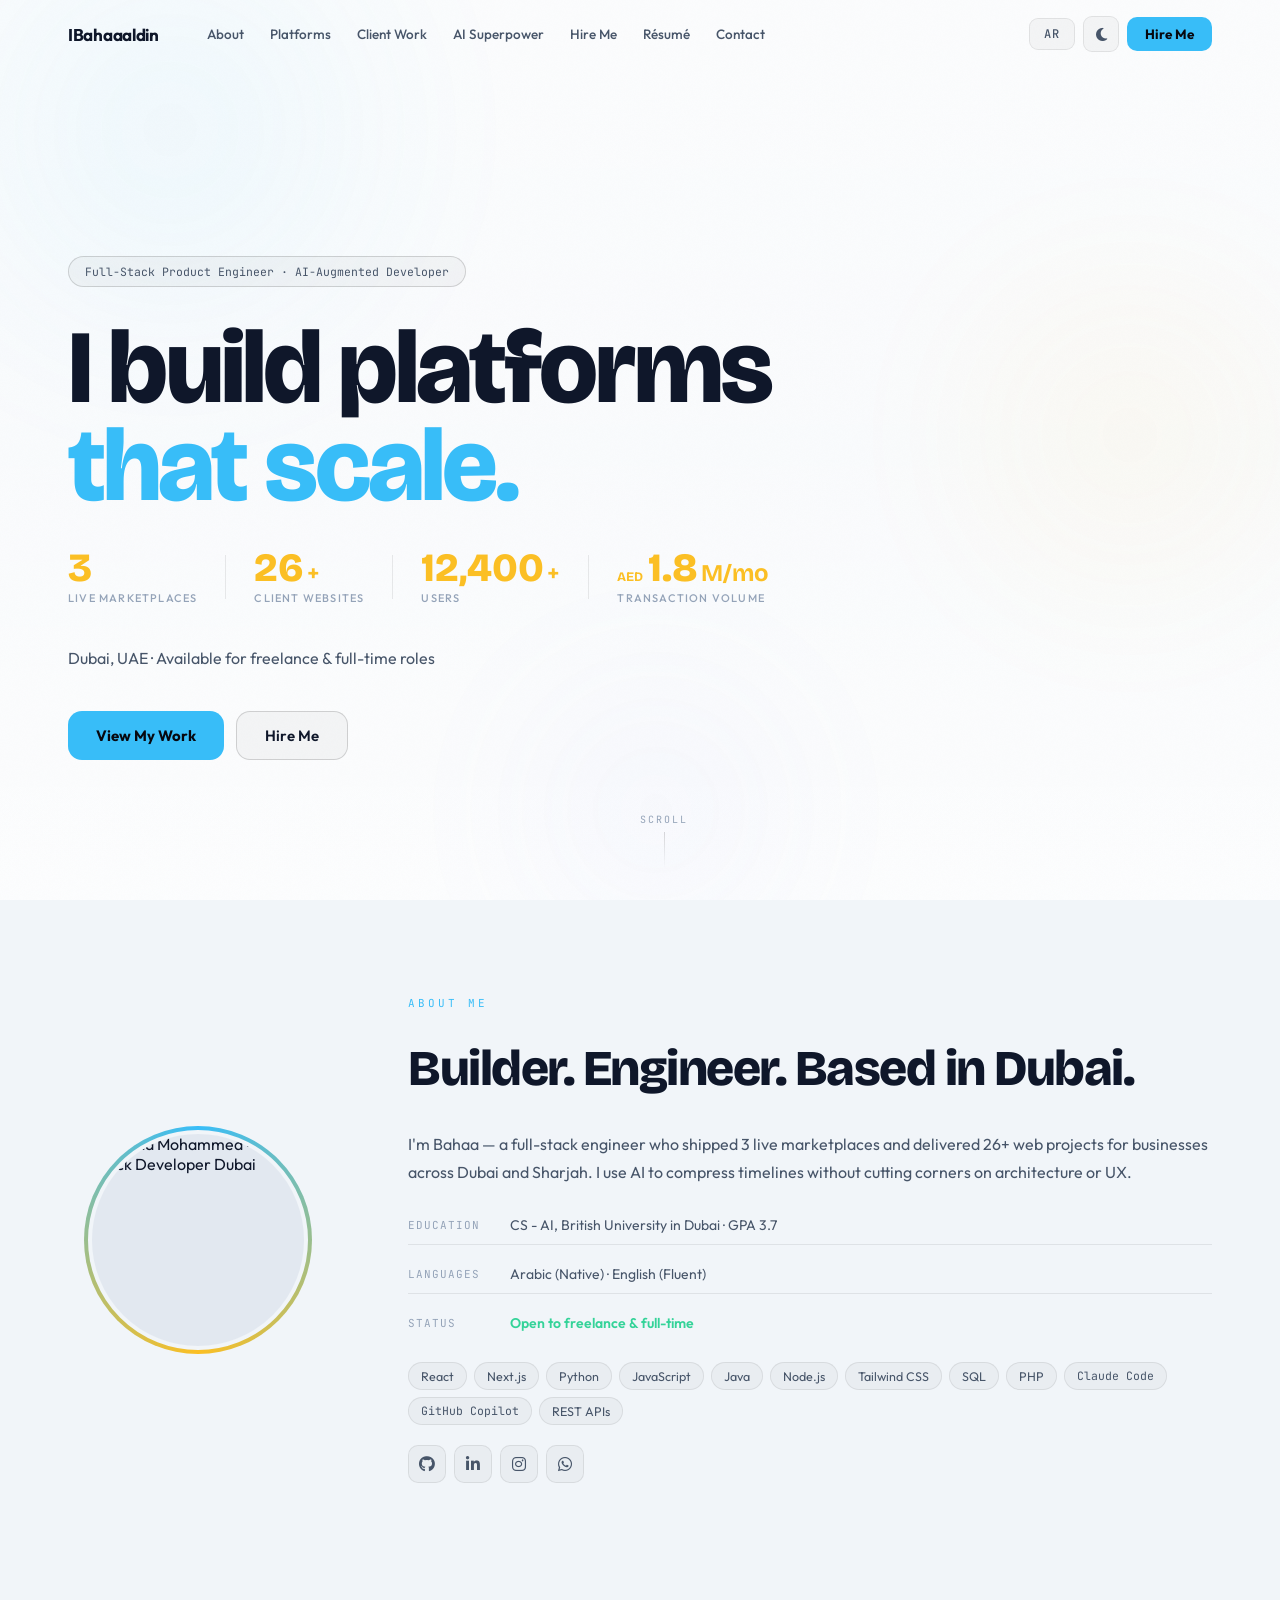
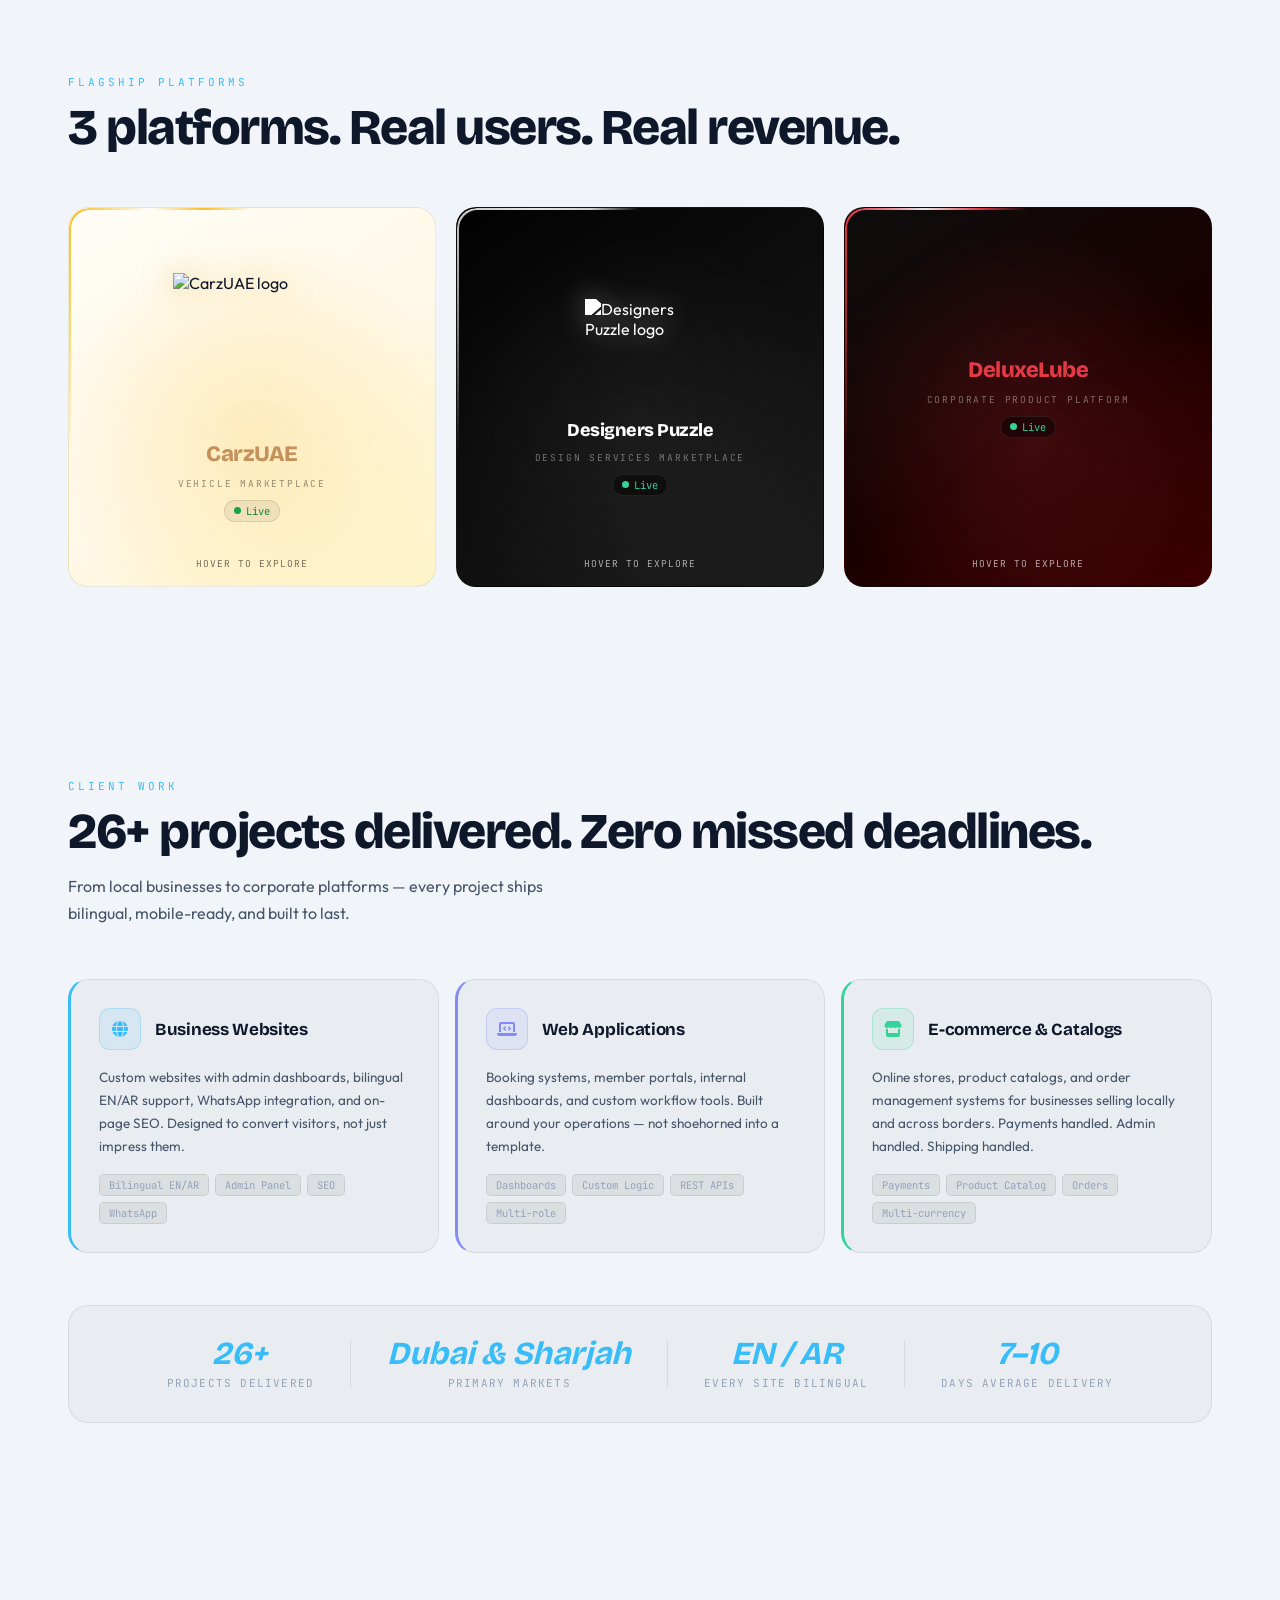
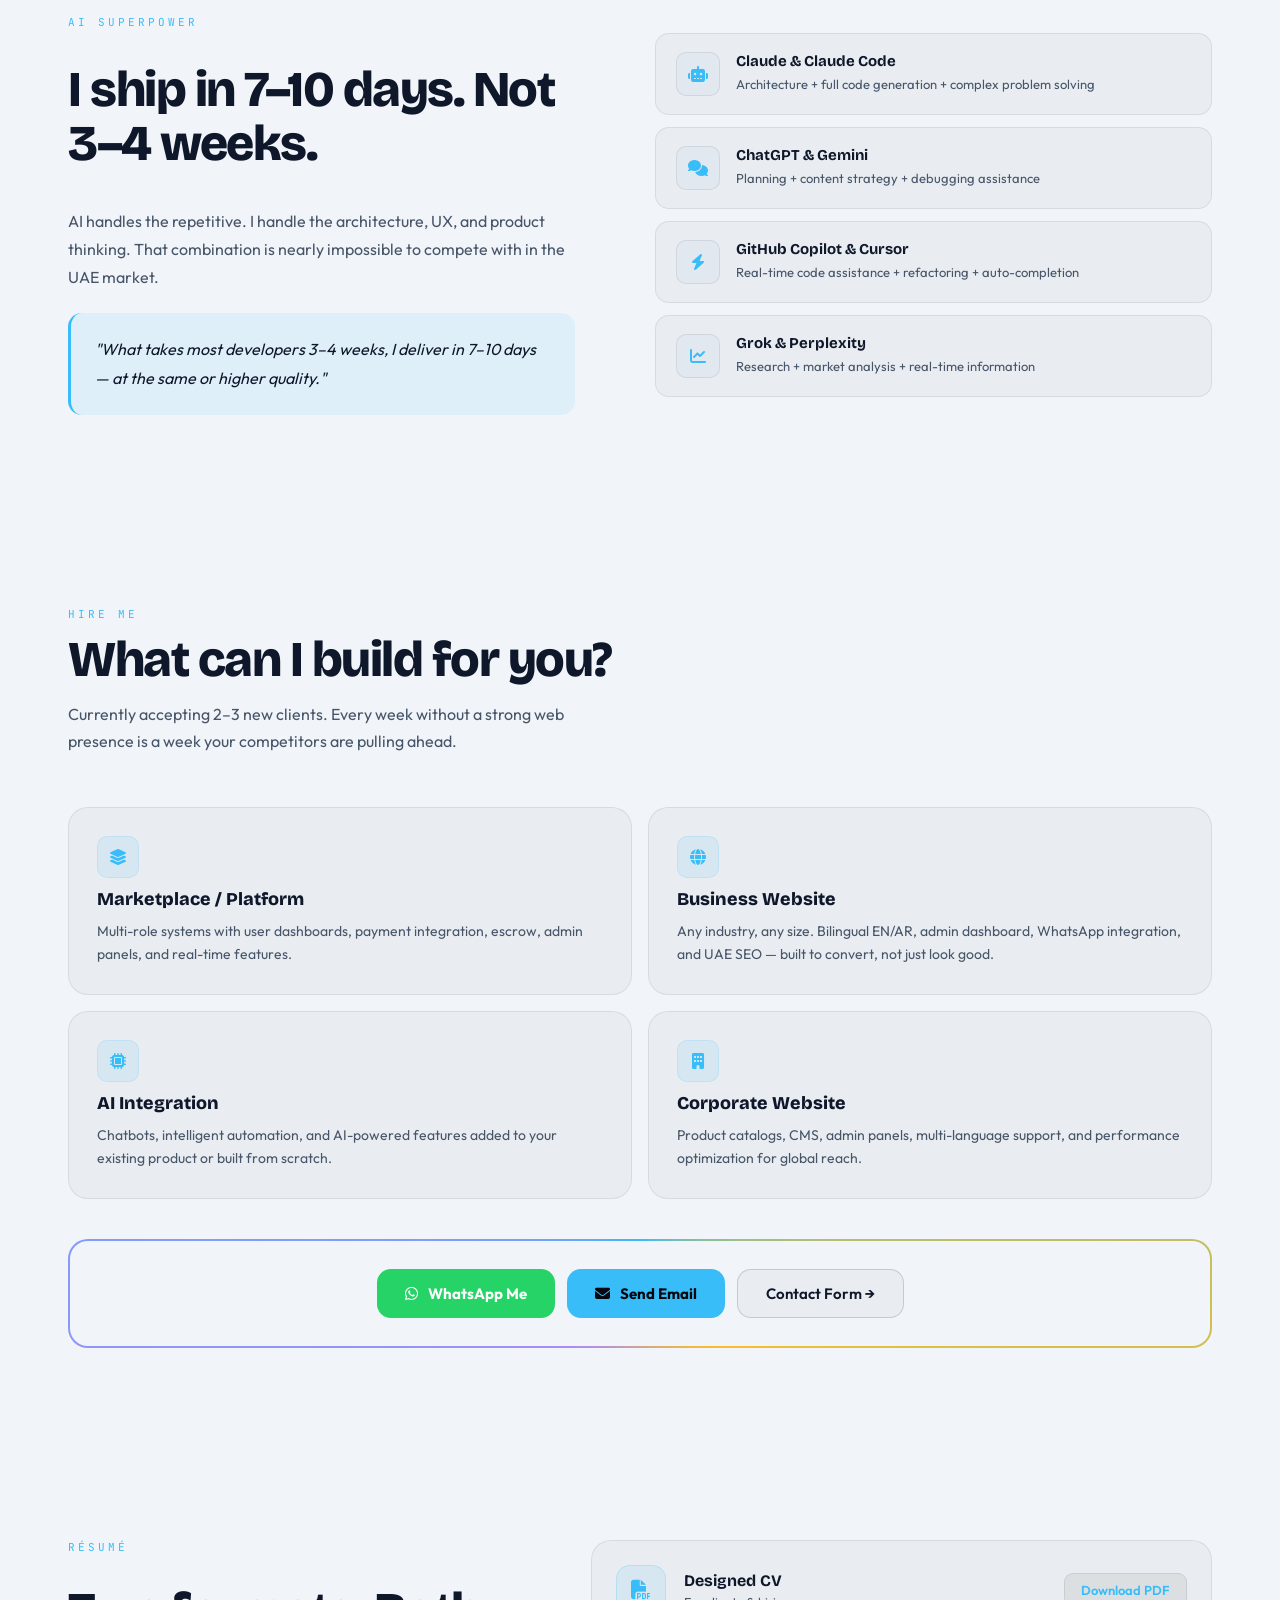
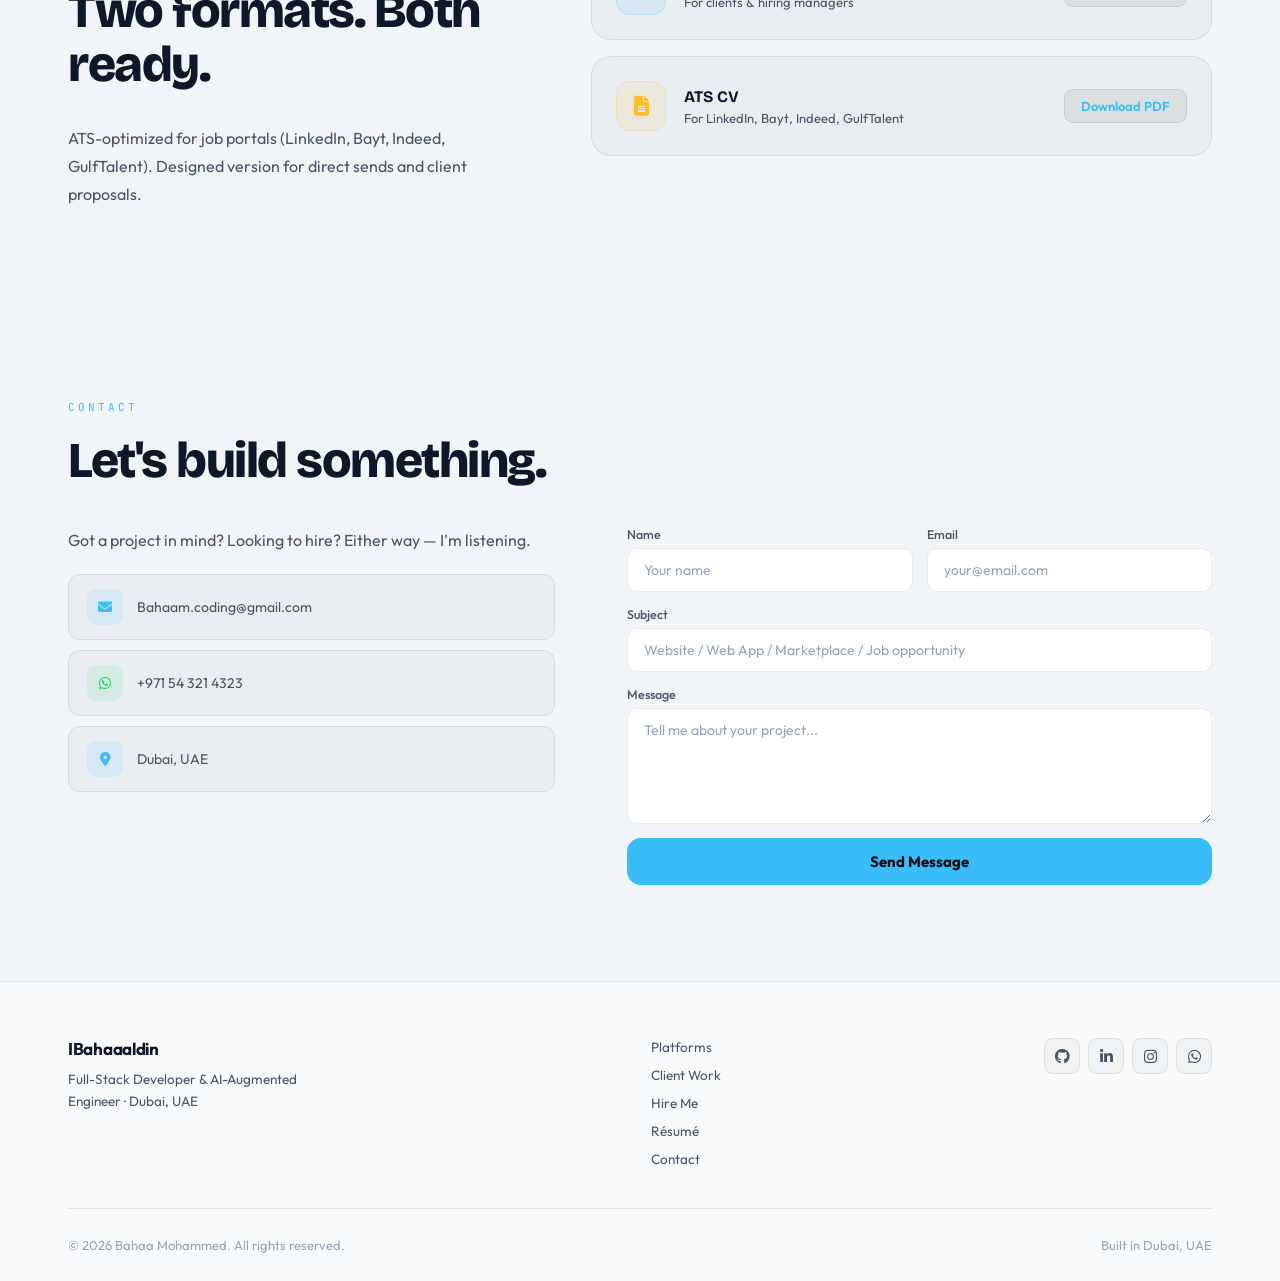
==== index.html @ 641325b4 "feat: theme-aware hero images (mountain photos), DP name white/black by theme" ====
<!doctype html>
<html lang="en" dir="ltr">
  <head>
    <meta charset="UTF-8" />
    <meta name="viewport" content="width=device-width, initial-scale=1.0" />
    <title>
      Bahaa Mohammed | Full-Stack Developer Dubai | Platforms, Web Apps &amp; AI
    </title>
    <meta
      name="description"
      content="UAE-based full-stack developer. Built CarzUAE (12,400+ users), Designers Puzzle (1.8M AED/month in transactions), and 26+ client web projects across Dubai &amp; Sharjah."
    />
    <meta
      name="keywords"
      content="web developer Dubai, full-stack developer UAE, marketplace developer, bilingual web developer UAE, Arabic website developer, AI developer Dubai, web app developer UAE"
    />
    <meta name="author" content="Bahaa Mohammed" />
    <meta
      property="og:title"
      content="Bahaa Mohammed | Full-Stack Developer Dubai"
    />
    <meta
      property="og:description"
      content="UAE-based full-stack developer. 3 production marketplaces, 26+ client web projects, 12,400+ users, 1.8M AED/month."
    />
    <meta property="og:type" content="website" />
    <meta property="og:url" content="https://ibahaaaldin.github.io" />
    <link rel="alternate" hreflang="en" href="https://ibahaaaldin.github.io" />
    <link rel="alternate" hreflang="ar" href="https://ibahaaaldin.github.io" />
    <link
      rel="alternate"
      hreflang="x-default"
      href="https://ibahaaaldin.github.io"
    />
    <link rel="icon" href="assets/Logo.png" type="image/png" />
    <link rel="preconnect" href="https://fonts.googleapis.com" />
    <link rel="preconnect" href="https://fonts.gstatic.com" crossorigin />
    <link
      href="https://fonts.googleapis.com/css2?family=Bricolage+Grotesque:wght@400;500;600;700;800&family=Outfit:wght@300;400;500;600;700&family=JetBrains+Mono:wght@400;500&display=swap"
      rel="stylesheet"
    />
    <link
      rel="stylesheet"
      href="https://cdnjs.cloudflare.com/ajax/libs/font-awesome/6.4.0/css/all.min.css"
    />
    <script type="application/ld+json">
      {
        "@context": "https://schema.org",
        "@type": "Person",
        "name": "Bahaa Mohammed",
        "alternateName": "IBahaaaldin",
        "jobTitle": "Full-Stack Developer & AI-Augmented Engineer",
        "url": "https://ibahaaaldin.github.io",
        "email": "Bahaam.coding@gmail.com",
        "telephone": "+971543214323",
        "address": {
          "@type": "PostalAddress",
          "addressLocality": "Dubai",
          "addressCountry": "AE"
        },
        "knowsAbout": [
          "Web Development",
          "Marketplace Platforms",
          "Restaurant Websites",
          "React",
          "Next.js",
          "Python"
        ],
        "knowsLanguage": ["English", "Arabic"],
        "sameAs": [
          "https://github.com/IBahaaaldin",
          "https://www.linkedin.com/in/ibahaaaldin",
          "https://www.instagram.com/ibahaaaldin"
        ]
      }
    </script>
    <link rel="stylesheet" href="css/Styles.css" />
  </head>
  <body class="dark">
    <nav id="nav">
      <div class="nav-inner">
        <a href="#" class="nav-logo">IBahaaaldin</a>
        <div class="nav-menu" id="nav-menu">
          <a href="#about" class="nav-link" data-en="About" data-ar="عني"
            >About</a
          >
          <a
            href="#platforms"
            class="nav-link"
            data-en="Platforms"
            data-ar="المنصات"
            >Platforms</a
          >
          <a
            href="#client-work"
            class="nav-link"
            data-en="Client Work"
            data-ar="أعمال العملاء"
            >Client Work</a
          >
          <a
            href="#ai"
            class="nav-link"
            data-en="AI Superpower"
            data-ar="قوة الذكاء"
            >AI Superpower</a
          >
          <a href="#hire" class="nav-link" data-en="Hire Me" data-ar="وظفني"
            >Hire Me</a
          >
          <a href="#resume" class="nav-link" data-en="Résumé" data-ar="السيرة"
            >Résumé</a
          >
          <a href="#contact" class="nav-link" data-en="Contact" data-ar="اتصل"
            >Contact</a
          >
        </div>
        <div class="nav-actions">
          <button class="lang-btn" id="lang-btn" aria-label="Toggle language">
            <span id="lang-label">EN</span>
          </button>
          <button class="theme-btn" id="theme-btn" aria-label="Toggle theme">
            <i class="fas fa-sun" id="theme-icon"></i>
          </button>
          <a href="#hire" class="nav-cta" data-en="Hire Me" data-ar="وظفني"
            >Hire Me</a
          >
        </div>
        <button class="hamburger" id="hamburger" aria-label="Toggle menu">
          <span></span><span></span><span></span>
        </button>
      </div>
    </nav>

    <section id="hero">
      <div class="hero-orbs">
        <div class="orb orb-1"></div>
        <div class="orb orb-2"></div>
        <div class="orb orb-3"></div>
      </div>
      <div class="meteor-shower" aria-hidden="true">
        <span class="meteor" style="--l: 4%; --d: 6s; --delay: 0s"></span>
        <span class="meteor" style="--l: 12%; --d: 9s; --delay: 1.3s"></span>
        <span class="meteor" style="--l: 20%; --d: 5s; --delay: 0.5s"></span>
        <span class="meteor" style="--l: 29%; --d: 8s; --delay: 2.2s"></span>
        <span class="meteor" style="--l: 37%; --d: 7s; --delay: 0.9s"></span>
        <span class="meteor" style="--l: 46%; --d: 6s; --delay: 3.5s"></span>
        <span class="meteor" style="--l: 54%; --d: 9s; --delay: 1.6s"></span>
        <span class="meteor" style="--l: 63%; --d: 5s; --delay: 4.1s"></span>
        <span class="meteor" style="--l: 71%; --d: 7s; --delay: 0.2s"></span>
        <span class="meteor" style="--l: 80%; --d: 8s; --delay: 2.7s"></span>
        <span class="meteor" style="--l: 88%; --d: 6s; --delay: 3.2s"></span>
        <span class="meteor" style="--l: 8%; --d: 8s; --delay: 4.8s"></span>
        <span class="meteor" style="--l: 43%; --d: 5s; --delay: 2s"></span>
        <span class="meteor" style="--l: 67%; --d: 9s; --delay: 0.7s"></span>
        <span class="meteor" style="--l: 93%; --d: 7s; --delay: 3.8s"></span>
      </div>
      <div class="hero-inner">
        <p
          class="hero-badge"
          data-en="Full-Stack Product Engineer · AI-Augmented Developer"
          data-ar="مهندس منتجات متكامل · مطور بدعم الذكاء الاصطناعي"
        >
          Full-Stack Product Engineer · AI-Augmented Developer
        </p>
        <h1 class="hero-headline">
          <span
            class="hero-line shiny"
            data-en="I build platforms"
            data-ar="أبني منصات"
            >I build platforms</span
          >
          <span
            class="hero-line hero-accent shiny-blue"
            data-en="that scale."
            data-ar="تتوسع."
            >that scale.</span
          >
        </h1>
        <div class="hero-metrics">
          <div class="metric">
            <div class="metric-num-row">
              <span class="metric-n shiny-gold" data-target="3">3</span>
            </div>
            <span
              class="metric-l"
              data-en="Live Marketplaces"
              data-ar="منصات حية"
              >Live Marketplaces</span
            >
          </div>
          <div class="metric-sep"></div>
          <div class="metric">
            <div class="metric-num-row">
              <span class="metric-n shiny-gold" data-target="26">26</span
              ><span class="metric-suf">+</span>
            </div>
            <span
              class="metric-l"
              data-en="Client Websites"
              data-ar="مواقع عملاء"
              >Client Websites</span
            >
          </div>
          <div class="metric-sep"></div>
          <div class="metric">
            <div class="metric-num-row">
              <span class="metric-n shiny-gold" data-target="12400">12,400</span
              ><span class="metric-suf">+</span>
            </div>
            <span class="metric-l" data-en="Users" data-ar="مستخدم">Users</span>
          </div>
          <div class="metric-sep"></div>
          <div class="metric metric-gold">
            <div class="metric-num-row">
              <span class="metric-pre">AED</span
              ><span class="metric-n shiny-gold" data-target="1.8">1.8</span
              ><span class="metric-suf">M/mo</span>
            </div>
            <span
              class="metric-l"
              data-en="Transaction Volume"
              data-ar="حجم المعاملات"
              >Transaction Volume</span
            >
          </div>
        </div>
        <p
          class="hero-sub"
          data-en="Dubai, UAE · Available for freelance &amp; full-time roles"
          data-ar="دبي، الإمارات · متاح للعمل الحر والدوام الكامل"
        >
          Dubai, UAE · Available for freelance &amp; full-time roles
        </p>
        <div class="hero-actions">
          <a
            href="#platforms"
            class="btn-primary"
            data-en="View My Work"
            data-ar="شاهد أعمالي"
            >View My Work</a
          >
          <a href="#hire" class="btn-ghost" data-en="Hire Me" data-ar="وظفني"
            >Hire Me</a
          >
        </div>
      </div>
      <div class="hero-scroll">
        <span data-en="Scroll" data-ar="مرر">Scroll</span>
        <div class="scroll-line"></div>
      </div>
    </section>

    <section id="about" class="section">
      <div class="container">
        <div class="about-grid">
          <div class="about-photo-wrap reveal">
            <div class="about-photo-glow"></div>
            <div class="about-photo">
              <img
                src="assets/Image-removebg-preview.png"
                alt="Bahaa Mohammed — Full-Stack Developer Dubai"
              />
            </div>
          </div>
          <div class="about-content reveal">
            <p class="label" data-en="About Me" data-ar="عني">About Me</p>
            <h2
              class="section-title"
              data-en="Builder. Engineer. Based in Dubai."
              data-ar="مطور. مهندس. مقيم في دبي."
            >
              Builder. Engineer.<br />Based in Dubai.
            </h2>
            <p
              class="body-text"
              data-en="I'm Bahaa — a full-stack engineer who shipped 3 live marketplaces and delivered 26+ web projects for businesses across Dubai and Sharjah. I use AI to compress timelines without cutting corners on architecture or UX."
              data-ar="أنا بهاء — مهندس ويب متكامل أطلق 3 منصات حية وأنجز أكثر من 26 مشروعًا لشركات في دبي والشارقة. أستخدم الذكاء الاصطناعي لتقليص الجداول الزمنية دون التنازل عن جودة البنية أو تجربة المستخدم."
            >
              I'm Bahaa — a full-stack engineer who shipped 3 live marketplaces
              and delivered 26+ web projects for businesses across Dubai and
              Sharjah. I use AI to compress timelines without cutting corners on
              architecture or UX.
            </p>
            <div class="about-info">
              <div class="info-row">
                <span class="info-key" data-en="Education" data-ar="التعليم"
                  >Education</span
                ><span
                  class="info-val"
                  data-en="CS - AI, British University in Dubai · GPA 3.7"
                  data-ar="علوم الحاسوب - الذكاء الاصطناعي، الجامعة البريطانية · 3.7"
                  >CS - AI, British University in Dubai · GPA 3.7</span
                >
              </div>
              <div class="info-row">
                <span class="info-key" data-en="Languages" data-ar="اللغات"
                  >Languages</span
                ><span
                  class="info-val"
                  data-en="Arabic (Native) · English (Fluent)"
                  data-ar="العربية (لغة أم) · الإنجليزية (طلاقة)"
                  >Arabic (Native) · English (Fluent)</span
                >
              </div>
              <div class="info-row">
                <span class="info-key" data-en="Status" data-ar="الحالة"
                  >Status</span
                ><span
                  class="info-val status-open"
                  data-en="Open to freelance &amp; full-time"
                  data-ar="متاح للعمل الحر والدوام الكامل"
                  >Open to freelance &amp; full-time</span
                >
              </div>
            </div>
            <div class="tech-pills">
              <span class="pill">React</span><span class="pill">Next.js</span
              ><span class="pill">Python</span
              ><span class="pill">JavaScript</span><span class="pill">Java</span
              ><span class="pill">Node.js</span
              ><span class="pill">Tailwind CSS</span
              ><span class="pill">SQL</span><span class="pill">PHP</span
              ><span class="pill mono">Claude Code</span
              ><span class="pill mono">GitHub Copilot</span
              ><span class="pill">REST APIs</span>
            </div>
            <div class="social-row">
              <a
                href="https://github.com/IBahaaaldin"
                target="_blank"
                rel="noopener"
                class="social-btn"
                aria-label="GitHub"
                ><i class="fab fa-github"></i
              ></a>
              <a
                href="https://www.linkedin.com/in/ibahaaaldin"
                target="_blank"
                rel="noopener"
                class="social-btn"
                aria-label="LinkedIn"
                ><i class="fab fa-linkedin-in"></i
              ></a>
              <a
                href="https://www.instagram.com/ibahaaaldin"
                target="_blank"
                rel="noopener"
                class="social-btn"
                aria-label="Instagram"
                ><i class="fab fa-instagram"></i
              ></a>
              <a
                href="https://wa.me/971543214323"
                target="_blank"
                rel="noopener"
                class="social-btn wa"
                aria-label="WhatsApp"
                ><i class="fab fa-whatsapp"></i
              ></a>
            </div>
          </div>
        </div>
      </div>
    </section>

    <section id="platforms" class="section section-alt">
      <div class="container">
        <div class="section-header">
          <p
            class="label"
            data-en="Flagship Platforms"
            data-ar="المنصات الرئيسية"
          >
            Flagship Platforms
          </p>
          <h2
            class="section-title"
            data-en="3 platforms. Real users. Real revenue."
            data-ar="3 منصات. مستخدمون حقيقيون. إيرادات حقيقية."
          >
            3 platforms. Real users. Real revenue.
          </h2>
        </div>
        <div class="platforms-grid">
          <!-- CarzUAE -->
          <div class="p-card reveal">
            <div class="p-flip-inner">
              <div
                class="p-flip-front p-front-light"
                style="
                  background: linear-gradient(
                    145deg,
                    #fffdf7 0%,
                    #fff8e7 55%,
                    #fef3c7 100%
                  );
                  --beam-c: #FBBF24;
                "
              >
                <div
                  class="p-front-glow"
                  style="
                    background: radial-gradient(
                      circle at 50% 60%,
                      rgba(251, 191, 36, 0.22) 0%,
                      transparent 70%
                    );
                  "
                ></div>
                <img
                  src="assets/logos/logo-withoutBG.avif"
                  alt="CarzUAE logo"
                  class="p-front-logo p-front-logo-carz"
                />
                <span class="p-name" style="color:#C4915C;">CarzUAE</span>
                <span
                  class="p-tagline"
                  data-en="Vehicle Marketplace"
                  data-ar="سوق السيارات"
                  >Vehicle Marketplace</span
                >
                <span class="live-badge"
                  ><span class="live-dot"></span>Live</span
                >
                <span
                  class="p-flip-hint"
                  data-en="Hover to explore"
                  data-ar="مرر لاستكشاف"
                  >Hover to explore</span
                >
              </div>
              <div
                class="p-flip-back"
                style="
                  --p-accent: #D4AF37;
                  --p-accent-dim: rgba(212, 175, 55, 0.14);
                "
              >
                <div class="p-back-header">
                  <span class="p-back-name" style="color: #D4AF37"
                    >CarzUAE</span
                  >
                  <span class="live-badge"
                    ><span class="live-dot"></span>Live</span
                  >
                </div>
                <p
                  class="p-desc"
                  data-en="UAE's verified vehicle marketplace — dealer subscriptions, car history reports, WhatsApp integration, and a full admin dashboard."
                  data-ar="سوق السيارات المعتمد في الإمارات — اشتراكات الوكلاء وتقارير التاريخ وتكامل واتساب ولوحة تحكم إدارية."
                >
                  UAE's verified vehicle marketplace — dealer subscriptions, car
                  history reports, WhatsApp integration, and a full admin
                  dashboard.
                </p>
                <div class="p-metrics">
                  <div class="p-metric">
                    <span class="p-num gold">12,400+</span
                    ><span class="p-lbl" data-en="Users" data-ar="مستخدم"
                      >Users</span
                    >
                  </div>
                  <div class="p-metric">
                    <span class="p-num">500+</span
                    ><span
                      class="p-lbl"
                      data-en="Verified Sellers"
                      data-ar="بائع موثق"
                      >Verified Sellers</span
                    >
                  </div>
                </div>
                <div class="stack-row">
                  <span class="tag">Next.js</span><span class="tag">React</span
                  ><span class="tag">Payments</span
                  ><span class="tag">Multi-role</span>
                </div>
                <a
                  href="https://carzuae.app/en"
                  target="_blank"
                  rel="noopener"
                  class="p-link"
                  data-en="Visit Live Site →"
                  data-ar="← زيارة الموقع"
                  >Visit Live Site →</a
                >
              </div>
            </div>
          </div>

          <!-- Designers Puzzle -->
          <div class="p-card reveal">
            <div class="p-flip-inner">
              <div
                class="p-flip-front"
                style="
                  background: linear-gradient(
                    145deg,
                    #020202 0%,
                    #0f0f0f 55%,
                    #1c1c1c 100%
                  );
                  --beam-c: rgba(255, 255, 255, 0.8);
                "
              >
                <div
                  class="p-front-glow"
                  style="
                    background: radial-gradient(
                      circle at 50% 60%,
                      rgba(255, 255, 255, 0.05) 0%,
                      transparent 70%
                    );
                  "
                ></div>
                <img
                  src="assets/logos/Untitled_Project-4-removebg-preview.webp"
                  alt="Designers Puzzle logo"
                  class="p-front-logo p-front-logo-dp"
                />
                <span class="p-name" style="color: #ffffff; font-size: 18px"
                  >Designers Puzzle</span
                >
                <span
                  class="p-tagline"
                  data-en="Design Services Marketplace"
                  data-ar="سوق خدمات التصميم"
                  >Design Services Marketplace</span
                >
                <span class="live-badge"
                  ><span class="live-dot"></span>Live</span
                >
                <span
                  class="p-flip-hint"
                  data-en="Hover to explore"
                  data-ar="مرر لاستكشاف"
                  >Hover to explore</span
                >
              </div>
              <div
                class="p-flip-back"
                style="
                  --p-accent: #e2e2e2;
                  --p-accent-dim: rgba(255, 255, 255, 0.07);
                "
              >
                <div class="p-back-header">
                  <span class="p-back-name p-back-name-dp"
                    >Designers Puzzle</span
                  >
                  <span class="live-badge"
                    ><span class="live-dot"></span>Live</span
                  >
                </div>
                <p
                  class="p-desc"
                  data-en="Multi-role design services marketplace with escrow payments, client and designer dashboards, and a verified review system. Processes 1.8M AED monthly."
                  data-ar="سوق خدمات التصميم متعدد الأدوار مع مدفوعات الضمان ولوحات التحكم ونظام التقييمات. يعالج 1.8 مليون درهم شهريًا."
                >
                  Multi-role design services marketplace with escrow payments,
                  client and designer dashboards, and a verified review system.
                  Processes 1.8M AED monthly.
                </p>
                <div class="p-metrics">
                  <div class="p-metric">
                    <span class="p-num gold">1.8M AED</span
                    ><span class="p-lbl" data-en="per month" data-ar="في الشهر"
                      >per month</span
                    >
                  </div>
                  <div class="p-metric">
                    <span class="p-num">2,347+</span
                    ><span
                      class="p-lbl"
                      data-en="Reviews · 4.8★"
                      data-ar="تقييم · 4.8★"
                      >Reviews · 4.8★</span
                    >
                  </div>
                </div>
                <div class="stack-row">
                  <span class="tag">Multi-role</span
                  ><span class="tag">Escrow</span
                  ><span class="tag">Dashboards</span
                  ><span class="tag">Reviews</span>
                </div>
                <a
                  href="https://designerspuzzle.com"
                  target="_blank"
                  rel="noopener"
                  class="p-link"
                  data-en="Visit Live Site →"
                  data-ar="← زيارة الموقع"
                  >Visit Live Site →</a
                >
              </div>
            </div>
          </div>

          <!-- DeluxeLube -->
          <div class="p-card reveal">
            <div class="p-flip-inner">
              <div
                class="p-flip-front"
                style="
                  background: linear-gradient(
                    145deg,
                    #0d0d0d 0%,
                    #1a0000 55%,
                    #3d0000 100%
                  );
                  --beam-c: #e63946;
                "
              >
                <div
                  class="p-front-glow"
                  style="
                    background: radial-gradient(
                      circle at 50% 60%,
                      rgba(230, 57, 70, 0.18) 0%,
                      transparent 70%
                    );
                  "
                ></div>
                <span class="p-name" style="color: #e63946">DeluxeLube</span>
                <span
                  class="p-tagline"
                  data-en="Corporate Product Platform"
                  data-ar="منصة منتجات شركاتية"
                  >Corporate Product Platform</span
                >
                <span class="live-badge"
                  ><span class="live-dot"></span>Live</span
                >
                <span
                  class="p-flip-hint"
                  data-en="Hover to explore"
                  data-ar="مرر لاستكشاف"
                  >Hover to explore</span
                >
              </div>
              <div
                class="p-flip-back"
                style="
                  --p-accent: #e63946;
                  --p-accent-dim: rgba(230, 57, 70, 0.1);
                "
              >
                <div class="p-back-header">
                  <span class="p-back-name" style="color: #e63946"
                    >DeluxeLube</span
                  >
                  <span class="live-badge"
                    ><span class="live-dot"></span>Live</span
                  >
                </div>
                <p
                  class="p-desc"
                  data-en="Corporate product platform for a 30+ year lubricants company. Full admin CMS, product catalog, and customer tracking — live across 50+ countries."
                  data-ar="منصة منتجات لشركة زيوت تجاوزت 30 عامًا. نظام إدارة محتوى كامل وكتالوج منتجات وتتبع العملاء في 50+ دولة."
                >
                  Corporate product platform for a 30+ year lubricants company.
                  Full admin CMS, product catalog, and customer tracking — live
                  across 50+ countries.
                </p>
                <div class="p-metrics">
                  <div class="p-metric">
                    <span class="p-num gold">50+</span
                    ><span class="p-lbl" data-en="Countries" data-ar="دولة"
                      >Countries</span
                    >
                  </div>
                  <div class="p-metric">
                    <span class="p-num">20%</span
                    ><span
                      class="p-lbl"
                      data-en="Perf. Gain"
                      data-ar="تحسن أداء"
                      >Perf. Gain</span
                    >
                  </div>
                </div>
                <div class="stack-row">
                  <span class="tag">HTML/CSS/JS</span
                  ><span class="tag">PHP</span><span class="tag">Admin CMS</span
                  ><span class="tag">Multi-country</span>
                </div>
                <a
                  href="https://deluxelube.com"
                  target="_blank"
                  rel="noopener"
                  class="p-link"
                  data-en="Visit Live Site →"
                  data-ar="← زيارة الموقع"
                  >Visit Live Site →</a
                >
              </div>
            </div>
          </div>
        </div>
      </div>
    </section>

    <section id="client-work" class="section">
      <div class="container">
        <div class="section-header">
          <p class="label" data-en="Client Work" data-ar="أعمال العملاء">
            Client Work
          </p>
          <h2
            class="section-title"
            data-en="26+ projects delivered. Zero missed deadlines."
            data-ar="أكثر من 26 مشروعًا مُسلَّمًا. بدون تأخير واحد."
          >
            26+ projects delivered.<br />Zero missed deadlines.
          </h2>
          <p
            class="section-sub"
            data-en="From local businesses to corporate platforms — every project ships bilingual, mobile-ready, and built to last."
            data-ar="من الشركات المحلية إلى المنصات الشركاتية — كل مشروع يُسلَّم ثنائي اللغة، متوافق مع الجوال، ومبني للاستدامة."
          >
            From local businesses to corporate platforms — every project ships
            bilingual, mobile-ready, and built to last.
          </p>
        </div>
        <div class="clients-featured">
          <div
            class="c-card reveal"
            style="--c-accent: #38bdf8; --c-accent-dim: rgba(56, 189, 248, 0.1)"
          >
            <div class="c-head">
              <div class="c-icon-wrap"><i class="fas fa-globe"></i></div>
              <h3 data-en="Business Websites" data-ar="مواقع الأعمال">
                Business Websites
              </h3>
            </div>
            <p
              data-en="Custom websites with admin dashboards, bilingual EN/AR support, WhatsApp integration, and on-page SEO. Designed to convert visitors, not just impress them."
              data-ar="مواقع مخصصة مع لوحات إدارة وثنائية اللغة وتكامل واتساب وتحسين SEO. مصممة لتحويل الزوار لا مجرد إبهارهم."
            >
              Custom websites with admin dashboards, bilingual EN/AR support,
              WhatsApp integration, and on-page SEO. Designed to convert
              visitors, not just impress them.
            </p>
            <div class="c-tags">
              <span data-en="Bilingual EN/AR" data-ar="عربي / إنجليزي"
                >Bilingual EN/AR</span
              ><span data-en="Admin Panel" data-ar="لوحة تحكم">Admin Panel</span
              ><span>SEO</span><span>WhatsApp</span>
            </div>
          </div>

          <div
            class="c-card reveal"
            style="
              --c-accent: #818cf8;
              --c-accent-dim: rgba(129, 140, 248, 0.1);
            "
          >
            <div class="c-head">
              <div class="c-icon-wrap"><i class="fas fa-laptop-code"></i></div>
              <h3 data-en="Web Applications" data-ar="تطبيقات الويب">
                Web Applications
              </h3>
            </div>
            <p
              data-en="Booking systems, member portals, internal dashboards, and custom workflow tools. Built around your operations — not shoehorned into a template."
              data-ar="أنظمة الحجز والبوابات والأدوات الداخلية. مبنية حول عملياتك، لا مجرد قوالب جاهزة."
            >
              Booking systems, member portals, internal dashboards, and custom
              workflow tools. Built around your operations — not shoehorned into
              a template.
            </p>
            <div class="c-tags">
              <span data-en="Dashboards" data-ar="لوحات بيانات">Dashboards</span
              ><span data-en="Custom Logic" data-ar="منطق مخصص"
                >Custom Logic</span
              ><span>REST APIs</span
              ><span data-en="Multi-role" data-ar="متعدد الأدوار"
                >Multi-role</span
              >
            </div>
          </div>

          <div
            class="c-card reveal"
            style="--c-accent: #34d399; --c-accent-dim: rgba(52, 211, 153, 0.1)"
          >
            <div class="c-head">
              <div class="c-icon-wrap"><i class="fas fa-store"></i></div>
              <h3
                data-en="E-commerce &amp; Catalogs"
                data-ar="التجارة الإلكترونية والكتالوجات"
              >
                E-commerce &amp; Catalogs
              </h3>
            </div>
            <p
              data-en="Online stores, product catalogs, and order management systems for businesses selling locally and across borders. Payments handled. Admin handled. Shipping handled."
              data-ar="متاجر إلكترونية وكتالوجات منتجات وأنظمة إدارة طلبات. المدفوعات والإدارة والشحن — كلها مُعالَجة."
            >
              Online stores, product catalogs, and order management systems for
              businesses selling locally and across borders. Payments handled.
              Admin handled. Shipping handled.
            </p>
            <div class="c-tags">
              <span data-en="Payments" data-ar="مدفوعات">Payments</span
              ><span data-en="Product Catalog" data-ar="كتالوج منتجات"
                >Product Catalog</span
              ><span data-en="Orders" data-ar="طلبات">Orders</span
              ><span data-en="Multi-currency" data-ar="متعدد العملات"
                >Multi-currency</span
              >
            </div>
          </div>
        </div>
        <div class="cw-stats reveal">
          <div class="cw-stat">
            <span class="cw-num">26+</span
            ><span
              class="cw-lbl"
              data-en="Projects Delivered"
              data-ar="مشروع مُسلَّم"
              >Projects Delivered</span
            >
          </div>
          <div class="cw-divider"></div>
          <div class="cw-stat">
            <span
              class="cw-num"
              data-en="Dubai & Sharjah"
              data-ar="دبي والشارقة"
              >Dubai &amp; Sharjah</span
            ><span
              class="cw-lbl"
              data-en="Primary Markets"
              data-ar="الأسواق الرئيسية"
              >Primary Markets</span
            >
          </div>
          <div class="cw-divider"></div>
          <div class="cw-stat">
            <span class="cw-num">EN / AR</span
            ><span
              class="cw-lbl"
              data-en="Every Site Bilingual"
              data-ar="كل موقع ثنائي اللغة"
              >Every Site Bilingual</span
            >
          </div>
          <div class="cw-divider"></div>
          <div class="cw-stat">
            <span class="cw-num">7–10</span
            ><span
              class="cw-lbl"
              data-en="Days Average Delivery"
              data-ar="أيام متوسط التسليم"
              >Days Average Delivery</span
            >
          </div>
        </div>
      </div>
    </section>

    <section id="ai" class="section section-alt">
      <div class="container">
        <div class="ai-layout">
          <div class="ai-left reveal">
            <p
              class="label"
              data-en="AI Superpower"
              data-ar="قوة الذكاء الاصطناعي"
            >
              AI Superpower
            </p>
            <h2
              class="section-title left"
              data-en="I ship in 7–10 days. Not 3–4 weeks."
              data-ar="أسلّم في 7-10 أيام. ليس 3-4 أسابيع."
            >
              I ship in 7–10 days.<br />Not 3–4 weeks.
            </h2>
            <p
              class="body-text"
              data-en="AI handles the repetitive. I handle the architecture, UX, and product thinking. That combination is nearly impossible to compete with in the UAE market."
              data-ar="الذكاء الاصطناعي يتولى التكرار. أنا أتولى البنية والتصميم والتفكير في المنتج. هذا المزيج يصعب منافسته."
            >
              AI handles the repetitive. I handle the architecture, UX, and
              product thinking. That combination is nearly impossible to compete
              with in the UAE market.
            </p>
            <blockquote class="ai-quote">
              "What takes most developers 3–4 weeks, I deliver in 7–10 days — at
              the same or higher quality."
            </blockquote>
          </div>
          <div class="ai-right">
            <div class="ai-tool reveal">
              <div class="ai-icon"><i class="fas fa-robot"></i></div>
              <div>
                <h4>Claude &amp; Claude Code</h4>
                <p
                  data-en="Architecture + full code generation + complex problem solving"
                  data-ar="البنية + توليد الكود الكامل + حل المشكلات المعقدة"
                >
                  Architecture + full code generation + complex problem solving
                </p>
              </div>
            </div>
            <div class="ai-tool reveal">
              <div class="ai-icon"><i class="fas fa-comments"></i></div>
              <div>
                <h4>ChatGPT &amp; Gemini</h4>
                <p
                  data-en="Planning + content strategy + debugging assistance"
                  data-ar="التخطيط + استراتيجية المحتوى + مساعدة التصحيح"
                >
                  Planning + content strategy + debugging assistance
                </p>
              </div>
            </div>
            <div class="ai-tool reveal">
              <div class="ai-icon"><i class="fas fa-bolt"></i></div>
              <div>
                <h4>GitHub Copilot &amp; Cursor</h4>
                <p
                  data-en="Real-time code assistance + refactoring + auto-completion"
                  data-ar="مساعدة الكود الفورية + إعادة الهيكلة + الإكمال التلقائي"
                >
                  Real-time code assistance + refactoring + auto-completion
                </p>
              </div>
            </div>
            <div class="ai-tool reveal">
              <div class="ai-icon"><i class="fas fa-chart-line"></i></div>
              <div>
                <h4>Grok &amp; Perplexity</h4>
                <p
                  data-en="Research + market analysis + real-time information"
                  data-ar="البحث + تحليل السوق + المعلومات الآنية"
                >
                  Research + market analysis + real-time information
                </p>
              </div>
            </div>
          </div>
        </div>
      </div>
    </section>

    <section id="hire" class="section">
      <div class="container">
        <div class="section-header">
          <p class="label" data-en="Hire Me" data-ar="وظفني">Hire Me</p>
          <h2
            class="section-title"
            data-en="What can I build for you?"
            data-ar="ماذا يمكنني أن أبني لك؟"
          >
            What can I build for you?
          </h2>
          <p
            class="section-sub"
            data-en="Currently accepting 2–3 new clients. Every week without a strong web presence is a week your competitors are pulling ahead."
            data-ar="أقبل حاليًا 2-3 عملاء جدد. كل أسبوع بدون حضور رقمي قوي هو أسبوع يتقدم فيه منافسوك."
          >
            Currently accepting 2–3 new clients. Every week without a strong web
            presence is a week your competitors are pulling ahead.
          </p>
        </div>
        <div class="hire-grid">
          <div class="h-card reveal">
            <div class="h-icon"><i class="fas fa-layer-group"></i></div>
            <h3 data-en="Marketplace / Platform" data-ar="سوق / منصة">
              Marketplace / Platform
            </h3>
            <p
              data-en="Multi-role systems with user dashboards, payment integration, escrow, admin panels, and real-time features."
              data-ar="أنظمة متعددة الأدوار مع لوحات المستخدم ودمج المدفوعات والضمان وأنظمة الإدارة."
            >
              Multi-role systems with user dashboards, payment integration,
              escrow, admin panels, and real-time features.
            </p>
          </div>
          <div class="h-card reveal">
            <div class="h-icon"><i class="fas fa-globe"></i></div>
            <h3 data-en="Business Website" data-ar="موقع أعمال">
              Business Website
            </h3>
            <p
              data-en="Any industry, any size. Bilingual EN/AR, admin dashboard, WhatsApp integration, and UAE SEO — built to convert, not just look good."
              data-ar="أي صناعة، أي حجم. ثنائي اللغة ولوحة تحكم وتكامل واتساب وتحسين SEO — مبني للتحويل لا فقط للمظهر."
            >
              Any industry, any size. Bilingual EN/AR, admin dashboard, WhatsApp
              integration, and UAE SEO — built to convert, not just look good.
            </p>
          </div>
          <div class="h-card reveal">
            <div class="h-icon"><i class="fas fa-microchip"></i></div>
            <h3 data-en="AI Integration" data-ar="تكامل الذكاء الاصطناعي">
              AI Integration
            </h3>
            <p
              data-en="Chatbots, intelligent automation, and AI-powered features added to your existing product or built from scratch."
              data-ar="روبوتات الدردشة والأتمتة الذكية والميزات المدعومة بالذكاء الاصطناعي لمنتجك الحالي أو من الصفر."
            >
              Chatbots, intelligent automation, and AI-powered features added to
              your existing product or built from scratch.
            </p>
          </div>
          <div class="h-card reveal">
            <div class="h-icon"><i class="fas fa-building"></i></div>
            <h3 data-en="Corporate Website" data-ar="موقع شركة">
              Corporate Website
            </h3>
            <p
              data-en="Product catalogs, CMS, admin panels, multi-language support, and performance optimization for global reach."
              data-ar="كتالوجات المنتجات ونظام إدارة المحتوى ولوحات الإدارة ودعم متعدد اللغات وتحسين الأداء."
            >
              Product catalogs, CMS, admin panels, multi-language support, and
              performance optimization for global reach.
            </p>
          </div>
        </div>
        <div class="hire-ctas">
          <a
            href="https://wa.me/971543214323"
            target="_blank"
            rel="noopener"
            class="cta-wa"
            ><i class="fab fa-whatsapp"></i
            ><span data-en="WhatsApp Me" data-ar="واتساب">WhatsApp Me</span></a
          >
          <a href="mailto:Bahaam.coding@gmail.com" class="cta-email"
            ><i class="fas fa-envelope"></i
            ><span data-en="Send Email" data-ar="إرسال بريد"
              >Send Email</span
            ></a
          >
          <a href="#contact" class="cta-form"
            ><span data-en="Contact Form →" data-ar="← نموذج التواصل"
              >Contact Form →</span
            ></a
          >
        </div>
      </div>
    </section>

    <section id="resume" class="section section-alt">
      <div class="container">
        <div class="resume-layout">
          <div class="resume-left reveal">
            <p class="label" data-en="Résumé" data-ar="السيرة الذاتية">
              Résumé
            </p>
            <h2
              class="section-title left"
              data-en="Two formats. Both ready."
              data-ar="صيغتان. كلاهما جاهز."
            >
              Two formats.<br />Both ready.
            </h2>
            <p
              class="body-text"
              data-en="ATS-optimized for job portals (LinkedIn, Bayt, Indeed, GulfTalent). Designed version for direct sends and client proposals."
              data-ar="محسّن لأنظمة التوظيف الآلي للبوابات الوظيفية. نسخة مصممة للإرسال المباشر ومقترحات العملاء."
            >
              ATS-optimized for job portals (LinkedIn, Bayt, Indeed,
              GulfTalent). Designed version for direct sends and client
              proposals.
            </p>
          </div>
          <div class="resume-right">
            <a href="cv/Bahaa-Mohammed-CV.pdf" download class="cv-card reveal">
              <div class="cv-icon"><i class="fas fa-file-pdf"></i></div>
              <div class="cv-info">
                <h4 data-en="Designed CV" data-ar="السيرة المصممة">
                  Designed CV
                </h4>
                <p
                  data-en="For clients &amp; hiring managers"
                  data-ar="للعملاء والمسؤولين عن التوظيف"
                >
                  For clients &amp; hiring managers
                </p>
              </div>
              <span class="cv-btn" data-en="Download PDF" data-ar="تحميل PDF"
                >Download PDF</span
              >
            </a>
            <a
              href="cv/Bahaa-Mohammed-CV-ATS.pdf"
              download
              class="cv-card reveal"
            >
              <div class="cv-icon ats"><i class="fas fa-file-alt"></i></div>
              <div class="cv-info">
                <h4 data-en="ATS CV" data-ar="السيرة الآلية">ATS CV</h4>
                <p
                  data-en="For LinkedIn, Bayt, Indeed, GulfTalent"
                  data-ar="لـ LinkedIn وبيت وإنديد وجلف تالنت"
                >
                  For LinkedIn, Bayt, Indeed, GulfTalent
                </p>
              </div>
              <span class="cv-btn" data-en="Download PDF" data-ar="تحميل PDF"
                >Download PDF</span
              >
            </a>
          </div>
        </div>
      </div>
    </section>

    <section id="contact" class="section">
      <div class="container">
        <div class="contact-layout">
          <div class="contact-heading reveal">
            <p class="label" data-en="Contact" data-ar="اتصل بي">Contact</p>
            <h2
              class="section-title left"
              data-en="Let's build something."
              data-ar="لنبنِ شيئًا معًا."
            >
              Let's build<br />something.
            </h2>
          </div>
          <div class="contact-body reveal">
            <p
              class="body-text"
              data-en="Got a project in mind? Looking to hire? Either way — I'm listening."
              data-ar="لديك مشروع في ذهنك؟ تبحث عن موظف؟ في كلتا الحالتين — أنا هنا."
            >
              Got a project in mind? Looking to hire? Either way — I'm
              listening.
            </p>
            <div class="contact-info">
              <a href="mailto:Bahaam.coding@gmail.com" class="contact-item"
                ><div class="c-icon"><i class="fas fa-envelope"></i></div>
                <span>Bahaam.coding@gmail.com</span></a
              >
              <a
                href="https://wa.me/971543214323"
                target="_blank"
                rel="noopener"
                class="contact-item"
                ><div class="c-icon wa"><i class="fab fa-whatsapp"></i></div>
                <span>+971 54 321 4323</span></a
              >
              <div class="contact-item">
                <div class="c-icon"><i class="fas fa-map-marker-alt"></i></div>
                <span data-en="Dubai, UAE" data-ar="دبي، الإمارات"
                  >Dubai, UAE</span
                >
              </div>
            </div>
          </div>
          <form
            class="contact-form reveal"
            id="contact-form"
          >
            <div class="form-row">
              <div class="form-group">
                <label data-en="Name" data-ar="الاسم">Name</label
                ><input
                  type="text"
                  name="name"
                  required
                  placeholder="Your name"
                />
              </div>
              <div class="form-group">
                <label data-en="Email" data-ar="البريد">Email</label
                ><input
                  type="email"
                  name="email"
                  required
                  placeholder="your@email.com"
                />
              </div>
            </div>
            <div class="form-group">
              <label data-en="Subject" data-ar="الموضوع">Subject</label
              ><input
                type="text"
                name="subject"
                required
                placeholder="Website / Web App / Marketplace / Job opportunity"
              />
            </div>
            <div class="form-group">
              <label data-en="Message" data-ar="الرسالة">Message</label
              ><textarea
                name="message"
                rows="5"
                required
                placeholder="Tell me about your project..."
              ></textarea>
            </div>
            <button
              type="submit"
              class="form-submit"
              data-en="Send Message"
              data-ar="إرسال الرسالة"
            >
              Send Message
            </button>
          </form>
        </div>
      </div>
    </section>

    <footer id="footer">
      <div class="container">
        <div class="footer-top">
          <div class="footer-brand">
            <span class="footer-logo">IBahaaaldin</span>
            <p
              data-en="Full-Stack Developer &amp; AI-Augmented Engineer · Dubai, UAE"
              data-ar="مطور ويب متكامل · دبي، الإمارات"
            >
              Full-Stack Developer &amp; AI-Augmented Engineer · Dubai, UAE
            </p>
          </div>
          <div class="footer-links">
            <a href="#platforms" data-en="Platforms" data-ar="المنصات"
              >Platforms</a
            >
            <a href="#client-work" data-en="Client Work" data-ar="أعمال العملاء"
              >Client Work</a
            >
            <a href="#hire" data-en="Hire Me" data-ar="وظفني">Hire Me</a>
            <a href="#resume" data-en="Résumé" data-ar="السيرة">Résumé</a>
            <a href="#contact" data-en="Contact" data-ar="اتصل">Contact</a>
          </div>
          <div class="footer-social">
            <a
              href="https://github.com/IBahaaaldin"
              target="_blank"
              rel="noopener"
              aria-label="GitHub"
              ><i class="fab fa-github"></i
            ></a>
            <a
              href="https://www.linkedin.com/in/ibahaaaldin"
              target="_blank"
              rel="noopener"
              aria-label="LinkedIn"
              ><i class="fab fa-linkedin-in"></i
            ></a>
            <a
              href="https://www.instagram.com/ibahaaaldin"
              target="_blank"
              rel="noopener"
              aria-label="Instagram"
              ><i class="fab fa-instagram"></i
            ></a>
            <a
              href="https://wa.me/971543214323"
              target="_blank"
              rel="noopener"
              aria-label="WhatsApp"
              ><i class="fab fa-whatsapp"></i
            ></a>
          </div>
        </div>
        <div class="footer-bottom">
          <p>
            &copy; <span id="year"></span> Bahaa Mohammed.
            <span data-en="All rights reserved." data-ar="جميع الحقوق محفوظة."
              >All rights reserved.</span
            >
          </p>
          <p data-en="Built in Dubai, UAE" data-ar="بُني في دبي، الإمارات">
            Built in Dubai, UAE
          </p>
        </div>
      </div>
    </footer>

    <script src="js/scripts.js"></script>
  </body>
</html>
---- css/Styles.css ----
/* ============================================================
   BAHAA ALDIN — "DUBAI NOIR" DESIGN SYSTEM
   Fonts: Syne (display) · Manrope (body) · JetBrains Mono (mono)
   ============================================================ */

/* ── Variables ──────────────────────────────────────────── */
:root {
  --bg:       #07080F;
  --bg-2:     #0C0E1A;
  --bg-3:     #101328;
  --surface:  rgba(255,255,255,0.04);
  --surface-h:rgba(255,255,255,0.08);
  --border:   rgba(255,255,255,0.07);
  --border-s: rgba(255,255,255,0.14);

  --blue:      #38BDF8;
  --blue-dim:  rgba(56,189,248,0.10);
  --blue-glow: rgba(56,189,248,0.22);
  --gold:      #FBBF24;
  --gold-dim:  rgba(251,191,36,0.12);
  --green:     #34D399;
  --red:       #F87171;
  --wa:        #25D366;

  --t1: #F1F5F9;
  --t2: #94A3B8;
  --t3: #475569;

  --fd:   'Bricolage Grotesque', sans-serif;
  --fb:   'Outfit', sans-serif;
  --fm:   'JetBrains Mono', monospace;

  --r:    14px;
  --rl:   20px;
  --sp:   96px;
  --max:  1200px;
  --nh:   68px;
  --ease: cubic-bezier(0.16, 1, 0.3, 1);
}

/* Light mode */
body.light {
  --bg:       #F8FAFC;
  --bg-2:     #F1F5F9;
  --bg-3:     #E2E8F0;
  --surface:  rgba(0,0,0,0.03);
  --surface-h:rgba(0,0,0,0.06);
  --border:   rgba(0,0,0,0.08);
  --border-s: rgba(0,0,0,0.15);
  --t1: #0F172A;
  --t2: #475569;
  --t3: #94A3B8;
}

/* ── Reset ──────────────────────────────────────────────── */
*, *::before, *::after { box-sizing: border-box; margin: 0; padding: 0; }
html { scroll-behavior: smooth; -webkit-font-smoothing: antialiased; }
body {
  font-family: var(--fb);
  background: var(--bg);
  color: var(--t1);
  min-height: 100vh;
  overflow-x: hidden;
  transition: background .35s, color .35s;
}
a { color: inherit; text-decoration: none; }
img { max-width: 100%; display: block; }
button { cursor: pointer; font-family: var(--fb); border: none; background: none; }

/* Subtle noise grain */
body::after {
  content: '';
  position: fixed; inset: 0; z-index: 0; pointer-events: none;
  background-image: url("data:image/svg+xml,%3Csvg viewBox='0 0 200 200' xmlns='http://www.w3.org/2000/svg'%3E%3Cfilter id='n'%3E%3CfeTurbulence type='fractalNoise' baseFrequency='0.85' numOctaves='4' stitchTiles='stitch'/%3E%3C/filter%3E%3Crect width='100%25' height='100%25' filter='url(%23n)' opacity='1'/%3E%3C/svg%3E");
  background-size: 180px;
  opacity: 0.025;
}
body.light::after { opacity: 0.015; }

/* ── Utilities ──────────────────────────────────────────── */
.container { max-width: var(--max); margin: 0 auto; padding: 0 28px; }

.section { position: relative; z-index: 1; padding: var(--sp) 0; }
.section-alt { background: var(--bg-2); }

.reveal {
  opacity: 0;
  transform: translateY(26px);
  transition: opacity .65s var(--ease), transform .65s var(--ease);
}
.reveal.visible { opacity: 1; transform: none; }

/* Shared section header */
.section-header { margin-bottom: 52px; }
.label {
  font-family: var(--fm);
  font-size: 11px;
  letter-spacing: 3px;
  text-transform: uppercase;
  color: var(--blue);
  margin-bottom: 12px;
}
.section-title {
  font-family: var(--fd);
  font-size: clamp(30px, 4.5vw, 50px);
  font-weight: 800;
  color: var(--t1);
  line-height: 1.08;
  letter-spacing: -1.5px;
  margin-bottom: 14px;
}
.section-title.left { text-align: left; }
.section-sub {
  font-size: 16px;
  color: var(--t2);
  max-width: 540px;
  line-height: 1.7;
}
.body-text {
  font-size: 16px;
  color: var(--t2);
  line-height: 1.75;
}

/* ================================================================
   NAV
   ================================================================ */
#nav {
  position: fixed; top: 0; left: 0; right: 0; z-index: 100;
  height: var(--nh);
  display: flex; align-items: center;
  transition: background .3s, box-shadow .3s;
}
#nav.scrolled {
  background: rgba(7,8,15,0.84);
  backdrop-filter: blur(20px);
  -webkit-backdrop-filter: blur(20px);
  box-shadow: 0 1px 0 var(--border);
}
body.light #nav.scrolled { background: rgba(248,250,252,0.88); }

.nav-inner {
  max-width: var(--max); margin: 0 auto; padding: 0 28px;
  width: 100%; display: flex; align-items: center; gap: 36px;
}
.nav-logo {
  font-family: var(--fb);
  font-size: 17px; font-weight: 700;
  color: var(--t1); white-space: nowrap; flex-shrink: 0;
  letter-spacing: -0.3px;
}
.nav-logo span { color: var(--blue); }

.nav-menu {
  display: flex; gap: 2px; align-items: center; flex: 1;
}
.nav-menu a {
  font-size: 13.5px; font-weight: 500; color: var(--t2);
  padding: 6px 12px; border-radius: 8px;
  transition: color .2s, background .2s;
}
.nav-menu a:hover,
.nav-menu a.active { color: var(--t1); background: var(--surface-h); }

.nav-actions { display: flex; align-items: center; gap: 8px; margin-left: auto; }

/* Language button */
.lang-btn {
  padding: 7px 14px; border-radius: 9px;
  border: 1px solid var(--border);
  background: var(--surface);
  font-family: var(--fm); font-size: 12px; font-weight: 500;
  color: var(--t2); letter-spacing: 1px;
  transition: all .2s;
}
.lang-btn:hover { color: var(--t1); border-color: var(--border-s); background: var(--surface-h); }

/* Theme button */
.theme-btn {
  width: 36px; height: 36px; border-radius: 9px;
  border: 1px solid var(--border);
  background: var(--surface); color: var(--t2);
  display: flex; align-items: center; justify-content: center;
  font-size: 15px; transition: all .2s;
}
.theme-btn:hover { color: var(--t1); border-color: var(--border-s); background: var(--surface-h); }

/* Nav CTA */
.nav-cta {
  padding: 8px 18px; border-radius: 10px;
  background: var(--blue); color: #07080F;
  font-size: 13.5px; font-weight: 700;
  transition: opacity .2s, transform .2s;
}
.nav-cta:hover { opacity: 0.88; transform: translateY(-1px); }

/* Hamburger */
.hamburger {
  display: none; flex-direction: column; gap: 5px;
  width: 36px; height: 36px;
  align-items: center; justify-content: center;
  border-radius: 9px; border: 1px solid var(--border);
  background: var(--surface);
}
.hamburger span {
  display: block; width: 18px; height: 1.5px;
  background: var(--t2); border-radius: 2px;
  transition: all .25s;
}

/* ================================================================
   HERO
   ================================================================ */
#hero {
  min-height: 100vh;
  display: flex; align-items: center;
  padding-top: calc(var(--nh) + 48px);
  overflow: hidden; position: relative;
  background-size: cover;
  background-position: center 40%;
  background-repeat: no-repeat;
}
body.dark #hero {
  background-image:
    linear-gradient(to bottom, rgba(8,10,18,0.55) 0%, rgba(8,10,18,0.35) 50%, rgba(8,10,18,0.80) 100%),
    url('../assets/hero-dark.jpg');
}
body.light #hero {
  background-image:
    linear-gradient(to bottom, rgba(255,255,255,0.45) 0%, rgba(255,255,255,0.20) 50%, rgba(255,255,255,0.60) 100%),
    url('../assets/hero-light.jpg');
}
.hero-orbs { position: absolute; inset: 0; pointer-events: none; z-index: 0; }
.orb {
  position: absolute; border-radius: 50%;
  filter: blur(90px); opacity: 0.16;
  animation: orb-drift 22s ease-in-out infinite alternate;
}
.orb-1 { width: 580px; height: 580px; background: radial-gradient(circle, var(--blue), transparent 70%); top: -160px; left: -120px; animation-duration: 22s; }
.orb-2 { width: 420px; height: 420px; background: radial-gradient(circle, var(--gold), transparent 70%); top: 25%; right: -60px; animation-duration: 28s; animation-delay: -8s; }
.orb-3 { width: 340px; height: 340px; background: radial-gradient(circle, #818cf8, transparent 70%); bottom: -80px; left: 38%; animation-duration: 18s; animation-delay: -14s; }
body.light .orb { opacity: 0.08; }

@keyframes orb-drift {
  0%   { transform: translate(0, 0) scale(1); }
  33%  { transform: translate(44px, -36px) scale(1.07); }
  66%  { transform: translate(-24px, 44px) scale(0.96); }
  100% { transform: translate(28px, 20px) scale(1.05); }
}

.hero-inner {
  position: relative; z-index: 1;
  max-width: var(--max); margin: 0 auto; padding: 0 28px; width: 100%;
}

/* Badge */
.hero-badge {
  display: inline-flex; align-items: center; gap: 10px;
  padding: 7px 16px; border-radius: 100px;
  border: 1px solid var(--border-s); background: var(--surface);
  font-family: var(--fm); font-size: 11.5px; color: var(--t2);
  margin-bottom: 32px;
  animation: fade-up .6s var(--ease) both;
}
.live-dot {
  width: 7px; height: 7px; border-radius: 50%;
  background: var(--green);
  animation: dot-pulse 2s ease-in-out infinite;
  flex-shrink: 0;
}
@keyframes dot-pulse {
  0%, 100% { opacity: 1; box-shadow: 0 0 0 0 rgba(52,211,153,0.6); }
  50%       { opacity: 0.75; box-shadow: 0 0 0 5px rgba(52,211,153,0); }
}

/* Headline */
.hero-headline {
  font-family: var(--fd);
  font-size: clamp(52px, 9vw, 104px);
  font-weight: 800;
  line-height: 0.95;
  letter-spacing: -3px;
  color: var(--t1);
  margin-bottom: 32px;
  animation: fade-up .6s var(--ease) .1s both;
}
.hero-line { display: block; }
.hero-accent { color: var(--blue); }

/* Metrics */
.hero-metrics {
  display: flex; align-items: center; gap: 0;
  flex-wrap: wrap; margin-bottom: 40px;
  animation: fade-up .6s var(--ease) .2s both;
}
.metric { display: flex; flex-direction: column; gap: 3px; padding: 0 28px; }
.metric:first-child { padding-left: 0; }
.metric-sep { width: 1px; height: 44px; background: var(--border); flex-shrink: 0; }
.metric-num-row {
  display: flex; align-items: baseline; gap: 3px;
  font-family: var(--fd);
}
.metric-pre { font-size: 13px; font-weight: 700; color: var(--gold); margin-right: 2px; }
.metric-n {
  font-size: clamp(26px, 4vw, 40px);
  font-weight: 800; color: var(--gold); line-height: 1;
}
.metric-suf {
  font-size: clamp(18px, 2.5vw, 24px);
  font-weight: 700; color: var(--gold);
}
.metric-l {
  font-size: 11px; color: var(--t3); font-weight: 500;
  text-transform: uppercase; letter-spacing: 1.2px;
}

/* Hero sub & actions */
.hero-sub {
  font-size: 16px; color: var(--t2); line-height: 1.65;
  margin-bottom: 40px;
  animation: fade-up .6s var(--ease) .25s both;
}
.hero-actions {
  display: flex; gap: 12px; flex-wrap: wrap;
  animation: fade-up .6s var(--ease) .3s both;
}
.hero-scroll {
  position: absolute; bottom: 32px; left: 50%; transform: translateX(-50%);
  display: flex; flex-direction: column; align-items: center; gap: 6px;
  font-family: var(--fm); font-size: 10px; letter-spacing: 2px;
  color: var(--t3); text-transform: uppercase;
  animation: fade-up .6s var(--ease) .5s both;
}
.scroll-line {
  width: 1px; height: 36px;
  background: linear-gradient(to bottom, var(--border-s), transparent);
}

@keyframes fade-up {
  from { opacity: 0; transform: translateY(20px); }
  to   { opacity: 1; transform: none; }
}

/* ── Buttons ─────────────────────────────────────────────── */
.btn-primary {
  display: inline-flex; align-items: center; gap: 8px;
  padding: 14px 28px; border-radius: var(--r);
  background: var(--blue); color: #07080F;
  font-weight: 700; font-size: 15px;
  transition: opacity .2s, transform .2s, box-shadow .2s;
}
.btn-primary:hover { opacity: 0.88; transform: translateY(-2px); box-shadow: 0 10px 36px var(--blue-glow); }

.btn-ghost {
  display: inline-flex; align-items: center; gap: 8px;
  padding: 14px 28px; border-radius: var(--r);
  border: 1px solid var(--border-s); background: var(--surface);
  color: var(--t1); font-weight: 600; font-size: 15px;
  transition: border-color .2s, background .2s, transform .2s;
}
.btn-ghost:hover { border-color: var(--blue); background: var(--blue-dim); transform: translateY(-2px); }

/* ================================================================
   ABOUT
   ================================================================ */
#about { background: var(--bg-2); }
.about-grid {
  display: grid;
  grid-template-columns: 260px 1fr;
  gap: 80px;
  align-items: center;
}
.about-photo-wrap {
  position: relative;
  width: 220px; height: 220px;
  margin: 0 auto;
}
.about-photo-glow {
  position: absolute; inset: -4px; border-radius: 50%;
  background: conic-gradient(var(--blue), var(--gold), var(--blue));
  animation: spin-glow 4s linear infinite; z-index: 0;
}
@keyframes spin-glow { to { transform: rotate(360deg); } }
.about-photo {
  position: relative; z-index: 1;
  width: 220px; height: 220px; border-radius: 50%;
  overflow: hidden;
  border: 4px solid var(--bg-2);
  background: var(--bg-3);
}
.about-photo img { width: 100%; height: 100%; object-fit: cover; }

.about-content { display: flex; flex-direction: column; gap: 20px; }
.about-info { display: flex; flex-direction: column; gap: 10px; }
.info-row {
  display: flex; gap: 12px; align-items: flex-start;
  padding: 10px 0; border-bottom: 1px solid var(--border);
}
.info-row:last-child { border-bottom: none; }
.info-key {
  font-family: var(--fm); font-size: 11px; letter-spacing: 1px;
  text-transform: uppercase; color: var(--t3);
  flex-shrink: 0; min-width: 90px; padding-top: 2px;
}
.info-val { font-size: 14px; color: var(--t2); }
.status-open { color: var(--green) !important; font-weight: 600; }

.tech-pills { display: flex; flex-wrap: wrap; gap: 7px; }
.pill {
  padding: 5px 12px; border-radius: 100px;
  border: 1px solid var(--border); background: var(--surface);
  font-family: var(--fb); font-size: 12.5px; color: var(--t2);
  transition: border-color .2s, color .2s;
}
.pill.mono { font-family: var(--fm); font-size: 11.5px; }
.pill:hover { border-color: var(--blue); color: var(--blue); }

.social-row { display: flex; gap: 8px; }
.social-btn {
  width: 38px; height: 38px; border-radius: 10px;
  border: 1px solid var(--border); background: var(--surface);
  color: var(--t2); display: flex; align-items: center; justify-content: center;
  font-size: 16px; transition: all .2s;
}
.social-btn:hover { color: var(--t1); border-color: var(--border-s); background: var(--surface-h); }
.social-btn.wa:hover { color: var(--wa); border-color: var(--wa); }

/* ================================================================
   PLATFORMS — flip cards (one row, logo front / info back)
   ================================================================ */
#platforms {}
.platforms-grid {
  display: grid;
  grid-template-columns: repeat(3, 1fr);
  gap: 20px;
}

/* Card shell — sets perspective */
.p-card {
  height: 380px;
  perspective: 1200px;
  border-radius: var(--rl);
  cursor: pointer;
}

/* The rotating inner element */
.p-flip-inner {
  position: relative;
  width: 100%; height: 100%;
  transform-style: preserve-3d;
  transition: transform 0.7s cubic-bezier(0.16, 1, 0.3, 1);
  border-radius: var(--rl);
}
.p-card:hover .p-flip-inner { transform: rotateY(180deg); }

/* Shared face styles */
.p-flip-front,
.p-flip-back {
  position: absolute; inset: 0;
  border-radius: var(--rl);
  backface-visibility: hidden;
  -webkit-backface-visibility: hidden;
  overflow: hidden;
}

/* ── Front face — logo / brand only ── */
.p-flip-front {
  display: flex; flex-direction: column;
  align-items: center; justify-content: center;
  gap: 10px;
  border: 1px solid var(--border);
}
.p-front-glow {
  position: absolute; inset: 0; pointer-events: none;
}
.p-front-icon {
  font-size: 44px; position: relative; z-index: 1;
  filter: drop-shadow(0 0 20px currentColor);
}
.p-name {
  font-family: var(--fd); font-size: 22px; font-weight: 800;
  letter-spacing: -0.5px; position: relative; z-index: 1;
  text-align: center; padding: 0 16px;
}
.p-tagline {
  font-family: var(--fm); font-size: 9.5px; letter-spacing: 1.8px;
  text-transform: uppercase; color: rgba(255,255,255,0.40);
  position: relative; z-index: 1;
}
.live-badge {
  display: inline-flex; align-items: center; gap: 5px;
  padding: 3px 9px; border-radius: 100px;
  background: rgba(0,0,0,0.45); border: 1px solid rgba(255,255,255,0.08);
  font-family: var(--fm); font-size: 10.5px; color: var(--green);
  position: relative; z-index: 1;
}
.p-flip-hint {
  position: absolute; bottom: 16px; left: 50%; transform: translateX(-50%);
  font-family: var(--fm); font-size: 9.5px; letter-spacing: 1px;
  text-transform: uppercase; color: rgba(255,255,255,0.65);
  white-space: nowrap; z-index: 1;
  animation: hint-pulse 2.4s ease-in-out infinite;
}
@keyframes hint-pulse {
  0%, 100% { opacity: 0.4; }
  50%       { opacity: 1; }
}

/* ── Back face — full info ── */
.p-flip-back {
  transform: rotateY(180deg);
  background: var(--bg-2);
  border: 1px solid var(--border);
  border-top: 2px solid var(--p-accent, var(--blue));
  padding: 24px 22px;
  display: flex; flex-direction: column; gap: 12px;
}
.p-back-header {
  display: flex; align-items: center; gap: 10px;
  flex-wrap: wrap;
}
.p-back-name {
  font-family: var(--fd); font-size: 17px; font-weight: 800;
  letter-spacing: -0.4px;
}
body.dark  .p-back-name-dp { color: #ffffff; }
body.light .p-back-name-dp { color: #111111; }
.p-desc { font-size: 12.5px; color: var(--t2); line-height: 1.7; }

.p-metrics { display: flex; gap: 20px; flex-wrap: wrap; }
.p-metric { display: flex; flex-direction: column; gap: 2px; }
.p-num { font-family: var(--fd); font-size: 16px; font-weight: 800; color: var(--t1); }
.p-num.gold { color: var(--gold); }
.p-lbl { font-family: var(--fm); font-size: 9.5px; color: var(--t3); letter-spacing: 0.5px; }

.stack-row { display: flex; flex-wrap: wrap; gap: 6px; }
.tag {
  padding: 3px 9px; border-radius: 5px;
  border: 1px solid var(--border); background: var(--surface-h);
  font-family: var(--fm); font-size: 10px; color: var(--t3);
}
.p-link {
  display: inline-flex; align-items: center; gap: 6px;
  padding: 8px 14px; border-radius: 8px;
  border: 1px solid var(--p-accent, var(--border));
  background: var(--p-accent-dim, transparent);
  font-size: 12px; font-weight: 600;
  color: var(--p-accent, var(--blue));
  align-self: flex-start; margin-top: auto;
  transition: background .2s, border-color .2s;
}
.p-link:hover { background: var(--p-accent, var(--blue)); color: #fff; }

/* ================================================================
   CLIENT WORK — icon-led accent cards
   ================================================================ */
#client-work { background: var(--bg-2); }
.clients-featured {
  display: grid; grid-template-columns: repeat(3, 1fr); gap: 16px;
  margin-bottom: 40px;
}
.c-card {
  border-radius: var(--rl); border: 1px solid var(--border);
  background: var(--surface);
  border-left: 3px solid var(--c-accent, var(--blue));
  padding: 28px; display: flex; flex-direction: column; gap: 16px;
  transition: border-color .25s, background .25s, transform .25s;
}
.c-card:hover {
  background: var(--c-accent-dim, var(--blue-dim));
  border-color: var(--c-accent, var(--blue));
  transform: translateY(-3px);
}
.c-head {
  display: flex; align-items: center; gap: 14px;
}
.c-icon-wrap {
  width: 42px; height: 42px; flex-shrink: 0;
  border-radius: 11px;
  background: var(--c-accent-dim, var(--blue-dim));
  border: 1px solid color-mix(in srgb, var(--c-accent, var(--blue)) 25%, transparent);
  display: flex; align-items: center; justify-content: center;
  font-size: 16px; color: var(--c-accent, var(--blue));
}
.c-head h3 {
  font-family: var(--fd); font-size: 17px; font-weight: 700;
  color: var(--t1); letter-spacing: -0.3px;
}
.c-card > p { font-size: 13.5px; color: var(--t2); line-height: 1.7; }
.c-tags { display: flex; flex-wrap: wrap; gap: 6px; margin-top: auto; }
.c-tags span {
  padding: 3px 9px; border-radius: 5px;
  border: 1px solid var(--border); background: var(--surface-h);
  font-family: var(--fm); font-size: 10.5px; color: var(--t3);
}

/* Client work stats strip */
.cw-stats {
  display: flex; align-items: center; justify-content: center;
  flex-wrap: wrap; gap: 0;
  margin-top: 52px;
  padding: 32px 40px;
  border-radius: var(--rl);
  border: 1px solid var(--border);
  background: var(--surface);
}
.cw-stat {
  display: flex; flex-direction: column; align-items: center; gap: 6px;
  padding: 0 36px; text-align: center;
}
.cw-num {
  font-family: var(--fd);
  font-size: clamp(22px, 3vw, 32px);
  font-weight: 700; font-style: italic;
  color: var(--blue); line-height: 1;
}
.cw-lbl {
  font-family: var(--fm);
  font-size: 11px; color: var(--t3);
  text-transform: uppercase; letter-spacing: 1.2px;
}
.cw-divider {
  width: 1px; height: 48px;
  background: var(--border); flex-shrink: 0;
}

/* Marquee */
.marquee-wrap {
  position: relative; overflow: hidden;
  mask-image: linear-gradient(to right, transparent, black 12%, black 88%, transparent);
  -webkit-mask-image: linear-gradient(to right, transparent, black 12%, black 88%, transparent);
}
.marquee-inner { display: flex; width: max-content; }
.marquee-track {
  display: flex; gap: 10px;
  animation: marquee 32s linear infinite;
  padding-right: 10px;
}
.marquee-track:nth-child(2) { animation-delay: -16s; }
[dir="rtl"] .marquee-track { animation-name: marquee-rtl; }

@keyframes marquee { from { transform: translateX(0); } to { transform: translateX(-100%); } }
@keyframes marquee-rtl { from { transform: translateX(0); } to { transform: translateX(100%); } }

.marquee-track span {
  padding: 8px 18px; border-radius: 100px;
  border: 1px solid var(--border); background: var(--surface);
  font-size: 13px; font-weight: 500; color: var(--t2);
  white-space: nowrap; flex-shrink: 0;
  transition: border-color .2s, color .2s;
}
.marquee-track span:hover { border-color: var(--border-s); color: var(--t1); }

/* ================================================================
   AI SUPERPOWER
   ================================================================ */
#ai {}
.ai-layout {
  display: grid;
  grid-template-columns: 1fr 1.1fr;
  gap: 80px; align-items: center;
}
.ai-left { display: flex; flex-direction: column; gap: 22px; }
.ai-quote {
  font-size: 16px; color: var(--t1); line-height: 1.8;
  font-style: italic;
  padding: 22px 24px;
  border-radius: 14px;
  border-left: 3px solid var(--blue);
  background: var(--blue-dim);
}
[dir="rtl"] .ai-quote { border-left: none; border-right: 3px solid var(--blue); text-align: right; }

.ai-right { display: flex; flex-direction: column; gap: 12px; }
.ai-tool {
  display: flex; align-items: flex-start; gap: 16px;
  padding: 18px 20px; border-radius: 14px;
  border: 1px solid var(--border); background: var(--surface);
  transition: border-color .2s, background .2s;
}
.ai-tool:hover { border-color: var(--border-s); background: var(--surface-h); }
.ai-icon {
  font-size: 16px; flex-shrink: 0;
  width: 44px; height: 44px;
  display: flex; align-items: center; justify-content: center;
  border-radius: 10px; background: var(--bg-3);
  color: var(--blue);
  border: 1px solid var(--border);
}
.ai-tool h4 {
  font-family: var(--fd); font-size: 15px; font-weight: 700;
  color: var(--t1); margin-bottom: 4px;
}
.ai-tool p { font-size: 13px; color: var(--t2); line-height: 1.55; }

/* ================================================================
   HIRE ME
   ================================================================ */
#hire { background: var(--bg-2); }
.hire-grid {
  display: grid; grid-template-columns: repeat(2, 1fr); gap: 16px;
  margin-bottom: 32px;
}
.h-card {
  padding: 28px; border-radius: var(--rl);
  border: 1px solid var(--border); background: var(--surface);
  display: flex; flex-direction: column; gap: 10px;
  transition: border-color .25s, background .25s, transform .25s;
}
.h-card:hover { border-color: var(--border-s); background: var(--surface-h); transform: translateY(-2px); }
.h-icon {
  width: 42px; height: 42px;
  display: flex; align-items: center; justify-content: center;
  border-radius: 10px;
  background: var(--blue-dim);
  border: 1px solid rgba(56,189,248,0.15);
  color: var(--blue);
  font-size: 16px;
}
.h-card h3 { font-family: var(--fd); font-size: 18px; font-weight: 800; color: var(--t1); }
.h-card p  { font-size: 14px; color: var(--t2); line-height: 1.65; }


/* .hire-ctas — defined in 21ST.DEV EFFECTS section */
.cta-wa {
  display: inline-flex; align-items: center; gap: 10px;
  padding: 14px 28px; border-radius: var(--r);
  background: var(--wa); color: #fff;
  font-weight: 700; font-size: 15px;
  transition: opacity .2s, transform .2s;
}
.cta-wa:hover { opacity: 0.88; transform: translateY(-2px); }
.cta-email {
  display: inline-flex; align-items: center; gap: 10px;
  padding: 14px 28px; border-radius: var(--r);
  background: var(--blue); color: #07080F;
  font-weight: 700; font-size: 15px;
  transition: opacity .2s, transform .2s;
}
.cta-email:hover { opacity: 0.88; transform: translateY(-2px); }
.cta-form {
  display: inline-flex; align-items: center; gap: 8px;
  padding: 14px 28px; border-radius: var(--r);
  border: 1px solid var(--border-s); background: var(--surface);
  font-size: 15px; font-weight: 600; color: var(--t1);
  transition: border-color .2s, background .2s;
}
.cta-form:hover { border-color: var(--blue); background: var(--blue-dim); }

/* ================================================================
   RESUME
   ================================================================ */
#resume {}
.resume-layout {
  display: grid; grid-template-columns: 1fr 1.4fr; gap: 80px; align-items: start;
}
.resume-left { display: flex; flex-direction: column; gap: 18px; }
.resume-right { display: flex; flex-direction: column; gap: 16px; }

.cv-card {
  display: flex; align-items: center; gap: 18px;
  padding: 24px; border-radius: var(--rl);
  border: 1px solid var(--border); background: var(--surface);
  transition: border-color .25s, transform .25s;
  cursor: pointer;
}
.cv-card:hover { border-color: var(--blue); transform: translateY(-3px); }
.cv-icon {
  width: 50px; height: 50px; flex-shrink: 0;
  border-radius: 14px; background: var(--blue-dim);
  border: 1px solid rgba(56,189,248,0.2);
  display: flex; align-items: center; justify-content: center;
  font-size: 20px; color: var(--blue);
}
.cv-icon.ats { background: rgba(251,191,36,0.1); border-color: rgba(251,191,36,0.2); color: var(--gold); }
.cv-info { flex: 1; }
.cv-info h4 { font-family: var(--fd); font-size: 16px; font-weight: 700; color: var(--t1); margin-bottom: 4px; }
.cv-info p  { font-size: 13px; color: var(--t2); }
.cv-btn {
  padding: 8px 16px; border-radius: 9px;
  background: var(--surface-h); border: 1px solid var(--border);
  font-size: 13px; font-weight: 600; color: var(--blue);
  white-space: nowrap; flex-shrink: 0;
  transition: background .2s, border-color .2s;
}
.cv-card:hover .cv-btn { background: var(--blue-dim); border-color: var(--blue); }

/* ================================================================
   CONTACT
   ================================================================ */
#contact { background: var(--bg-2); }
.contact-layout {
  display: grid;
  grid-template-columns: 1fr 1.2fr;
  grid-template-rows: auto auto;
  column-gap: 72px;
  row-gap: 24px;
}
.contact-heading {
  grid-column: 1; grid-row: 1;
  display: flex; flex-direction: column; gap: 8px;
}
.contact-body {
  grid-column: 1; grid-row: 2;
  display: flex; flex-direction: column; gap: 20px;
}
.contact-form {
  grid-column: 2; grid-row: 2;
  align-self: start;
}
.contact-info { display: flex; flex-direction: column; gap: 10px; }
.contact-item {
  display: flex; align-items: center; gap: 14px;
  padding: 14px 18px; border-radius: 12px;
  border: 1px solid var(--border); background: var(--surface);
  transition: border-color .2s;
  color: var(--t2); font-size: 14px;
}
.contact-item:hover { border-color: var(--border-s); }
.c-icon {
  width: 36px; height: 36px; flex-shrink: 0;
  border-radius: 9px; background: var(--blue-dim);
  display: flex; align-items: center; justify-content: center;
  font-size: 14px; color: var(--blue);
}
.c-icon.wa { background: rgba(37,211,102,0.1); color: var(--wa); }

/* Form */
.contact-form { display: flex; flex-direction: column; gap: 14px; }
.form-row { display: grid; grid-template-columns: 1fr 1fr; gap: 14px; }
.form-group { display: flex; flex-direction: column; gap: 6px; }
.form-group label { font-size: 12.5px; color: var(--t2); font-weight: 500; }
.form-group input,
.form-group textarea {
  padding: 12px 16px; border-radius: 10px;
  border: 1px solid var(--border); background: var(--surface);
  color: var(--t1); font-family: var(--fb); font-size: 14px;
  outline: none; transition: border-color .2s, background .2s;
  resize: vertical;
}
.form-group input::placeholder,
.form-group textarea::placeholder { color: var(--t3); }
.form-group input:focus,
.form-group textarea:focus { border-color: var(--blue); background: var(--blue-dim); }
body.light .form-group input,
body.light .form-group textarea { background: #fff; }

.form-submit {
  padding: 14px 28px; border-radius: var(--r);
  background: var(--blue); color: #07080F;
  font-weight: 700; font-size: 15px; border: none;
  display: flex; align-items: center; justify-content: center; gap: 8px;
  transition: opacity .2s, transform .2s;
}
.form-submit:hover { opacity: 0.88; transform: translateY(-2px); }
.form-submit:disabled { opacity: 0.5; cursor: not-allowed; transform: none; }

/* Form status (injected by JS) */
.form-status {
  font-size: 13.5px; text-align: center;
  padding: 12px; border-radius: 8px; display: none;
}
.form-status.success { background: rgba(52,211,153,0.1); color: var(--green); display: block; }
.form-status.error   { background: rgba(248,113,113,0.1); color: var(--red); display: block; }

/* ================================================================
   FOOTER
   ================================================================ */
#footer {
  border-top: 1px solid var(--border);
  padding: 56px 0 28px;
}
.footer-top {
  display: flex; justify-content: space-between; align-items: flex-start;
  flex-wrap: wrap; gap: 32px;
  padding-bottom: 40px; border-bottom: 1px solid var(--border); margin-bottom: 28px;
}
.footer-brand { display: flex; flex-direction: column; gap: 10px; max-width: 260px; }
.footer-logo  { font-family: var(--fb); font-size: 17px; font-weight: 700; color: var(--t1); letter-spacing: -0.3px; }
.footer-brand p { font-size: 13.5px; color: var(--t2); line-height: 1.6; }

.footer-links { display: flex; flex-direction: column; gap: 10px; }
.footer-links a { font-size: 13.5px; color: var(--t2); transition: color .2s; }
.footer-links a:hover { color: var(--t1); }

.footer-social { display: flex; gap: 8px; }
.footer-social a {
  width: 36px; height: 36px; border-radius: 9px;
  border: 1px solid var(--border); background: var(--surface);
  color: var(--t2); display: flex; align-items: center; justify-content: center;
  font-size: 15px; transition: all .2s;
}
.footer-social a:hover { color: var(--t1); border-color: var(--border-s); background: var(--surface-h); }

.footer-bottom {
  display: flex; align-items: center; justify-content: space-between;
  flex-wrap: wrap; gap: 10px;
  font-size: 13px; color: var(--t3);
}

/* ================================================================
   21ST.DEV EFFECTS
   ================================================================ */

/* @property declarations — needed for animated CSS angle variables */
@property --beam-rot {
  syntax: '<angle>';
  inherits: false;
  initial-value: 0deg;
}
@property --neon-angle {
  syntax: '<angle>';
  inherits: false;
  initial-value: 0deg;
}

/* ── 1. BORDER BEAM on flip card fronts ── */
.p-flip-front::before {
  content: '';
  position: absolute; inset: 0;
  border-radius: var(--rl);
  padding: 1.5px;
  background: conic-gradient(from var(--beam-rot),
    transparent 70%,
    var(--beam-c, #38BDF8) 88%,
    rgba(255,255,255,0.9) 92%,
    var(--beam-c, #38BDF8) 96%,
    transparent
  );
  -webkit-mask:
    linear-gradient(#000 0 0) content-box,
    linear-gradient(#000 0 0);
  -webkit-mask-composite: xor;
          mask-composite: exclude;
  animation: beam-rotate 3.5s linear infinite;
  z-index: 3;
  pointer-events: none;
}
@keyframes beam-rotate { to { --beam-rot: 360deg; } }

/* ── Platform front logos ── */
.p-front-logo {
  width: 110px; height: 110px;
  object-fit: contain;
  position: relative; z-index: 1;
}
/* Designers Puzzle — force pure white on black bg + white glow */
.p-front-logo-dp {
  filter: brightness(0) invert(1) drop-shadow(0 0 14px rgba(255,255,255,0.45));
}
/* CarzUAE — slightly larger, gold glow */
.p-front-logo-carz {
  width: 158px; height: 158px;
  filter: drop-shadow(0 0 14px rgba(212,175,55,0.55));
}

/* ── Light card front (white/gold CarzUAE) — text overrides ── */
.p-front-light .p-tagline   { color: rgba(0,0,0,0.42); }
.p-front-light .p-flip-hint { color: rgba(0,0,0,0.55); }
.p-front-light .live-badge  {
  background: rgba(0,0,0,0.06);
  border-color: rgba(0,0,0,0.10);
  color: #15803d;
}
.p-front-light .live-dot { background: #16a34a; }
/* DeluxeLube — original colors in a pill container so white bg doesn't jar */
.p-front-logo-dl {
  width: 130px; height: auto;
  border-radius: 14px;
  box-shadow: 0 4px 20px rgba(0,0,0,0.55);
}

/* ── 2. METEORS hero background ── */
.meteor-shower {
  position: absolute; inset: 0;
  overflow: hidden; pointer-events: none; z-index: 0;
}
.meteor {
  position: absolute;
  top: -60px;
  left: var(--l, 50%);
  width: 1px; height: 0;
  background: linear-gradient(to bottom,
    rgba(56,189,248,0) 0%,
    rgba(56,189,248,0.85) 50%,
    rgba(56,189,248,0) 100%
  );
  border-radius: 100px;
  transform: rotate(215deg);
  transform-origin: top center;
  animation: meteor-fall var(--d, 6s) var(--delay, 0s) linear infinite;
  opacity: 0;
}
.meteor::after {
  content: '';
  position: absolute; top: 0; left: 50%;
  transform: translateX(-50%);
  width: 2.5px; height: 2.5px; border-radius: 50%;
  background: rgba(56,189,248,0.95);
  box-shadow: 0 0 5px 2px rgba(56,189,248,0.35);
}
@keyframes meteor-fall {
  0%   { opacity: 0;   height: 0;    transform: rotate(215deg) translateY(0); }
  4%   { opacity: 1;   height: 90px; }
  78%  { opacity: 0.5; height: 90px; }
  100% { opacity: 0;   height: 90px; transform: rotate(215deg) translateY(1100px); }
}
body.light .meteor { opacity: 0 !important; } /* hide on light mode */

/* ── 3. SHINY TEXT ── */
.shiny {
  background: linear-gradient(90deg,
    var(--t1) 0%, var(--t1) 35%,
    rgba(255,255,255,0.96) 50%,
    var(--t1) 65%, var(--t1) 100%
  );
  background-size: 260% auto;
  -webkit-background-clip: text;
          background-clip: text;
  -webkit-text-fill-color: transparent;
  animation: text-shine 6s linear infinite;
}
.shiny-blue {
  background: linear-gradient(90deg,
    var(--blue) 0%, var(--blue) 32%,
    rgba(180,235,255,0.98) 50%,
    var(--blue) 68%, var(--blue) 100%
  );
  background-size: 260% auto;
  -webkit-background-clip: text;
          background-clip: text;
  -webkit-text-fill-color: transparent;
  animation: text-shine 4.5s linear infinite;
}
.shiny-gold {
  background: linear-gradient(90deg,
    var(--gold) 0%, var(--gold) 32%,
    rgba(255,253,186,1) 50%,
    var(--gold) 68%, var(--gold) 100%
  );
  background-size: 260% auto;
  -webkit-background-clip: text;
          background-clip: text;
  -webkit-text-fill-color: transparent;
  animation: text-shine 3.5s linear infinite;
}
@keyframes text-shine {
  from { background-position: 200% center; }
  to   { background-position: -200% center; }
}
/* Prevent shine flash in light mode — keep colors, remove shimmer */
body.light .shiny      { animation: none; -webkit-text-fill-color: var(--t1); background: none; }
body.light .shiny-blue { animation: none; -webkit-text-fill-color: var(--blue); background: none; }
body.light .shiny-gold { animation: none; -webkit-text-fill-color: var(--gold); background: none; }

/* ── 4. WORD REVEAL for section titles ── */
.section-title .wrd {
  display: inline-block;
  opacity: 0;
  transform: translateY(14px);
  transition: opacity 0.5s ease, transform 0.5s ease;
}
.section-title.title-revealed .wrd {
  opacity: 1;
  transform: translateY(0);
}

/* ── 5. NEON GRADIENT BORDER on hire CTAs ── */
.hire-ctas {
  display: flex; gap: 12px; flex-wrap: wrap; justify-content: center;
  margin-top: 40px; padding: 28px 32px;
  border-radius: var(--rl);
  border: 2px solid transparent;
  background:
    linear-gradient(var(--bg-2), var(--bg-2)) padding-box,
    conic-gradient(from var(--neon-angle),
      var(--blue) 0%, var(--gold) 33%, #a78bfa 66%, var(--blue) 100%
    ) border-box;
  animation: neon-spin 5s linear infinite;
}
body.light .hire-ctas {
  background:
    linear-gradient(var(--bg-2), var(--bg-2)) padding-box,
    conic-gradient(from var(--neon-angle),
      var(--blue) 0%, var(--gold) 33%, #a78bfa 66%, var(--blue) 100%
    ) border-box;
}
@keyframes neon-spin { to { --neon-angle: 360deg; } }

/* ================================================================
   RESPONSIVE
   ================================================================ */
@media (max-width: 1024px) {
  :root { --sp: 72px; }
  .about-grid       { grid-template-columns: 1fr; gap: 40px; }
  .platforms-grid   { gap: 14px; }
  .p-card           { height: 340px; }
  .clients-featured { grid-template-columns: 1fr 1fr; }
  .cw-stats         { gap: 20px; padding: 24px; }
  .cw-divider       { display: none; }
  .cw-stat          { padding: 0 16px; }
  .ai-layout        { grid-template-columns: 1fr; gap: 48px; }
  .hire-grid        { grid-template-columns: 1fr 1fr; }
  .resume-layout    { grid-template-columns: 1fr; gap: 40px; }
  .contact-layout   { grid-template-columns: 1fr; }
  .contact-form     { grid-column: 1; grid-row: 3; }
}

@media (max-width: 768px) {
  :root { --sp: 56px; --nh: 60px; }

  .nav-menu        { display: none; }
  .theme-btn       { display: none; }
  .nav-cta         { display: none; }
  .hamburger       { display: flex; }

  /* Mobile menu open */
  .nav-menu.open {
    display: flex; flex-direction: column;
    position: fixed; top: var(--nh); left: 0; right: 0; bottom: 0;
    background: var(--bg);
    padding: 28px 24px; gap: 4px;
    overflow-y: auto; z-index: 99;
    border-top: 1px solid var(--border);
  }
  .nav-menu.open a { padding: 12px 16px; font-size: 17px; border-radius: 12px; }

  .hero-headline   { letter-spacing: -2px; }
  .hero-metrics    { gap: 0; }
  .metric          { padding: 0 16px; }
  .metric:first-child { padding-left: 0; }
  .hero-actions    { flex-direction: column; }
  .hero-actions > * { width: 100%; justify-content: center; }

  .platforms-grid  { grid-template-columns: 1fr; }
  .p-card          { height: 320px; }
  .clients-featured{ grid-template-columns: 1fr; }
  .cw-stats { flex-wrap: wrap; gap: 16px; }
  .cw-stat  { width: calc(50% - 8px); padding: 0; }
  .hire-grid       { grid-template-columns: 1fr; }

  .hire-ctas       { flex-direction: column; }
  .hire-ctas > *   { width: 100%; justify-content: center; }

  .form-row        { grid-template-columns: 1fr; }
  .footer-top      { flex-direction: column; }
}

@media (max-width: 480px) {
  :root { --sp: 48px; }
  .hero-scroll     { display: none; }
  .hero-metrics    { flex-wrap: wrap; gap: 20px; }
  .metric-sep      { display: none; }
  .metric          { padding: 0; }
  .footer-bottom   { flex-direction: column; text-align: center; }
}

/* ================================================================
   RTL (Arabic)
   ================================================================ */
[dir="rtl"] { font-family: 'Manrope', 'Segoe UI Arabic', sans-serif; }
[dir="rtl"] .nav-menu    { flex-direction: row-reverse; }
[dir="rtl"] .nav-actions { margin-left: 0; margin-right: auto; }
[dir="rtl"] .hero-metrics{ flex-direction: row-reverse; }
[dir="rtl"] .metric:first-child { padding-left: 28px; padding-right: 0; }
[dir="rtl"] .info-row    { flex-direction: row-reverse; text-align: right; }
[dir="rtl"] .tech-pills  { flex-direction: row-reverse; }
[dir="rtl"] .social-row  { flex-direction: row-reverse; }
[dir="rtl"] .stack-row   { flex-direction: row-reverse; }
[dir="rtl"] .ai-left     { text-align: right; }
[dir="rtl"] .cv-card     { flex-direction: row-reverse; }
[dir="rtl"] .contact-item{ flex-direction: row-reverse; }
[dir="rtl"] .hire-ctas   { flex-direction: row-reverse; }
[dir="rtl"] .footer-top  { flex-direction: row-reverse; }
[dir="rtl"] .footer-links{ align-items: flex-end; }
[dir="rtl"] .footer-bottom{ flex-direction: row-reverse; }
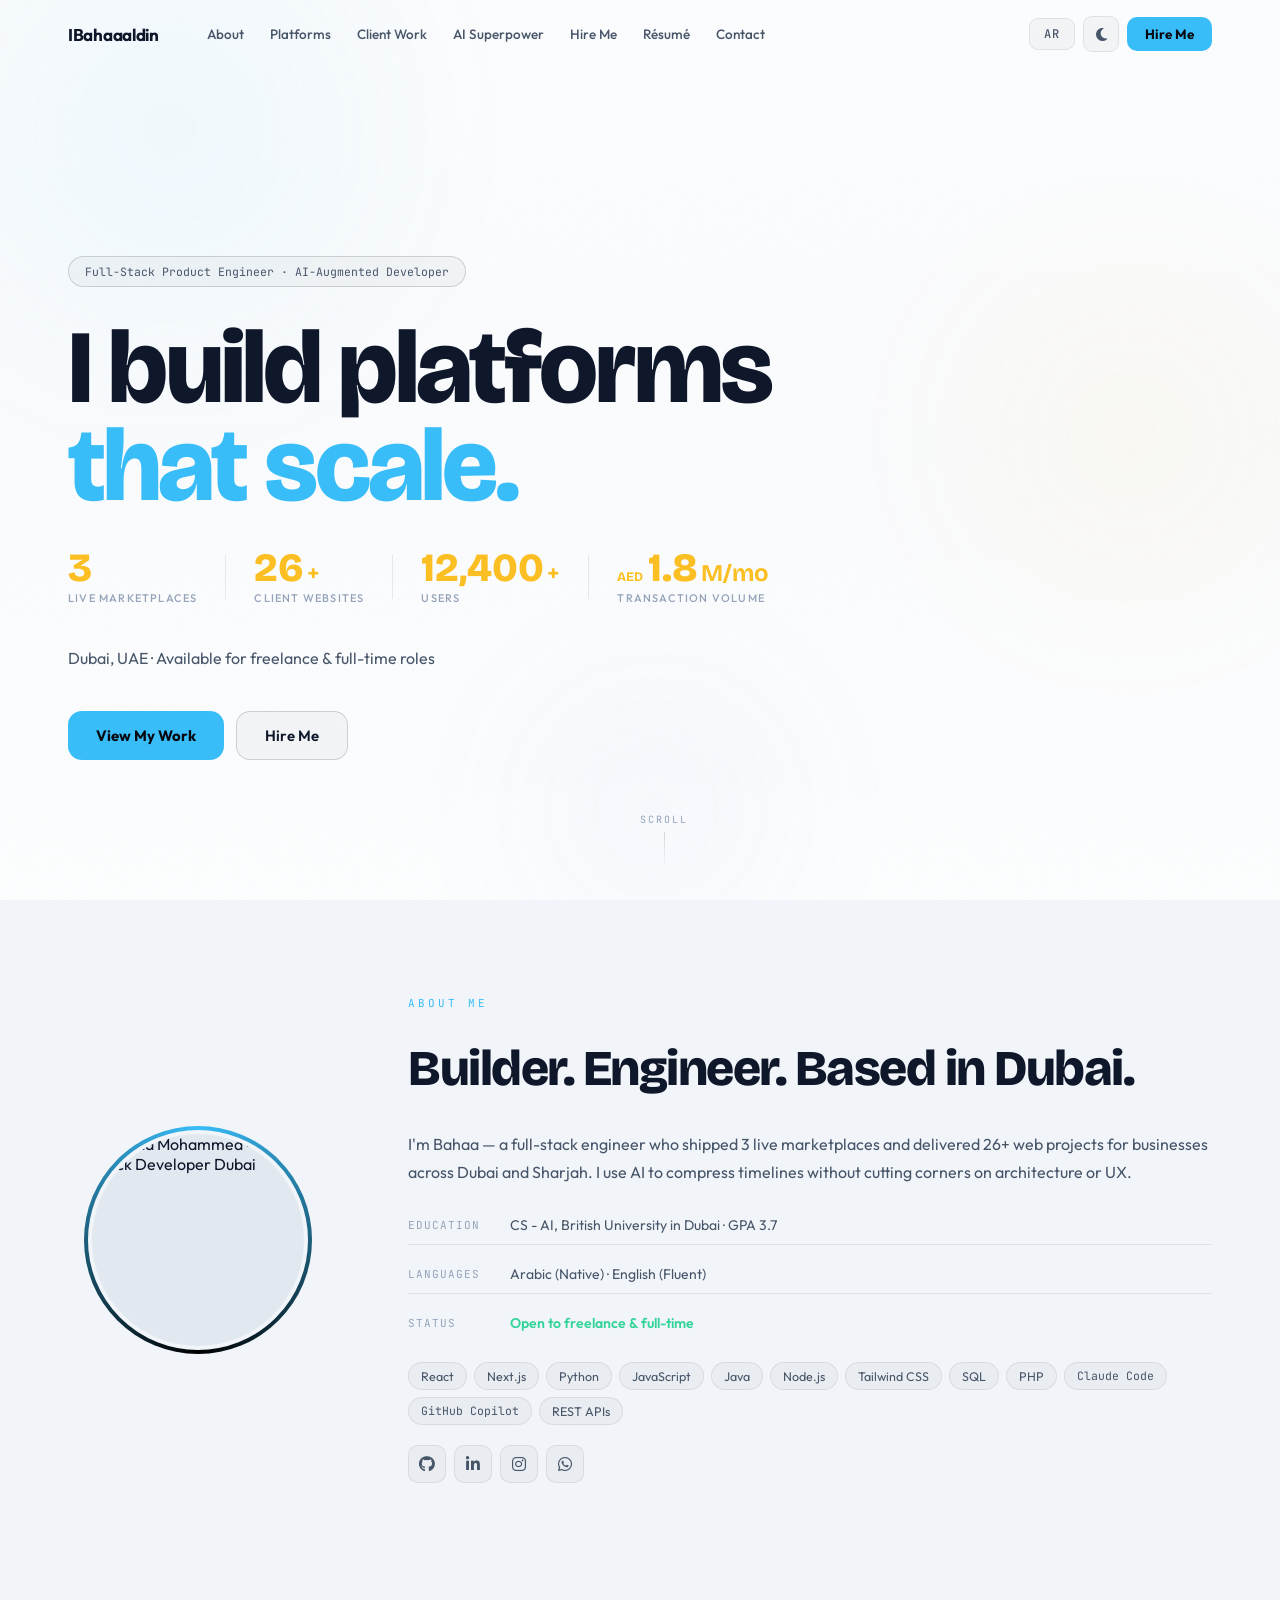
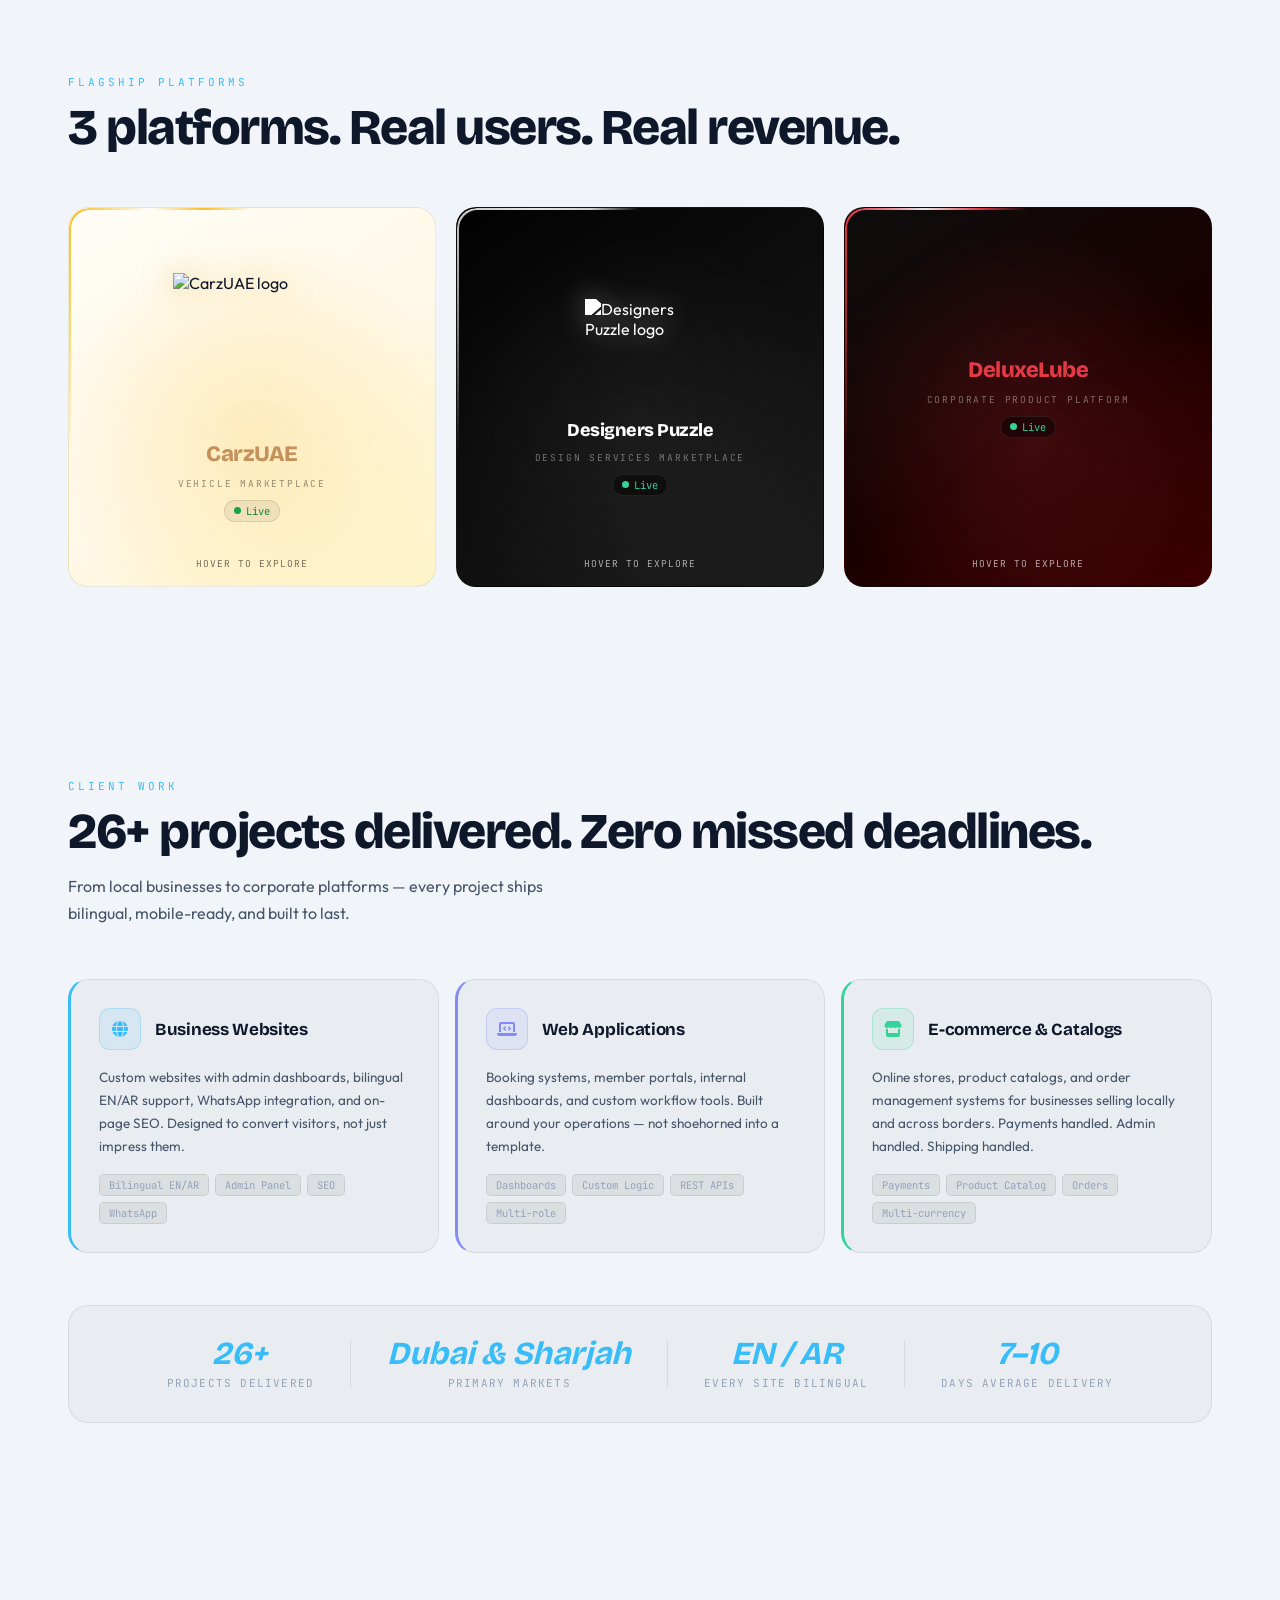
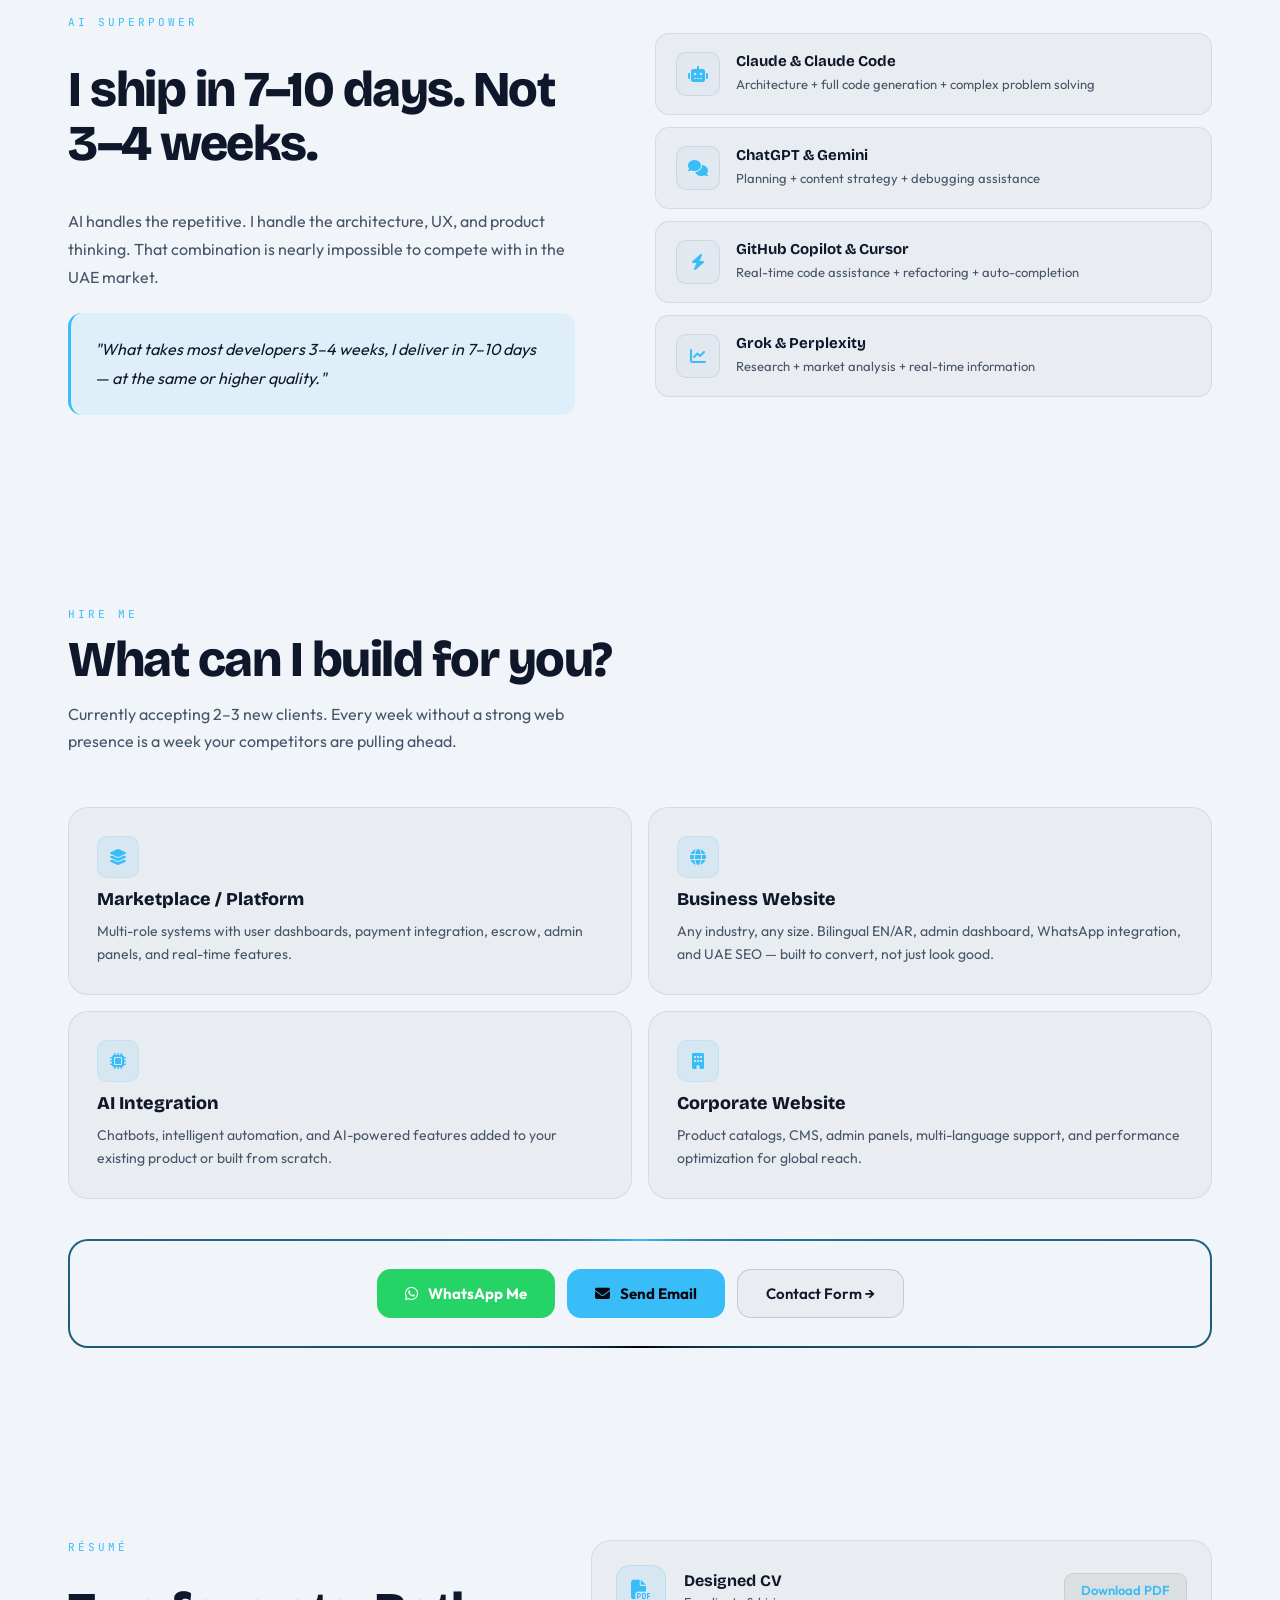
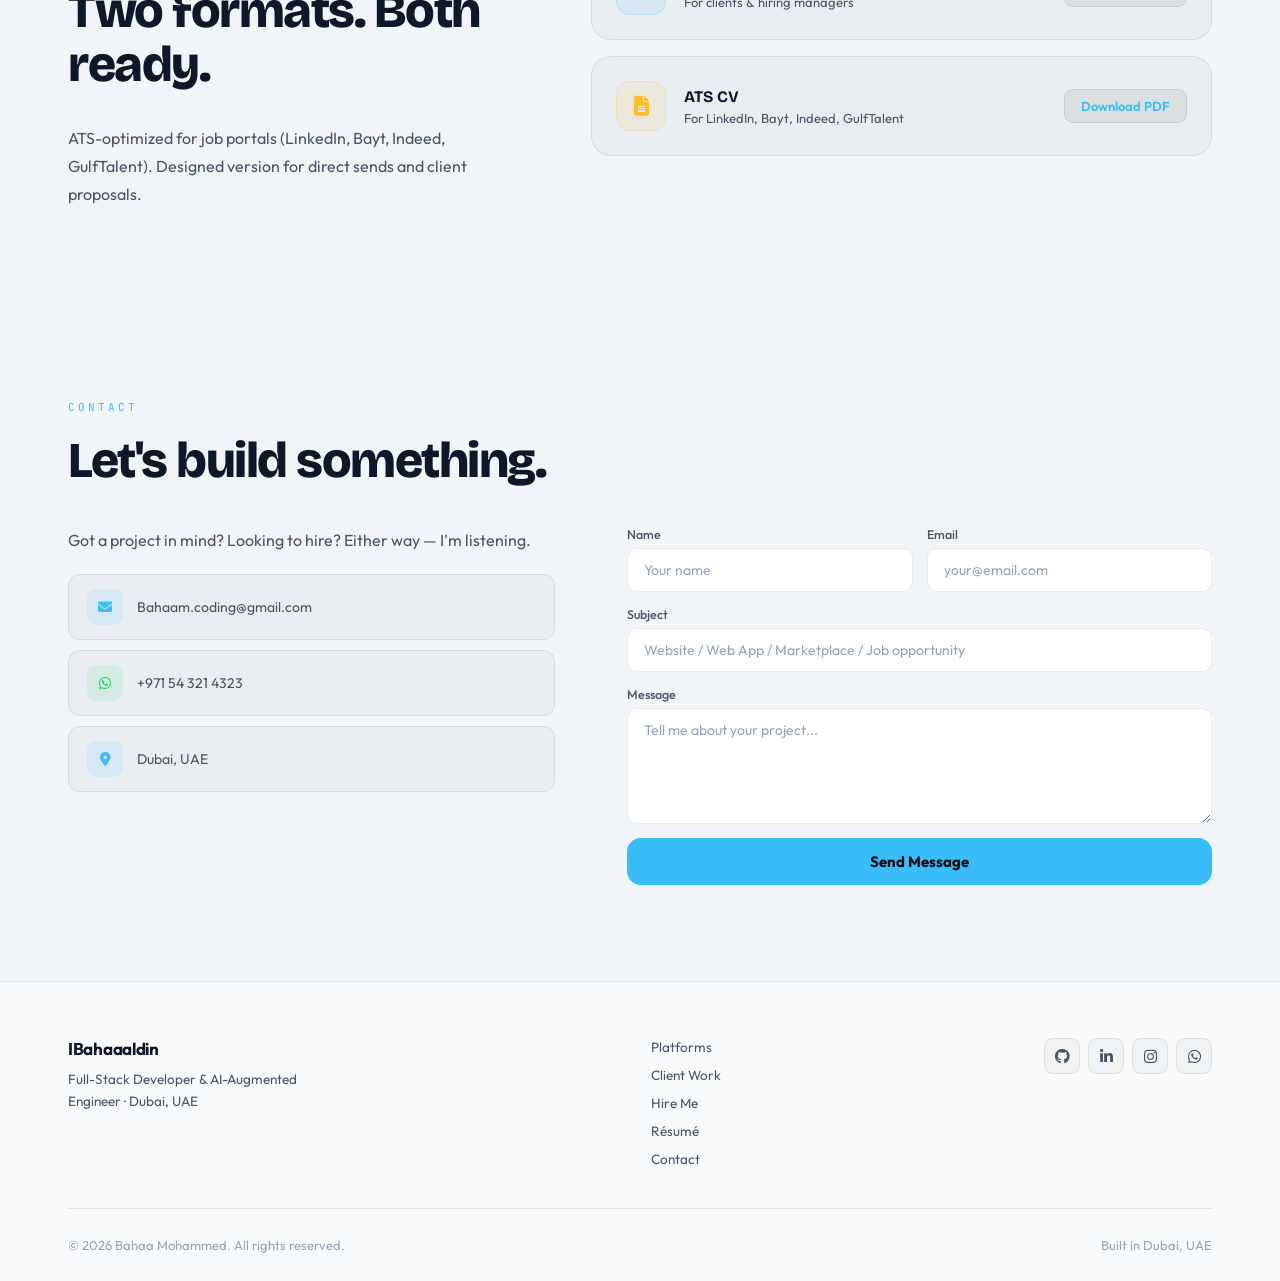
==== commit 21bdb7f3: "style: DP card back accent black on light theme, gray on dark" ====
--- a/index.html
+++ b/index.html
@@ -395,7 +395,7 @@
                     #fff8e7 55%,
                     #fef3c7 100%
                   );
-                  --beam-c: #FBBF24;
+                  --beam-c: #fbbf24;
                 "
               >
                 <div
@@ -413,7 +413,7 @@
                   alt="CarzUAE logo"
                   class="p-front-logo p-front-logo-carz"
                 />
-                <span class="p-name" style="color:#C4915C;">CarzUAE</span>
+                <span class="p-name" style="color: #c4915c">CarzUAE</span>
                 <span
                   class="p-tagline"
                   data-en="Vehicle Marketplace"
@@ -433,12 +433,12 @@
               <div
                 class="p-flip-back"
                 style="
-                  --p-accent: #D4AF37;
+                  --p-accent: #d4af37;
                   --p-accent-dim: rgba(212, 175, 55, 0.14);
                 "
               >
                 <div class="p-back-header">
-                  <span class="p-back-name" style="color: #D4AF37"
+                  <span class="p-back-name" style="color: #d4af37"
                     >CarzUAE</span
                   >
                   <span class="live-badge"
@@ -539,11 +539,7 @@
                 >
               </div>
               <div
-                class="p-flip-back"
-                style="
-                  --p-accent: #e2e2e2;
-                  --p-accent-dim: rgba(255, 255, 255, 0.07);
-                "
+                class="p-flip-back p-back-dp"
               >
                 <div class="p-back-header">
                   <span class="p-back-name p-back-name-dp"
@@ -1156,10 +1152,7 @@
               </div>
             </div>
           </div>
-          <form
-            class="contact-form reveal"
-            id="contact-form"
-          >
+          <form class="contact-form reveal" id="contact-form">
             <div class="form-row">
               <div class="form-group">
                 <label data-en="Name" data-ar="الاسم">Name</label
--- a/css/Styles.css
+++ b/css/Styles.css
@@ -5,93 +5,137 @@
 
 /* ── Variables ──────────────────────────────────────────── */
 :root {
-  --bg:       #07080F;
-  --bg-2:     #0C0E1A;
-  --bg-3:     #101328;
-  --surface:  rgba(255,255,255,0.04);
-  --surface-h:rgba(255,255,255,0.08);
-  --border:   rgba(255,255,255,0.07);
-  --border-s: rgba(255,255,255,0.14);
-
-  --blue:      #38BDF8;
-  --blue-dim:  rgba(56,189,248,0.10);
-  --blue-glow: rgba(56,189,248,0.22);
-  --gold:      #FBBF24;
-  --gold-dim:  rgba(251,191,36,0.12);
-  --green:     #34D399;
-  --red:       #F87171;
-  --wa:        #25D366;
-
-  --t1: #F1F5F9;
-  --t2: #94A3B8;
+  --bg: #07080f;
+  --bg-2: #0c0e1a;
+  --bg-3: #101328;
+  --surface: rgba(255, 255, 255, 0.04);
+  --surface-h: rgba(255, 255, 255, 0.08);
+  --border: rgba(255, 255, 255, 0.07);
+  --border-s: rgba(255, 255, 255, 0.14);
+
+  --blue: #38bdf8;
+  --blue-dim: rgba(56, 189, 248, 0.1);
+  --blue-glow: rgba(56, 189, 248, 0.22);
+  --gold: #fbbf24;
+  --gold-dim: rgba(251, 191, 36, 0.12);
+  --green: #34d399;
+  --red: #f87171;
+  --wa: #25d366;
+
+  --t1: #f1f5f9;
+  --t2: #94a3b8;
   --t3: #475569;
 
-  --fd:   'Bricolage Grotesque', sans-serif;
-  --fb:   'Outfit', sans-serif;
-  --fm:   'JetBrains Mono', monospace;
-
-  --r:    14px;
-  --rl:   20px;
-  --sp:   96px;
-  --max:  1200px;
-  --nh:   68px;
+  --fd: "Bricolage Grotesque", sans-serif;
+  --fb: "Outfit", sans-serif;
+  --fm: "JetBrains Mono", monospace;
+
+  --r: 14px;
+  --rl: 20px;
+  --sp: 96px;
+  --max: 1200px;
+  --nh: 68px;
   --ease: cubic-bezier(0.16, 1, 0.3, 1);
 }
 
 /* Light mode */
 body.light {
-  --bg:       #F8FAFC;
-  --bg-2:     #F1F5F9;
-  --bg-3:     #E2E8F0;
-  --surface:  rgba(0,0,0,0.03);
-  --surface-h:rgba(0,0,0,0.06);
-  --border:   rgba(0,0,0,0.08);
-  --border-s: rgba(0,0,0,0.15);
-  --t1: #0F172A;
+  --bg: #f8fafc;
+  --bg-2: #f1f5f9;
+  --bg-3: #e2e8f0;
+  --surface: rgba(0, 0, 0, 0.03);
+  --surface-h: rgba(0, 0, 0, 0.06);
+  --border: rgba(0, 0, 0, 0.08);
+  --border-s: rgba(0, 0, 0, 0.15);
+  --t1: #0f172a;
   --t2: #475569;
-  --t3: #94A3B8;
+  --t3: #94a3b8;
 }
 
 /* ── Reset ──────────────────────────────────────────────── */
-*, *::before, *::after { box-sizing: border-box; margin: 0; padding: 0; }
-html { scroll-behavior: smooth; -webkit-font-smoothing: antialiased; }
+*,
+*::before,
+*::after {
+  box-sizing: border-box;
+  margin: 0;
+  padding: 0;
+}
+html {
+  scroll-behavior: smooth;
+  -webkit-font-smoothing: antialiased;
+}
 body {
   font-family: var(--fb);
   background: var(--bg);
   color: var(--t1);
   min-height: 100vh;
   overflow-x: hidden;
-  transition: background .35s, color .35s;
-}
-a { color: inherit; text-decoration: none; }
-img { max-width: 100%; display: block; }
-button { cursor: pointer; font-family: var(--fb); border: none; background: none; }
+  transition:
+    background 0.35s,
+    color 0.35s;
+}
+a {
+  color: inherit;
+  text-decoration: none;
+}
+img {
+  max-width: 100%;
+  display: block;
+}
+button {
+  cursor: pointer;
+  font-family: var(--fb);
+  border: none;
+  background: none;
+}
 
 /* Subtle noise grain */
 body::after {
-  content: '';
-  position: fixed; inset: 0; z-index: 0; pointer-events: none;
+  content: "";
+  position: fixed;
+  inset: 0;
+  z-index: 0;
+  pointer-events: none;
   background-image: url("data:image/svg+xml,%3Csvg viewBox='0 0 200 200' xmlns='http://www.w3.org/2000/svg'%3E%3Cfilter id='n'%3E%3CfeTurbulence type='fractalNoise' baseFrequency='0.85' numOctaves='4' stitchTiles='stitch'/%3E%3C/filter%3E%3Crect width='100%25' height='100%25' filter='url(%23n)' opacity='1'/%3E%3C/svg%3E");
   background-size: 180px;
   opacity: 0.025;
 }
-body.light::after { opacity: 0.015; }
+body.light::after {
+  opacity: 0.015;
+}
 
 /* ── Utilities ──────────────────────────────────────────── */
-.container { max-width: var(--max); margin: 0 auto; padding: 0 28px; }
-
-.section { position: relative; z-index: 1; padding: var(--sp) 0; }
-.section-alt { background: var(--bg-2); }
+.container {
+  max-width: var(--max);
+  margin: 0 auto;
+  padding: 0 28px;
+}
+
+.section {
+  position: relative;
+  z-index: 1;
+  padding: var(--sp) 0;
+}
+.section-alt {
+  background: var(--bg-2);
+}
 
 .reveal {
   opacity: 0;
   transform: translateY(26px);
-  transition: opacity .65s var(--ease), transform .65s var(--ease);
-}
-.reveal.visible { opacity: 1; transform: none; }
+  transition:
+    opacity 0.65s var(--ease),
+    transform 0.65s var(--ease);
+}
+.reveal.visible {
+  opacity: 1;
+  transform: none;
+}
 
 /* Shared section header */
-.section-header { margin-bottom: 52px; }
+.section-header {
+  margin-bottom: 52px;
+}
 .label {
   font-family: var(--fm);
   font-size: 11px;
@@ -109,7 +153,9 @@
   letter-spacing: -1.5px;
   margin-bottom: 14px;
 }
-.section-title.left { text-align: left; }
+.section-title.left {
+  text-align: left;
+}
 .section-sub {
   font-size: 16px;
   color: var(--t2);
@@ -126,86 +172,155 @@
    NAV
    ================================================================ */
 #nav {
-  position: fixed; top: 0; left: 0; right: 0; z-index: 100;
+  position: fixed;
+  top: 0;
+  left: 0;
+  right: 0;
+  z-index: 100;
   height: var(--nh);
-  display: flex; align-items: center;
-  transition: background .3s, box-shadow .3s;
+  display: flex;
+  align-items: center;
+  transition:
+    background 0.3s,
+    box-shadow 0.3s;
 }
 #nav.scrolled {
-  background: rgba(7,8,15,0.84);
+  background: rgba(7, 8, 15, 0.84);
   backdrop-filter: blur(20px);
   -webkit-backdrop-filter: blur(20px);
   box-shadow: 0 1px 0 var(--border);
 }
-body.light #nav.scrolled { background: rgba(248,250,252,0.88); }
+body.light #nav.scrolled {
+  background: rgba(248, 250, 252, 0.88);
+}
 
 .nav-inner {
-  max-width: var(--max); margin: 0 auto; padding: 0 28px;
-  width: 100%; display: flex; align-items: center; gap: 36px;
+  max-width: var(--max);
+  margin: 0 auto;
+  padding: 0 28px;
+  width: 100%;
+  display: flex;
+  align-items: center;
+  gap: 36px;
 }
 .nav-logo {
   font-family: var(--fb);
-  font-size: 17px; font-weight: 700;
-  color: var(--t1); white-space: nowrap; flex-shrink: 0;
+  font-size: 17px;
+  font-weight: 700;
+  color: var(--t1);
+  white-space: nowrap;
+  flex-shrink: 0;
   letter-spacing: -0.3px;
 }
-.nav-logo span { color: var(--blue); }
+.nav-logo span {
+  color: var(--blue);
+}
 
 .nav-menu {
-  display: flex; gap: 2px; align-items: center; flex: 1;
+  display: flex;
+  gap: 2px;
+  align-items: center;
+  flex: 1;
 }
 .nav-menu a {
-  font-size: 13.5px; font-weight: 500; color: var(--t2);
-  padding: 6px 12px; border-radius: 8px;
-  transition: color .2s, background .2s;
+  font-size: 13.5px;
+  font-weight: 500;
+  color: var(--t2);
+  padding: 6px 12px;
+  border-radius: 8px;
+  transition:
+    color 0.2s,
+    background 0.2s;
 }
 .nav-menu a:hover,
-.nav-menu a.active { color: var(--t1); background: var(--surface-h); }
-
-.nav-actions { display: flex; align-items: center; gap: 8px; margin-left: auto; }
+.nav-menu a.active {
+  color: var(--t1);
+  background: var(--surface-h);
+}
+
+.nav-actions {
+  display: flex;
+  align-items: center;
+  gap: 8px;
+  margin-left: auto;
+}
 
 /* Language button */
 .lang-btn {
-  padding: 7px 14px; border-radius: 9px;
+  padding: 7px 14px;
+  border-radius: 9px;
   border: 1px solid var(--border);
   background: var(--surface);
-  font-family: var(--fm); font-size: 12px; font-weight: 500;
-  color: var(--t2); letter-spacing: 1px;
-  transition: all .2s;
-}
-.lang-btn:hover { color: var(--t1); border-color: var(--border-s); background: var(--surface-h); }
+  font-family: var(--fm);
+  font-size: 12px;
+  font-weight: 500;
+  color: var(--t2);
+  letter-spacing: 1px;
+  transition: all 0.2s;
+}
+.lang-btn:hover {
+  color: var(--t1);
+  border-color: var(--border-s);
+  background: var(--surface-h);
+}
 
 /* Theme button */
 .theme-btn {
-  width: 36px; height: 36px; border-radius: 9px;
+  width: 36px;
+  height: 36px;
+  border-radius: 9px;
   border: 1px solid var(--border);
-  background: var(--surface); color: var(--t2);
-  display: flex; align-items: center; justify-content: center;
-  font-size: 15px; transition: all .2s;
-}
-.theme-btn:hover { color: var(--t1); border-color: var(--border-s); background: var(--surface-h); }
+  background: var(--surface);
+  color: var(--t2);
+  display: flex;
+  align-items: center;
+  justify-content: center;
+  font-size: 15px;
+  transition: all 0.2s;
+}
+.theme-btn:hover {
+  color: var(--t1);
+  border-color: var(--border-s);
+  background: var(--surface-h);
+}
 
 /* Nav CTA */
 .nav-cta {
-  padding: 8px 18px; border-radius: 10px;
-  background: var(--blue); color: #07080F;
-  font-size: 13.5px; font-weight: 700;
-  transition: opacity .2s, transform .2s;
-}
-.nav-cta:hover { opacity: 0.88; transform: translateY(-1px); }
+  padding: 8px 18px;
+  border-radius: 10px;
+  background: var(--blue);
+  color: #07080f;
+  font-size: 13.5px;
+  font-weight: 700;
+  transition:
+    opacity 0.2s,
+    transform 0.2s;
+}
+.nav-cta:hover {
+  opacity: 0.88;
+  transform: translateY(-1px);
+}
 
 /* Hamburger */
 .hamburger {
-  display: none; flex-direction: column; gap: 5px;
-  width: 36px; height: 36px;
-  align-items: center; justify-content: center;
-  border-radius: 9px; border: 1px solid var(--border);
+  display: none;
+  flex-direction: column;
+  gap: 5px;
+  width: 36px;
+  height: 36px;
+  align-items: center;
+  justify-content: center;
+  border-radius: 9px;
+  border: 1px solid var(--border);
   background: var(--surface);
 }
 .hamburger span {
-  display: block; width: 18px; height: 1.5px;
-  background: var(--t2); border-radius: 2px;
-  transition: all .25s;
+  display: block;
+  width: 18px;
+  height: 1.5px;
+  background: var(--t2);
+  border-radius: 2px;
+  transition: all 0.25s;
 }
 
 /* ================================================================
@@ -213,64 +328,135 @@
    ================================================================ */
 #hero {
   min-height: 100vh;
-  display: flex; align-items: center;
+  display: flex;
+  align-items: center;
   padding-top: calc(var(--nh) + 48px);
-  overflow: hidden; position: relative;
+  overflow: hidden;
+  position: relative;
   background-size: cover;
   background-position: center 40%;
   background-repeat: no-repeat;
 }
 body.dark #hero {
   background-image:
-    linear-gradient(to bottom, rgba(8,10,18,0.55) 0%, rgba(8,10,18,0.35) 50%, rgba(8,10,18,0.80) 100%),
-    url('../assets/hero-dark.jpg');
+    linear-gradient(
+      to bottom,
+      rgba(8, 10, 18, 0.55) 0%,
+      rgba(8, 10, 18, 0.35) 50%,
+      rgba(8, 10, 18, 0.8) 100%
+    ),
+    url("../assets/hero-dark.jpg");
 }
 body.light #hero {
   background-image:
-    linear-gradient(to bottom, rgba(255,255,255,0.45) 0%, rgba(255,255,255,0.20) 50%, rgba(255,255,255,0.60) 100%),
-    url('../assets/hero-light.jpg');
-}
-.hero-orbs { position: absolute; inset: 0; pointer-events: none; z-index: 0; }
+    linear-gradient(
+      to bottom,
+      rgba(255, 255, 255, 0.45) 0%,
+      rgba(255, 255, 255, 0.2) 50%,
+      rgba(255, 255, 255, 0.6) 100%
+    ),
+    url("../assets/hero-light.jpg");
+}
+.hero-orbs {
+  position: absolute;
+  inset: 0;
+  pointer-events: none;
+  z-index: 0;
+}
 .orb {
-  position: absolute; border-radius: 50%;
-  filter: blur(90px); opacity: 0.16;
+  position: absolute;
+  border-radius: 50%;
+  filter: blur(90px);
+  opacity: 0.16;
   animation: orb-drift 22s ease-in-out infinite alternate;
 }
-.orb-1 { width: 580px; height: 580px; background: radial-gradient(circle, var(--blue), transparent 70%); top: -160px; left: -120px; animation-duration: 22s; }
-.orb-2 { width: 420px; height: 420px; background: radial-gradient(circle, var(--gold), transparent 70%); top: 25%; right: -60px; animation-duration: 28s; animation-delay: -8s; }
-.orb-3 { width: 340px; height: 340px; background: radial-gradient(circle, #818cf8, transparent 70%); bottom: -80px; left: 38%; animation-duration: 18s; animation-delay: -14s; }
-body.light .orb { opacity: 0.08; }
+.orb-1 {
+  width: 580px;
+  height: 580px;
+  background: radial-gradient(circle, var(--blue), transparent 70%);
+  top: -160px;
+  left: -120px;
+  animation-duration: 22s;
+}
+.orb-2 {
+  width: 420px;
+  height: 420px;
+  background: radial-gradient(circle, var(--gold), transparent 70%);
+  top: 25%;
+  right: -60px;
+  animation-duration: 28s;
+  animation-delay: -8s;
+}
+.orb-3 {
+  width: 340px;
+  height: 340px;
+  background: radial-gradient(circle, #818cf8, transparent 70%);
+  bottom: -80px;
+  left: 38%;
+  animation-duration: 18s;
+  animation-delay: -14s;
+}
+body.light .orb {
+  opacity: 0.08;
+}
 
 @keyframes orb-drift {
-  0%   { transform: translate(0, 0) scale(1); }
-  33%  { transform: translate(44px, -36px) scale(1.07); }
-  66%  { transform: translate(-24px, 44px) scale(0.96); }
-  100% { transform: translate(28px, 20px) scale(1.05); }
+  0% {
+    transform: translate(0, 0) scale(1);
+  }
+  33% {
+    transform: translate(44px, -36px) scale(1.07);
+  }
+  66% {
+    transform: translate(-24px, 44px) scale(0.96);
+  }
+  100% {
+    transform: translate(28px, 20px) scale(1.05);
+  }
 }
 
 .hero-inner {
-  position: relative; z-index: 1;
-  max-width: var(--max); margin: 0 auto; padding: 0 28px; width: 100%;
+  position: relative;
+  z-index: 1;
+  max-width: var(--max);
+  margin: 0 auto;
+  padding: 0 28px;
+  width: 100%;
 }
 
 /* Badge */
 .hero-badge {
-  display: inline-flex; align-items: center; gap: 10px;
-  padding: 7px 16px; border-radius: 100px;
-  border: 1px solid var(--border-s); background: var(--surface);
-  font-family: var(--fm); font-size: 11.5px; color: var(--t2);
+  display: inline-flex;
+  align-items: center;
+  gap: 10px;
+  padding: 7px 16px;
+  border-radius: 100px;
+  border: 1px solid var(--border-s);
+  background: var(--surface);
+  font-family: var(--fm);
+  font-size: 11.5px;
+  color: var(--t2);
   margin-bottom: 32px;
-  animation: fade-up .6s var(--ease) both;
+  animation: fade-up 0.6s var(--ease) both;
 }
 .live-dot {
-  width: 7px; height: 7px; border-radius: 50%;
+  width: 7px;
+  height: 7px;
+  border-radius: 50%;
   background: var(--green);
   animation: dot-pulse 2s ease-in-out infinite;
   flex-shrink: 0;
 }
 @keyframes dot-pulse {
-  0%, 100% { opacity: 1; box-shadow: 0 0 0 0 rgba(52,211,153,0.6); }
-  50%       { opacity: 0.75; box-shadow: 0 0 0 5px rgba(52,211,153,0); }
+  0%,
+  100% {
+    opacity: 1;
+    box-shadow: 0 0 0 0 rgba(52, 211, 153, 0.6);
+  }
+  50% {
+    opacity: 0.75;
+    box-shadow: 0 0 0 5px rgba(52, 211, 153, 0);
+  }
 }
 
 /* Headline */
@@ -282,88 +468,167 @@
   letter-spacing: -3px;
   color: var(--t1);
   margin-bottom: 32px;
-  animation: fade-up .6s var(--ease) .1s both;
-}
-.hero-line { display: block; }
-.hero-accent { color: var(--blue); }
+  animation: fade-up 0.6s var(--ease) 0.1s both;
+}
+.hero-line {
+  display: block;
+}
+.hero-accent {
+  color: var(--blue);
+}
 
 /* Metrics */
 .hero-metrics {
-  display: flex; align-items: center; gap: 0;
-  flex-wrap: wrap; margin-bottom: 40px;
-  animation: fade-up .6s var(--ease) .2s both;
-}
-.metric { display: flex; flex-direction: column; gap: 3px; padding: 0 28px; }
-.metric:first-child { padding-left: 0; }
-.metric-sep { width: 1px; height: 44px; background: var(--border); flex-shrink: 0; }
+  display: flex;
+  align-items: center;
+  gap: 0;
+  flex-wrap: wrap;
+  margin-bottom: 40px;
+  animation: fade-up 0.6s var(--ease) 0.2s both;
+}
+.metric {
+  display: flex;
+  flex-direction: column;
+  gap: 3px;
+  padding: 0 28px;
+}
+.metric:first-child {
+  padding-left: 0;
+}
+.metric-sep {
+  width: 1px;
+  height: 44px;
+  background: var(--border);
+  flex-shrink: 0;
+}
 .metric-num-row {
-  display: flex; align-items: baseline; gap: 3px;
+  display: flex;
+  align-items: baseline;
+  gap: 3px;
   font-family: var(--fd);
 }
-.metric-pre { font-size: 13px; font-weight: 700; color: var(--gold); margin-right: 2px; }
+.metric-pre {
+  font-size: 13px;
+  font-weight: 700;
+  color: var(--gold);
+  margin-right: 2px;
+}
 .metric-n {
   font-size: clamp(26px, 4vw, 40px);
-  font-weight: 800; color: var(--gold); line-height: 1;
+  font-weight: 800;
+  color: var(--gold);
+  line-height: 1;
 }
 .metric-suf {
   font-size: clamp(18px, 2.5vw, 24px);
-  font-weight: 700; color: var(--gold);
+  font-weight: 700;
+  color: var(--gold);
 }
 .metric-l {
-  font-size: 11px; color: var(--t3); font-weight: 500;
-  text-transform: uppercase; letter-spacing: 1.2px;
+  font-size: 11px;
+  color: var(--t3);
+  font-weight: 500;
+  text-transform: uppercase;
+  letter-spacing: 1.2px;
 }
 
 /* Hero sub & actions */
 .hero-sub {
-  font-size: 16px; color: var(--t2); line-height: 1.65;
+  font-size: 16px;
+  color: var(--t2);
+  line-height: 1.65;
   margin-bottom: 40px;
-  animation: fade-up .6s var(--ease) .25s both;
+  animation: fade-up 0.6s var(--ease) 0.25s both;
 }
 .hero-actions {
-  display: flex; gap: 12px; flex-wrap: wrap;
-  animation: fade-up .6s var(--ease) .3s both;
+  display: flex;
+  gap: 12px;
+  flex-wrap: wrap;
+  animation: fade-up 0.6s var(--ease) 0.3s both;
 }
 .hero-scroll {
-  position: absolute; bottom: 32px; left: 50%; transform: translateX(-50%);
-  display: flex; flex-direction: column; align-items: center; gap: 6px;
-  font-family: var(--fm); font-size: 10px; letter-spacing: 2px;
-  color: var(--t3); text-transform: uppercase;
-  animation: fade-up .6s var(--ease) .5s both;
+  position: absolute;
+  bottom: 32px;
+  left: 50%;
+  transform: translateX(-50%);
+  display: flex;
+  flex-direction: column;
+  align-items: center;
+  gap: 6px;
+  font-family: var(--fm);
+  font-size: 10px;
+  letter-spacing: 2px;
+  color: var(--t3);
+  text-transform: uppercase;
+  animation: fade-up 0.6s var(--ease) 0.5s both;
 }
 .scroll-line {
-  width: 1px; height: 36px;
+  width: 1px;
+  height: 36px;
   background: linear-gradient(to bottom, var(--border-s), transparent);
 }
 
 @keyframes fade-up {
-  from { opacity: 0; transform: translateY(20px); }
-  to   { opacity: 1; transform: none; }
+  from {
+    opacity: 0;
+    transform: translateY(20px);
+  }
+  to {
+    opacity: 1;
+    transform: none;
+  }
 }
 
 /* ── Buttons ─────────────────────────────────────────────── */
 .btn-primary {
-  display: inline-flex; align-items: center; gap: 8px;
-  padding: 14px 28px; border-radius: var(--r);
-  background: var(--blue); color: #07080F;
-  font-weight: 700; font-size: 15px;
-  transition: opacity .2s, transform .2s, box-shadow .2s;
-}
-.btn-primary:hover { opacity: 0.88; transform: translateY(-2px); box-shadow: 0 10px 36px var(--blue-glow); }
+  display: inline-flex;
+  align-items: center;
+  gap: 8px;
+  padding: 14px 28px;
+  border-radius: var(--r);
+  background: var(--blue);
+  color: #07080f;
+  font-weight: 700;
+  font-size: 15px;
+  transition:
+    opacity 0.2s,
+    transform 0.2s,
+    box-shadow 0.2s;
+}
+.btn-primary:hover {
+  opacity: 0.88;
+  transform: translateY(-2px);
+  box-shadow: 0 10px 36px var(--blue-glow);
+}
 
 .btn-ghost {
-  display: inline-flex; align-items: center; gap: 8px;
-  padding: 14px 28px; border-radius: var(--r);
-  border: 1px solid var(--border-s); background: var(--surface);
-  color: var(--t1); font-weight: 600; font-size: 15px;
-  transition: border-color .2s, background .2s, transform .2s;
-}
-.btn-ghost:hover { border-color: var(--blue); background: var(--blue-dim); transform: translateY(-2px); }
+  display: inline-flex;
+  align-items: center;
+  gap: 8px;
+  padding: 14px 28px;
+  border-radius: var(--r);
+  border: 1px solid var(--border-s);
+  background: var(--surface);
+  color: var(--t1);
+  font-weight: 600;
+  font-size: 15px;
+  transition:
+    border-color 0.2s,
+    background 0.2s,
+    transform 0.2s;
+}
+.btn-ghost:hover {
+  border-color: var(--blue);
+  background: var(--blue-dim);
+  transform: translateY(-2px);
+}
 
 /* ================================================================
    ABOUT
    ================================================================ */
-#about { background: var(--bg-2); }
+#about {
+  background: var(--bg-2);
+}
 .about-grid {
   display: grid;
   grid-template-columns: 260px 1fr;
@@ -372,63 +637,136 @@
 }
 .about-photo-wrap {
   position: relative;
-  width: 220px; height: 220px;
+  width: 220px;
+  height: 220px;
   margin: 0 auto;
 }
 .about-photo-glow {
-  position: absolute; inset: -4px; border-radius: 50%;
-  background: conic-gradient(var(--blue), var(--gold), var(--blue));
-  animation: spin-glow 4s linear infinite; z-index: 0;
-}
-@keyframes spin-glow { to { transform: rotate(360deg); } }
+  position: absolute;
+  inset: -4px;
+  border-radius: 50%;
+  background: conic-gradient(var(--blue), #000, var(--blue));
+  animation: spin-glow 4s linear infinite;
+  z-index: 0;
+}
+@keyframes spin-glow {
+  to {
+    transform: rotate(360deg);
+  }
+}
 .about-photo {
-  position: relative; z-index: 1;
-  width: 220px; height: 220px; border-radius: 50%;
+  position: relative;
+  z-index: 1;
+  width: 220px;
+  height: 220px;
+  border-radius: 50%;
   overflow: hidden;
   border: 4px solid var(--bg-2);
   background: var(--bg-3);
 }
-.about-photo img { width: 100%; height: 100%; object-fit: cover; }
-
-.about-content { display: flex; flex-direction: column; gap: 20px; }
-.about-info { display: flex; flex-direction: column; gap: 10px; }
+.about-photo img {
+  width: 100%;
+  height: 100%;
+  object-fit: cover;
+}
+
+.about-content {
+  display: flex;
+  flex-direction: column;
+  gap: 20px;
+}
+.about-info {
+  display: flex;
+  flex-direction: column;
+  gap: 10px;
+}
 .info-row {
-  display: flex; gap: 12px; align-items: flex-start;
-  padding: 10px 0; border-bottom: 1px solid var(--border);
-}
-.info-row:last-child { border-bottom: none; }
+  display: flex;
+  gap: 12px;
+  align-items: flex-start;
+  padding: 10px 0;
+  border-bottom: 1px solid var(--border);
+}
+.info-row:last-child {
+  border-bottom: none;
+}
 .info-key {
-  font-family: var(--fm); font-size: 11px; letter-spacing: 1px;
-  text-transform: uppercase; color: var(--t3);
-  flex-shrink: 0; min-width: 90px; padding-top: 2px;
-}
-.info-val { font-size: 14px; color: var(--t2); }
-.status-open { color: var(--green) !important; font-weight: 600; }
-
-.tech-pills { display: flex; flex-wrap: wrap; gap: 7px; }
+  font-family: var(--fm);
+  font-size: 11px;
+  letter-spacing: 1px;
+  text-transform: uppercase;
+  color: var(--t3);
+  flex-shrink: 0;
+  min-width: 90px;
+  padding-top: 2px;
+}
+.info-val {
+  font-size: 14px;
+  color: var(--t2);
+}
+.status-open {
+  color: var(--green) !important;
+  font-weight: 600;
+}
+
+.tech-pills {
+  display: flex;
+  flex-wrap: wrap;
+  gap: 7px;
+}
 .pill {
-  padding: 5px 12px; border-radius: 100px;
-  border: 1px solid var(--border); background: var(--surface);
-  font-family: var(--fb); font-size: 12.5px; color: var(--t2);
-  transition: border-color .2s, color .2s;
-}
-.pill.mono { font-family: var(--fm); font-size: 11.5px; }
-.pill:hover { border-color: var(--blue); color: var(--blue); }
-
-.social-row { display: flex; gap: 8px; }
+  padding: 5px 12px;
+  border-radius: 100px;
+  border: 1px solid var(--border);
+  background: var(--surface);
+  font-family: var(--fb);
+  font-size: 12.5px;
+  color: var(--t2);
+  transition:
+    border-color 0.2s,
+    color 0.2s;
+}
+.pill.mono {
+  font-family: var(--fm);
+  font-size: 11.5px;
+}
+.pill:hover {
+  border-color: var(--blue);
+  color: var(--blue);
+}
+
+.social-row {
+  display: flex;
+  gap: 8px;
+}
 .social-btn {
-  width: 38px; height: 38px; border-radius: 10px;
-  border: 1px solid var(--border); background: var(--surface);
-  color: var(--t2); display: flex; align-items: center; justify-content: center;
-  font-size: 16px; transition: all .2s;
-}
-.social-btn:hover { color: var(--t1); border-color: var(--border-s); background: var(--surface-h); }
-.social-btn.wa:hover { color: var(--wa); border-color: var(--wa); }
+  width: 38px;
+  height: 38px;
+  border-radius: 10px;
+  border: 1px solid var(--border);
+  background: var(--surface);
+  color: var(--t2);
+  display: flex;
+  align-items: center;
+  justify-content: center;
+  font-size: 16px;
+  transition: all 0.2s;
+}
+.social-btn:hover {
+  color: var(--t1);
+  border-color: var(--border-s);
+  background: var(--surface-h);
+}
+.social-btn.wa:hover {
+  color: var(--wa);
+  border-color: var(--wa);
+}
 
 /* ================================================================
    PLATFORMS — flip cards (one row, logo front / info back)
    ================================================================ */
-#platforms {}
+#platforms {
+}
 .platforms-grid {
   display: grid;
   grid-template-columns: repeat(3, 1fr);
@@ -446,17 +784,21 @@
 /* The rotating inner element */
 .p-flip-inner {
   position: relative;
-  width: 100%; height: 100%;
+  width: 100%;
+  height: 100%;
   transform-style: preserve-3d;
   transition: transform 0.7s cubic-bezier(0.16, 1, 0.3, 1);
   border-radius: var(--rl);
 }
-.p-card:hover .p-flip-inner { transform: rotateY(180deg); }
+.p-card:hover .p-flip-inner {
+  transform: rotateY(180deg);
+}
 
 /* Shared face styles */
 .p-flip-front,
 .p-flip-back {
-  position: absolute; inset: 0;
+  position: absolute;
+  inset: 0;
   border-radius: var(--rl);
   backface-visibility: hidden;
   -webkit-backface-visibility: hidden;
@@ -465,45 +807,79 @@
 
 /* ── Front face — logo / brand only ── */
 .p-flip-front {
-  display: flex; flex-direction: column;
-  align-items: center; justify-content: center;
+  display: flex;
+  flex-direction: column;
+  align-items: center;
+  justify-content: center;
   gap: 10px;
   border: 1px solid var(--border);
 }
 .p-front-glow {
-  position: absolute; inset: 0; pointer-events: none;
+  position: absolute;
+  inset: 0;
+  pointer-events: none;
 }
 .p-front-icon {
-  font-size: 44px; position: relative; z-index: 1;
+  font-size: 44px;
+  position: relative;
+  z-index: 1;
   filter: drop-shadow(0 0 20px currentColor);
 }
 .p-name {
-  font-family: var(--fd); font-size: 22px; font-weight: 800;
-  letter-spacing: -0.5px; position: relative; z-index: 1;
-  text-align: center; padding: 0 16px;
+  font-family: var(--fd);
+  font-size: 22px;
+  font-weight: 800;
+  letter-spacing: -0.5px;
+  position: relative;
+  z-index: 1;
+  text-align: center;
+  padding: 0 16px;
 }
 .p-tagline {
-  font-family: var(--fm); font-size: 9.5px; letter-spacing: 1.8px;
-  text-transform: uppercase; color: rgba(255,255,255,0.40);
-  position: relative; z-index: 1;
+  font-family: var(--fm);
+  font-size: 9.5px;
+  letter-spacing: 1.8px;
+  text-transform: uppercase;
+  color: rgba(255, 255, 255, 0.4);
+  position: relative;
+  z-index: 1;
 }
 .live-badge {
-  display: inline-flex; align-items: center; gap: 5px;
-  padding: 3px 9px; border-radius: 100px;
-  background: rgba(0,0,0,0.45); border: 1px solid rgba(255,255,255,0.08);
-  font-family: var(--fm); font-size: 10.5px; color: var(--green);
-  position: relative; z-index: 1;
+  display: inline-flex;
+  align-items: center;
+  gap: 5px;
+  padding: 3px 9px;
+  border-radius: 100px;
+  background: rgba(0, 0, 0, 0.45);
+  border: 1px solid rgba(255, 255, 255, 0.08);
+  font-family: var(--fm);
+  font-size: 10.5px;
+  color: var(--green);
+  position: relative;
+  z-index: 1;
 }
 .p-flip-hint {
-  position: absolute; bottom: 16px; left: 50%; transform: translateX(-50%);
-  font-family: var(--fm); font-size: 9.5px; letter-spacing: 1px;
-  text-transform: uppercase; color: rgba(255,255,255,0.65);
-  white-space: nowrap; z-index: 1;
+  position: absolute;
+  bottom: 16px;
+  left: 50%;
+  transform: translateX(-50%);
+  font-family: var(--fm);
+  font-size: 9.5px;
+  letter-spacing: 1px;
+  text-transform: uppercase;
+  color: rgba(255, 255, 255, 0.65);
+  white-space: nowrap;
+  z-index: 1;
   animation: hint-pulse 2.4s ease-in-out infinite;
 }
 @keyframes hint-pulse {
-  0%, 100% { opacity: 0.4; }
-  50%       { opacity: 1; }
+  0%,
+  100% {
+    opacity: 0.4;
+  }
+  50% {
+    opacity: 1;
+  }
 }
 
 /* ── Back face — full info ── */
@@ -513,58 +889,120 @@
   border: 1px solid var(--border);
   border-top: 2px solid var(--p-accent, var(--blue));
   padding: 24px 22px;
-  display: flex; flex-direction: column; gap: 12px;
+  display: flex;
+  flex-direction: column;
+  gap: 12px;
 }
 .p-back-header {
-  display: flex; align-items: center; gap: 10px;
+  display: flex;
+  align-items: center;
+  gap: 10px;
   flex-wrap: wrap;
 }
 .p-back-name {
-  font-family: var(--fd); font-size: 17px; font-weight: 800;
+  font-family: var(--fd);
+  font-size: 17px;
+  font-weight: 800;
   letter-spacing: -0.4px;
 }
+/* Designers Puzzle back — theme-aware accent */
+body.dark  .p-back-dp { --p-accent: #e2e2e2; --p-accent-dim: rgba(255,255,255,0.07); }
+body.light .p-back-dp { --p-accent: #000000; --p-accent-dim: rgba(255,255,255,0.07); }
 body.dark  .p-back-name-dp { color: #ffffff; }
 body.light .p-back-name-dp { color: #111111; }
-.p-desc { font-size: 12.5px; color: var(--t2); line-height: 1.7; }
-
-.p-metrics { display: flex; gap: 20px; flex-wrap: wrap; }
-.p-metric { display: flex; flex-direction: column; gap: 2px; }
-.p-num { font-family: var(--fd); font-size: 16px; font-weight: 800; color: var(--t1); }
-.p-num.gold { color: var(--gold); }
-.p-lbl { font-family: var(--fm); font-size: 9.5px; color: var(--t3); letter-spacing: 0.5px; }
-
-.stack-row { display: flex; flex-wrap: wrap; gap: 6px; }
+.p-desc {
+  font-size: 12.5px;
+  color: var(--t2);
+  line-height: 1.7;
+}
+
+.p-metrics {
+  display: flex;
+  gap: 20px;
+  flex-wrap: wrap;
+}
+.p-metric {
+  display: flex;
+  flex-direction: column;
+  gap: 2px;
+}
+.p-num {
+  font-family: var(--fd);
+  font-size: 16px;
+  font-weight: 800;
+  color: var(--t1);
+}
+.p-num.gold {
+  color: var(--gold);
+}
+.p-lbl {
+  font-family: var(--fm);
+  font-size: 9.5px;
+  color: var(--t3);
+  letter-spacing: 0.5px;
+}
+
+.stack-row {
+  display: flex;
+  flex-wrap: wrap;
+  gap: 6px;
+}
 .tag {
-  padding: 3px 9px; border-radius: 5px;
-  border: 1px solid var(--border); background: var(--surface-h);
-  font-family: var(--fm); font-size: 10px; color: var(--t3);
+  padding: 3px 9px;
+  border-radius: 5px;
+  border: 1px solid var(--border);
+  background: var(--surface-h);
+  font-family: var(--fm);
+  font-size: 10px;
+  color: var(--t3);
 }
 .p-link {
-  display: inline-flex; align-items: center; gap: 6px;
-  padding: 8px 14px; border-radius: 8px;
+  display: inline-flex;
+  align-items: center;
+  gap: 6px;
+  padding: 8px 14px;
+  border-radius: 8px;
   border: 1px solid var(--p-accent, var(--border));
   background: var(--p-accent-dim, transparent);
-  font-size: 12px; font-weight: 600;
+  font-size: 12px;
+  font-weight: 600;
   color: var(--p-accent, var(--blue));
-  align-self: flex-start; margin-top: auto;
-  transition: background .2s, border-color .2s;
-}
-.p-link:hover { background: var(--p-accent, var(--blue)); color: #fff; }
+  align-self: flex-start;
+  margin-top: auto;
+  transition:
+    background 0.2s,
+    border-color 0.2s;
+}
+.p-link:hover {
+  background: var(--p-accent, var(--blue));
+  color: #fff;
+}
 
 /* ================================================================
    CLIENT WORK — icon-led accent cards
    ================================================================ */
-#client-work { background: var(--bg-2); }
+#client-work {
+  background: var(--bg-2);
+}
 .clients-featured {
-  display: grid; grid-template-columns: repeat(3, 1fr); gap: 16px;
+  display: grid;
+  grid-template-columns: repeat(3, 1fr);
+  gap: 16px;
   margin-bottom: 40px;
 }
 .c-card {
-  border-radius: var(--rl); border: 1px solid var(--border);
+  border-radius: var(--rl);
+  border: 1px solid var(--border);
   background: var(--surface);
   border-left: 3px solid var(--c-accent, var(--blue));
-  padding: 28px; display: flex; flex-direction: column; gap: 16px;
-  transition: border-color .25s, background .25s, transform .25s;
+  padding: 28px;
+  display: flex;
+  flex-direction: column;
+  gap: 16px;
+  transition:
+    border-color 0.25s,
+    background 0.25s,
+    transform 0.25s;
 }
 .c-card:hover {
   background: var(--c-accent-dim, var(--blue-dim));
@@ -572,32 +1010,59 @@
   transform: translateY(-3px);
 }
 .c-head {
-  display: flex; align-items: center; gap: 14px;
+  display: flex;
+  align-items: center;
+  gap: 14px;
 }
 .c-icon-wrap {
-  width: 42px; height: 42px; flex-shrink: 0;
+  width: 42px;
+  height: 42px;
+  flex-shrink: 0;
   border-radius: 11px;
   background: var(--c-accent-dim, var(--blue-dim));
-  border: 1px solid color-mix(in srgb, var(--c-accent, var(--blue)) 25%, transparent);
-  display: flex; align-items: center; justify-content: center;
-  font-size: 16px; color: var(--c-accent, var(--blue));
+  border: 1px solid
+    color-mix(in srgb, var(--c-accent, var(--blue)) 25%, transparent);
+  display: flex;
+  align-items: center;
+  justify-content: center;
+  font-size: 16px;
+  color: var(--c-accent, var(--blue));
 }
 .c-head h3 {
-  font-family: var(--fd); font-size: 17px; font-weight: 700;
-  color: var(--t1); letter-spacing: -0.3px;
-}
-.c-card > p { font-size: 13.5px; color: var(--t2); line-height: 1.7; }
-.c-tags { display: flex; flex-wrap: wrap; gap: 6px; margin-top: auto; }
+  font-family: var(--fd);
+  font-size: 17px;
+  font-weight: 700;
+  color: var(--t1);
+  letter-spacing: -0.3px;
+}
+.c-card > p {
+  font-size: 13.5px;
+  color: var(--t2);
+  line-height: 1.7;
+}
+.c-tags {
+  display: flex;
+  flex-wrap: wrap;
+  gap: 6px;
+  margin-top: auto;
+}
 .c-tags span {
-  padding: 3px 9px; border-radius: 5px;
-  border: 1px solid var(--border); background: var(--surface-h);
-  font-family: var(--fm); font-size: 10.5px; color: var(--t3);
+  padding: 3px 9px;
+  border-radius: 5px;
+  border: 1px solid var(--border);
+  background: var(--surface-h);
+  font-family: var(--fm);
+  font-size: 10.5px;
+  color: var(--t3);
 }
 
 /* Client work stats strip */
 .cw-stats {
-  display: flex; align-items: center; justify-content: center;
-  flex-wrap: wrap; gap: 0;
+  display: flex;
+  align-items: center;
+  justify-content: center;
+  flex-wrap: wrap;
+  gap: 0;
   margin-top: 52px;
   padding: 32px 40px;
   border-radius: var(--rl);
@@ -605,190 +1070,393 @@
   background: var(--surface);
 }
 .cw-stat {
-  display: flex; flex-direction: column; align-items: center; gap: 6px;
-  padding: 0 36px; text-align: center;
+  display: flex;
+  flex-direction: column;
+  align-items: center;
+  gap: 6px;
+  padding: 0 36px;
+  text-align: center;
 }
 .cw-num {
   font-family: var(--fd);
   font-size: clamp(22px, 3vw, 32px);
-  font-weight: 700; font-style: italic;
-  color: var(--blue); line-height: 1;
+  font-weight: 700;
+  font-style: italic;
+  color: var(--blue);
+  line-height: 1;
 }
 .cw-lbl {
   font-family: var(--fm);
-  font-size: 11px; color: var(--t3);
-  text-transform: uppercase; letter-spacing: 1.2px;
+  font-size: 11px;
+  color: var(--t3);
+  text-transform: uppercase;
+  letter-spacing: 1.2px;
 }
 .cw-divider {
-  width: 1px; height: 48px;
-  background: var(--border); flex-shrink: 0;
+  width: 1px;
+  height: 48px;
+  background: var(--border);
+  flex-shrink: 0;
 }
 
 /* Marquee */
 .marquee-wrap {
-  position: relative; overflow: hidden;
-  mask-image: linear-gradient(to right, transparent, black 12%, black 88%, transparent);
-  -webkit-mask-image: linear-gradient(to right, transparent, black 12%, black 88%, transparent);
-}
-.marquee-inner { display: flex; width: max-content; }
+  position: relative;
+  overflow: hidden;
+  mask-image: linear-gradient(
+    to right,
+    transparent,
+    black 12%,
+    black 88%,
+    transparent
+  );
+  -webkit-mask-image: linear-gradient(
+    to right,
+    transparent,
+    black 12%,
+    black 88%,
+    transparent
+  );
+}
+.marquee-inner {
+  display: flex;
+  width: max-content;
+}
 .marquee-track {
-  display: flex; gap: 10px;
+  display: flex;
+  gap: 10px;
   animation: marquee 32s linear infinite;
   padding-right: 10px;
 }
-.marquee-track:nth-child(2) { animation-delay: -16s; }
-[dir="rtl"] .marquee-track { animation-name: marquee-rtl; }
-
-@keyframes marquee { from { transform: translateX(0); } to { transform: translateX(-100%); } }
-@keyframes marquee-rtl { from { transform: translateX(0); } to { transform: translateX(100%); } }
+.marquee-track:nth-child(2) {
+  animation-delay: -16s;
+}
+[dir="rtl"] .marquee-track {
+  animation-name: marquee-rtl;
+}
+
+@keyframes marquee {
+  from {
+    transform: translateX(0);
+  }
+  to {
+    transform: translateX(-100%);
+  }
+}
+@keyframes marquee-rtl {
+  from {
+    transform: translateX(0);
+  }
+  to {
+    transform: translateX(100%);
+  }
+}
 
 .marquee-track span {
-  padding: 8px 18px; border-radius: 100px;
-  border: 1px solid var(--border); background: var(--surface);
-  font-size: 13px; font-weight: 500; color: var(--t2);
-  white-space: nowrap; flex-shrink: 0;
-  transition: border-color .2s, color .2s;
-}
-.marquee-track span:hover { border-color: var(--border-s); color: var(--t1); }
+  padding: 8px 18px;
+  border-radius: 100px;
+  border: 1px solid var(--border);
+  background: var(--surface);
+  font-size: 13px;
+  font-weight: 500;
+  color: var(--t2);
+  white-space: nowrap;
+  flex-shrink: 0;
+  transition:
+    border-color 0.2s,
+    color 0.2s;
+}
+.marquee-track span:hover {
+  border-color: var(--border-s);
+  color: var(--t1);
+}
 
 /* ================================================================
    AI SUPERPOWER
    ================================================================ */
-#ai {}
+#ai {
+}
 .ai-layout {
   display: grid;
   grid-template-columns: 1fr 1.1fr;
-  gap: 80px; align-items: center;
-}
-.ai-left { display: flex; flex-direction: column; gap: 22px; }
+  gap: 80px;
+  align-items: center;
+}
+.ai-left {
+  display: flex;
+  flex-direction: column;
+  gap: 22px;
+}
 .ai-quote {
-  font-size: 16px; color: var(--t1); line-height: 1.8;
+  font-size: 16px;
+  color: var(--t1);
+  line-height: 1.8;
   font-style: italic;
   padding: 22px 24px;
   border-radius: 14px;
   border-left: 3px solid var(--blue);
   background: var(--blue-dim);
 }
-[dir="rtl"] .ai-quote { border-left: none; border-right: 3px solid var(--blue); text-align: right; }
-
-.ai-right { display: flex; flex-direction: column; gap: 12px; }
+[dir="rtl"] .ai-quote {
+  border-left: none;
+  border-right: 3px solid var(--blue);
+  text-align: right;
+}
+
+.ai-right {
+  display: flex;
+  flex-direction: column;
+  gap: 12px;
+}
 .ai-tool {
-  display: flex; align-items: flex-start; gap: 16px;
-  padding: 18px 20px; border-radius: 14px;
-  border: 1px solid var(--border); background: var(--surface);
-  transition: border-color .2s, background .2s;
-}
-.ai-tool:hover { border-color: var(--border-s); background: var(--surface-h); }
+  display: flex;
+  align-items: flex-start;
+  gap: 16px;
+  padding: 18px 20px;
+  border-radius: 14px;
+  border: 1px solid var(--border);
+  background: var(--surface);
+  transition:
+    border-color 0.2s,
+    background 0.2s;
+}
+.ai-tool:hover {
+  border-color: var(--border-s);
+  background: var(--surface-h);
+}
 .ai-icon {
-  font-size: 16px; flex-shrink: 0;
-  width: 44px; height: 44px;
-  display: flex; align-items: center; justify-content: center;
-  border-radius: 10px; background: var(--bg-3);
+  font-size: 16px;
+  flex-shrink: 0;
+  width: 44px;
+  height: 44px;
+  display: flex;
+  align-items: center;
+  justify-content: center;
+  border-radius: 10px;
+  background: var(--bg-3);
   color: var(--blue);
   border: 1px solid var(--border);
 }
 .ai-tool h4 {
-  font-family: var(--fd); font-size: 15px; font-weight: 700;
-  color: var(--t1); margin-bottom: 4px;
-}
-.ai-tool p { font-size: 13px; color: var(--t2); line-height: 1.55; }
+  font-family: var(--fd);
+  font-size: 15px;
+  font-weight: 700;
+  color: var(--t1);
+  margin-bottom: 4px;
+}
+.ai-tool p {
+  font-size: 13px;
+  color: var(--t2);
+  line-height: 1.55;
+}
 
 /* ================================================================
    HIRE ME
    ================================================================ */
-#hire { background: var(--bg-2); }
+#hire {
+  background: var(--bg-2);
+}
 .hire-grid {
-  display: grid; grid-template-columns: repeat(2, 1fr); gap: 16px;
+  display: grid;
+  grid-template-columns: repeat(2, 1fr);
+  gap: 16px;
   margin-bottom: 32px;
 }
 .h-card {
-  padding: 28px; border-radius: var(--rl);
-  border: 1px solid var(--border); background: var(--surface);
-  display: flex; flex-direction: column; gap: 10px;
-  transition: border-color .25s, background .25s, transform .25s;
-}
-.h-card:hover { border-color: var(--border-s); background: var(--surface-h); transform: translateY(-2px); }
+  padding: 28px;
+  border-radius: var(--rl);
+  border: 1px solid var(--border);
+  background: var(--surface);
+  display: flex;
+  flex-direction: column;
+  gap: 10px;
+  transition:
+    border-color 0.25s,
+    background 0.25s,
+    transform 0.25s;
+}
+.h-card:hover {
+  border-color: var(--border-s);
+  background: var(--surface-h);
+  transform: translateY(-2px);
+}
 .h-icon {
-  width: 42px; height: 42px;
-  display: flex; align-items: center; justify-content: center;
+  width: 42px;
+  height: 42px;
+  display: flex;
+  align-items: center;
+  justify-content: center;
   border-radius: 10px;
   background: var(--blue-dim);
-  border: 1px solid rgba(56,189,248,0.15);
+  border: 1px solid rgba(56, 189, 248, 0.15);
   color: var(--blue);
   font-size: 16px;
 }
-.h-card h3 { font-family: var(--fd); font-size: 18px; font-weight: 800; color: var(--t1); }
-.h-card p  { font-size: 14px; color: var(--t2); line-height: 1.65; }
-
+.h-card h3 {
+  font-family: var(--fd);
+  font-size: 18px;
+  font-weight: 800;
+  color: var(--t1);
+}
+.h-card p {
+  font-size: 14px;
+  color: var(--t2);
+  line-height: 1.65;
+}
 
 /* .hire-ctas — defined in 21ST.DEV EFFECTS section */
 .cta-wa {
-  display: inline-flex; align-items: center; gap: 10px;
-  padding: 14px 28px; border-radius: var(--r);
-  background: var(--wa); color: #fff;
-  font-weight: 700; font-size: 15px;
-  transition: opacity .2s, transform .2s;
-}
-.cta-wa:hover { opacity: 0.88; transform: translateY(-2px); }
+  display: inline-flex;
+  align-items: center;
+  gap: 10px;
+  padding: 14px 28px;
+  border-radius: var(--r);
+  background: var(--wa);
+  color: #fff;
+  font-weight: 700;
+  font-size: 15px;
+  transition:
+    opacity 0.2s,
+    transform 0.2s;
+}
+.cta-wa:hover {
+  opacity: 0.88;
+  transform: translateY(-2px);
+}
 .cta-email {
-  display: inline-flex; align-items: center; gap: 10px;
-  padding: 14px 28px; border-radius: var(--r);
-  background: var(--blue); color: #07080F;
-  font-weight: 700; font-size: 15px;
-  transition: opacity .2s, transform .2s;
-}
-.cta-email:hover { opacity: 0.88; transform: translateY(-2px); }
+  display: inline-flex;
+  align-items: center;
+  gap: 10px;
+  padding: 14px 28px;
+  border-radius: var(--r);
+  background: var(--blue);
+  color: #07080f;
+  font-weight: 700;
+  font-size: 15px;
+  transition:
+    opacity 0.2s,
+    transform 0.2s;
+}
+.cta-email:hover {
+  opacity: 0.88;
+  transform: translateY(-2px);
+}
 .cta-form {
-  display: inline-flex; align-items: center; gap: 8px;
-  padding: 14px 28px; border-radius: var(--r);
-  border: 1px solid var(--border-s); background: var(--surface);
-  font-size: 15px; font-weight: 600; color: var(--t1);
-  transition: border-color .2s, background .2s;
-}
-.cta-form:hover { border-color: var(--blue); background: var(--blue-dim); }
+  display: inline-flex;
+  align-items: center;
+  gap: 8px;
+  padding: 14px 28px;
+  border-radius: var(--r);
+  border: 1px solid var(--border-s);
+  background: var(--surface);
+  font-size: 15px;
+  font-weight: 600;
+  color: var(--t1);
+  transition:
+    border-color 0.2s,
+    background 0.2s;
+}
+.cta-form:hover {
+  border-color: var(--blue);
+  background: var(--blue-dim);
+}
 
 /* ================================================================
    RESUME
    ================================================================ */
-#resume {}
+#resume {
+}
 .resume-layout {
-  display: grid; grid-template-columns: 1fr 1.4fr; gap: 80px; align-items: start;
-}
-.resume-left { display: flex; flex-direction: column; gap: 18px; }
-.resume-right { display: flex; flex-direction: column; gap: 16px; }
+  display: grid;
+  grid-template-columns: 1fr 1.4fr;
+  gap: 80px;
+  align-items: start;
+}
+.resume-left {
+  display: flex;
+  flex-direction: column;
+  gap: 18px;
+}
+.resume-right {
+  display: flex;
+  flex-direction: column;
+  gap: 16px;
+}
 
 .cv-card {
-  display: flex; align-items: center; gap: 18px;
-  padding: 24px; border-radius: var(--rl);
-  border: 1px solid var(--border); background: var(--surface);
-  transition: border-color .25s, transform .25s;
+  display: flex;
+  align-items: center;
+  gap: 18px;
+  padding: 24px;
+  border-radius: var(--rl);
+  border: 1px solid var(--border);
+  background: var(--surface);
+  transition:
+    border-color 0.25s,
+    transform 0.25s;
   cursor: pointer;
 }
-.cv-card:hover { border-color: var(--blue); transform: translateY(-3px); }
+.cv-card:hover {
+  border-color: var(--blue);
+  transform: translateY(-3px);
+}
 .cv-icon {
-  width: 50px; height: 50px; flex-shrink: 0;
-  border-radius: 14px; background: var(--blue-dim);
-  border: 1px solid rgba(56,189,248,0.2);
-  display: flex; align-items: center; justify-content: center;
-  font-size: 20px; color: var(--blue);
-}
-.cv-icon.ats { background: rgba(251,191,36,0.1); border-color: rgba(251,191,36,0.2); color: var(--gold); }
-.cv-info { flex: 1; }
-.cv-info h4 { font-family: var(--fd); font-size: 16px; font-weight: 700; color: var(--t1); margin-bottom: 4px; }
-.cv-info p  { font-size: 13px; color: var(--t2); }
+  width: 50px;
+  height: 50px;
+  flex-shrink: 0;
+  border-radius: 14px;
+  background: var(--blue-dim);
+  border: 1px solid rgba(56, 189, 248, 0.2);
+  display: flex;
+  align-items: center;
+  justify-content: center;
+  font-size: 20px;
+  color: var(--blue);
+}
+.cv-icon.ats {
+  background: rgba(251, 191, 36, 0.1);
+  border-color: rgba(251, 191, 36, 0.2);
+  color: var(--gold);
+}
+.cv-info {
+  flex: 1;
+}
+.cv-info h4 {
+  font-family: var(--fd);
+  font-size: 16px;
+  font-weight: 700;
+  color: var(--t1);
+  margin-bottom: 4px;
+}
+.cv-info p {
+  font-size: 13px;
+  color: var(--t2);
+}
 .cv-btn {
-  padding: 8px 16px; border-radius: 9px;
-  background: var(--surface-h); border: 1px solid var(--border);
-  font-size: 13px; font-weight: 600; color: var(--blue);
-  white-space: nowrap; flex-shrink: 0;
-  transition: background .2s, border-color .2s;
-}
-.cv-card:hover .cv-btn { background: var(--blue-dim); border-color: var(--blue); }
+  padding: 8px 16px;
+  border-radius: 9px;
+  background: var(--surface-h);
+  border: 1px solid var(--border);
+  font-size: 13px;
+  font-weight: 600;
+  color: var(--blue);
+  white-space: nowrap;
+  flex-shrink: 0;
+  transition:
+    background 0.2s,
+    border-color 0.2s;
+}
+.cv-card:hover .cv-btn {
+  background: var(--blue-dim);
+  border-color: var(--blue);
+}
 
 /* ================================================================
    CONTACT
    ================================================================ */
-#contact { background: var(--bg-2); }
+#contact {
+  background: var(--bg-2);
+}
 .contact-layout {
   display: grid;
   grid-template-columns: 1fr 1.2fr;
@@ -797,71 +1465,155 @@
   row-gap: 24px;
 }
 .contact-heading {
-  grid-column: 1; grid-row: 1;
-  display: flex; flex-direction: column; gap: 8px;
+  grid-column: 1;
+  grid-row: 1;
+  display: flex;
+  flex-direction: column;
+  gap: 8px;
 }
 .contact-body {
-  grid-column: 1; grid-row: 2;
-  display: flex; flex-direction: column; gap: 20px;
+  grid-column: 1;
+  grid-row: 2;
+  display: flex;
+  flex-direction: column;
+  gap: 20px;
 }
 .contact-form {
-  grid-column: 2; grid-row: 2;
+  grid-column: 2;
+  grid-row: 2;
   align-self: start;
 }
-.contact-info { display: flex; flex-direction: column; gap: 10px; }
+.contact-info {
+  display: flex;
+  flex-direction: column;
+  gap: 10px;
+}
 .contact-item {
-  display: flex; align-items: center; gap: 14px;
-  padding: 14px 18px; border-radius: 12px;
-  border: 1px solid var(--border); background: var(--surface);
-  transition: border-color .2s;
-  color: var(--t2); font-size: 14px;
-}
-.contact-item:hover { border-color: var(--border-s); }
+  display: flex;
+  align-items: center;
+  gap: 14px;
+  padding: 14px 18px;
+  border-radius: 12px;
+  border: 1px solid var(--border);
+  background: var(--surface);
+  transition: border-color 0.2s;
+  color: var(--t2);
+  font-size: 14px;
+}
+.contact-item:hover {
+  border-color: var(--border-s);
+}
 .c-icon {
-  width: 36px; height: 36px; flex-shrink: 0;
-  border-radius: 9px; background: var(--blue-dim);
-  display: flex; align-items: center; justify-content: center;
-  font-size: 14px; color: var(--blue);
-}
-.c-icon.wa { background: rgba(37,211,102,0.1); color: var(--wa); }
+  width: 36px;
+  height: 36px;
+  flex-shrink: 0;
+  border-radius: 9px;
+  background: var(--blue-dim);
+  display: flex;
+  align-items: center;
+  justify-content: center;
+  font-size: 14px;
+  color: var(--blue);
+}
+.c-icon.wa {
+  background: rgba(37, 211, 102, 0.1);
+  color: var(--wa);
+}
 
 /* Form */
-.contact-form { display: flex; flex-direction: column; gap: 14px; }
-.form-row { display: grid; grid-template-columns: 1fr 1fr; gap: 14px; }
-.form-group { display: flex; flex-direction: column; gap: 6px; }
-.form-group label { font-size: 12.5px; color: var(--t2); font-weight: 500; }
+.contact-form {
+  display: flex;
+  flex-direction: column;
+  gap: 14px;
+}
+.form-row {
+  display: grid;
+  grid-template-columns: 1fr 1fr;
+  gap: 14px;
+}
+.form-group {
+  display: flex;
+  flex-direction: column;
+  gap: 6px;
+}
+.form-group label {
+  font-size: 12.5px;
+  color: var(--t2);
+  font-weight: 500;
+}
 .form-group input,
 .form-group textarea {
-  padding: 12px 16px; border-radius: 10px;
-  border: 1px solid var(--border); background: var(--surface);
-  color: var(--t1); font-family: var(--fb); font-size: 14px;
-  outline: none; transition: border-color .2s, background .2s;
+  padding: 12px 16px;
+  border-radius: 10px;
+  border: 1px solid var(--border);
+  background: var(--surface);
+  color: var(--t1);
+  font-family: var(--fb);
+  font-size: 14px;
+  outline: none;
+  transition:
+    border-color 0.2s,
+    background 0.2s;
   resize: vertical;
 }
 .form-group input::placeholder,
-.form-group textarea::placeholder { color: var(--t3); }
+.form-group textarea::placeholder {
+  color: var(--t3);
+}
 .form-group input:focus,
-.form-group textarea:focus { border-color: var(--blue); background: var(--blue-dim); }
+.form-group textarea:focus {
+  border-color: var(--blue);
+  background: var(--blue-dim);
+}
 body.light .form-group input,
-body.light .form-group textarea { background: #fff; }
+body.light .form-group textarea {
+  background: #fff;
+}
 
 .form-submit {
-  padding: 14px 28px; border-radius: var(--r);
-  background: var(--blue); color: #07080F;
-  font-weight: 700; font-size: 15px; border: none;
-  display: flex; align-items: center; justify-content: center; gap: 8px;
-  transition: opacity .2s, transform .2s;
-}
-.form-submit:hover { opacity: 0.88; transform: translateY(-2px); }
-.form-submit:disabled { opacity: 0.5; cursor: not-allowed; transform: none; }
+  padding: 14px 28px;
+  border-radius: var(--r);
+  background: var(--blue);
+  color: #07080f;
+  font-weight: 700;
+  font-size: 15px;
+  border: none;
+  display: flex;
+  align-items: center;
+  justify-content: center;
+  gap: 8px;
+  transition:
+    opacity 0.2s,
+    transform 0.2s;
+}
+.form-submit:hover {
+  opacity: 0.88;
+  transform: translateY(-2px);
+}
+.form-submit:disabled {
+  opacity: 0.5;
+  cursor: not-allowed;
+  transform: none;
+}
 
 /* Form status (injected by JS) */
 .form-status {
-  font-size: 13.5px; text-align: center;
-  padding: 12px; border-radius: 8px; display: none;
-}
-.form-status.success { background: rgba(52,211,153,0.1); color: var(--green); display: block; }
-.form-status.error   { background: rgba(248,113,113,0.1); color: var(--red); display: block; }
+  font-size: 13.5px;
+  text-align: center;
+  padding: 12px;
+  border-radius: 8px;
+  display: none;
+}
+.form-status.success {
+  background: rgba(52, 211, 153, 0.1);
+  color: var(--green);
+  display: block;
+}
+.form-status.error {
+  background: rgba(248, 113, 113, 0.1);
+  color: var(--red);
+  display: block;
+}
 
 /* ================================================================
    FOOTER
@@ -871,31 +1623,79 @@
   padding: 56px 0 28px;
 }
 .footer-top {
-  display: flex; justify-content: space-between; align-items: flex-start;
-  flex-wrap: wrap; gap: 32px;
-  padding-bottom: 40px; border-bottom: 1px solid var(--border); margin-bottom: 28px;
-}
-.footer-brand { display: flex; flex-direction: column; gap: 10px; max-width: 260px; }
-.footer-logo  { font-family: var(--fb); font-size: 17px; font-weight: 700; color: var(--t1); letter-spacing: -0.3px; }
-.footer-brand p { font-size: 13.5px; color: var(--t2); line-height: 1.6; }
-
-.footer-links { display: flex; flex-direction: column; gap: 10px; }
-.footer-links a { font-size: 13.5px; color: var(--t2); transition: color .2s; }
-.footer-links a:hover { color: var(--t1); }
-
-.footer-social { display: flex; gap: 8px; }
+  display: flex;
+  justify-content: space-between;
+  align-items: flex-start;
+  flex-wrap: wrap;
+  gap: 32px;
+  padding-bottom: 40px;
+  border-bottom: 1px solid var(--border);
+  margin-bottom: 28px;
+}
+.footer-brand {
+  display: flex;
+  flex-direction: column;
+  gap: 10px;
+  max-width: 260px;
+}
+.footer-logo {
+  font-family: var(--fb);
+  font-size: 17px;
+  font-weight: 700;
+  color: var(--t1);
+  letter-spacing: -0.3px;
+}
+.footer-brand p {
+  font-size: 13.5px;
+  color: var(--t2);
+  line-height: 1.6;
+}
+
+.footer-links {
+  display: flex;
+  flex-direction: column;
+  gap: 10px;
+}
+.footer-links a {
+  font-size: 13.5px;
+  color: var(--t2);
+  transition: color 0.2s;
+}
+.footer-links a:hover {
+  color: var(--t1);
+}
+
+.footer-social {
+  display: flex;
+  gap: 8px;
+}
 .footer-social a {
-  width: 36px; height: 36px; border-radius: 9px;
-  border: 1px solid var(--border); background: var(--surface);
-  color: var(--t2); display: flex; align-items: center; justify-content: center;
-  font-size: 15px; transition: all .2s;
-}
-.footer-social a:hover { color: var(--t1); border-color: var(--border-s); background: var(--surface-h); }
+  width: 36px;
+  height: 36px;
+  border-radius: 9px;
+  border: 1px solid var(--border);
+  background: var(--surface);
+  color: var(--t2);
+  display: flex;
+  align-items: center;
+  justify-content: center;
+  font-size: 15px;
+  transition: all 0.2s;
+}
+.footer-social a:hover {
+  color: var(--t1);
+  border-color: var(--border-s);
+  background: var(--surface-h);
+}
 
 .footer-bottom {
-  display: flex; align-items: center; justify-content: space-between;
-  flex-wrap: wrap; gap: 10px;
-  font-size: 13px; color: var(--t3);
+  display: flex;
+  align-items: center;
+  justify-content: space-between;
+  flex-wrap: wrap;
+  gap: 10px;
+  font-size: 13px;
+  color: var(--t3);
 }
 
 /* ================================================================
@@ -904,86 +1704,108 @@
 
 /* @property declarations — needed for animated CSS angle variables */
 @property --beam-rot {
-  syntax: '<angle>';
+  syntax: "<angle>";
   inherits: false;
   initial-value: 0deg;
 }
 @property --neon-angle {
-  syntax: '<angle>';
+  syntax: "<angle>";
   inherits: false;
   initial-value: 0deg;
 }
 
 /* ── 1. BORDER BEAM on flip card fronts ── */
 .p-flip-front::before {
-  content: '';
-  position: absolute; inset: 0;
+  content: "";
+  position: absolute;
+  inset: 0;
   border-radius: var(--rl);
   padding: 1.5px;
-  background: conic-gradient(from var(--beam-rot),
+  background: conic-gradient(
+    from var(--beam-rot),
     transparent 70%,
-    var(--beam-c, #38BDF8) 88%,
-    rgba(255,255,255,0.9) 92%,
-    var(--beam-c, #38BDF8) 96%,
+    var(--beam-c, #38bdf8) 88%,
+    rgba(255, 255, 255, 0.9) 92%,
+    var(--beam-c, #38bdf8) 96%,
     transparent
   );
   -webkit-mask:
     linear-gradient(#000 0 0) content-box,
     linear-gradient(#000 0 0);
   -webkit-mask-composite: xor;
-          mask-composite: exclude;
+  mask-composite: exclude;
   animation: beam-rotate 3.5s linear infinite;
   z-index: 3;
   pointer-events: none;
 }
-@keyframes beam-rotate { to { --beam-rot: 360deg; } }
+@keyframes beam-rotate {
+  to {
+    --beam-rot: 360deg;
+  }
+}
 
 /* ── Platform front logos ── */
 .p-front-logo {
-  width: 110px; height: 110px;
+  width: 110px;
+  height: 110px;
   object-fit: contain;
-  position: relative; z-index: 1;
+  position: relative;
+  z-index: 1;
 }
 /* Designers Puzzle — force pure white on black bg + white glow */
 .p-front-logo-dp {
-  filter: brightness(0) invert(1) drop-shadow(0 0 14px rgba(255,255,255,0.45));
+  filter: brightness(0) invert(1)
+    drop-shadow(0 0 14px rgba(255, 255, 255, 0.45));
 }
 /* CarzUAE — slightly larger, gold glow */
 .p-front-logo-carz {
-  width: 158px; height: 158px;
-  filter: drop-shadow(0 0 14px rgba(212,175,55,0.55));
+  width: 158px;
+  height: 158px;
+  filter: drop-shadow(0 0 14px rgba(212, 175, 55, 0.55));
 }
 
 /* ── Light card front (white/gold CarzUAE) — text overrides ── */
-.p-front-light .p-tagline   { color: rgba(0,0,0,0.42); }
-.p-front-light .p-flip-hint { color: rgba(0,0,0,0.55); }
-.p-front-light .live-badge  {
-  background: rgba(0,0,0,0.06);
-  border-color: rgba(0,0,0,0.10);
+.p-front-light .p-tagline {
+  color: rgba(0, 0, 0, 0.42);
+}
+.p-front-light .p-flip-hint {
+  color: rgba(0, 0, 0, 0.55);
+}
+.p-front-light .live-badge {
+  background: rgba(0, 0, 0, 0.06);
+  border-color: rgba(0, 0, 0, 0.1);
   color: #15803d;
 }
-.p-front-light .live-dot { background: #16a34a; }
+.p-front-light .live-dot {
+  background: #16a34a;
+}
 /* DeluxeLube — original colors in a pill container so white bg doesn't jar */
 .p-front-logo-dl {
-  width: 130px; height: auto;
+  width: 130px;
+  height: auto;
   border-radius: 14px;
-  box-shadow: 0 4px 20px rgba(0,0,0,0.55);
+  box-shadow: 0 4px 20px rgba(0, 0, 0, 0.55);
 }
 
 /* ── 2. METEORS hero background ── */
 .meteor-shower {
-  position: absolute; inset: 0;
-  overflow: hidden; pointer-events: none; z-index: 0;
+  position: absolute;
+  inset: 0;
+  overflow: hidden;
+  pointer-events: none;
+  z-index: 0;
 }
 .meteor {
   position: absolute;
   top: -60px;
   left: var(--l, 50%);
-  width: 1px; height: 0;
-  background: linear-gradient(to bottom,
-    rgba(56,189,248,0) 0%,
-    rgba(56,189,248,0.85) 50%,
-    rgba(56,189,248,0) 100%
+  width: 1px;
+  height: 0;
+  background: linear-gradient(
+    to bottom,
+    rgba(56, 189, 248, 0) 0%,
+    rgba(56, 189, 248, 0.85) 50%,
+    rgba(56, 189, 248, 0) 100%
   );
   border-radius: 100px;
   transform: rotate(215deg);
@@ -992,73 +1814,120 @@
   opacity: 0;
 }
 .meteor::after {
-  content: '';
-  position: absolute; top: 0; left: 50%;
+  content: "";
+  position: absolute;
+  top: 0;
+  left: 50%;
   transform: translateX(-50%);
-  width: 2.5px; height: 2.5px; border-radius: 50%;
-  background: rgba(56,189,248,0.95);
-  box-shadow: 0 0 5px 2px rgba(56,189,248,0.35);
+  width: 2.5px;
+  height: 2.5px;
+  border-radius: 50%;
+  background: rgba(56, 189, 248, 0.95);
+  box-shadow: 0 0 5px 2px rgba(56, 189, 248, 0.35);
 }
 @keyframes meteor-fall {
-  0%   { opacity: 0;   height: 0;    transform: rotate(215deg) translateY(0); }
-  4%   { opacity: 1;   height: 90px; }
-  78%  { opacity: 0.5; height: 90px; }
-  100% { opacity: 0;   height: 90px; transform: rotate(215deg) translateY(1100px); }
-}
-body.light .meteor { opacity: 0 !important; } /* hide on light mode */
+  0% {
+    opacity: 0;
+    height: 0;
+    transform: rotate(215deg) translateY(0);
+  }
+  4% {
+    opacity: 1;
+    height: 90px;
+  }
+  78% {
+    opacity: 0.5;
+    height: 90px;
+  }
+  100% {
+    opacity: 0;
+    height: 90px;
+    transform: rotate(215deg) translateY(1100px);
+  }
+}
+body.light .meteor {
+  opacity: 0 !important;
+} /* hide on light mode */
 
 /* ── 3. SHINY TEXT ── */
 .shiny {
-  background: linear-gradient(90deg,
-    var(--t1) 0%, var(--t1) 35%,
-    rgba(255,255,255,0.96) 50%,
-    var(--t1) 65%, var(--t1) 100%
+  background: linear-gradient(
+    90deg,
+    var(--t1) 0%,
+    var(--t1) 35%,
+    rgba(255, 255, 255, 0.96) 50%,
+    var(--t1) 65%,
+    var(--t1) 100%
   );
   background-size: 260% auto;
   -webkit-background-clip: text;
-          background-clip: text;
+  background-clip: text;
   -webkit-text-fill-color: transparent;
   animation: text-shine 6s linear infinite;
 }
 .shiny-blue {
-  background: linear-gradient(90deg,
-    var(--blue) 0%, var(--blue) 32%,
-    rgba(180,235,255,0.98) 50%,
-    var(--blue) 68%, var(--blue) 100%
+  background: linear-gradient(
+    90deg,
+    var(--blue) 0%,
+    var(--blue) 32%,
+    rgba(180, 235, 255, 0.98) 50%,
+    var(--blue) 68%,
+    var(--blue) 100%
   );
   background-size: 260% auto;
   -webkit-background-clip: text;
-          background-clip: text;
+  background-clip: text;
   -webkit-text-fill-color: transparent;
   animation: text-shine 4.5s linear infinite;
 }
 .shiny-gold {
-  background: linear-gradient(90deg,
-    var(--gold) 0%, var(--gold) 32%,
-    rgba(255,253,186,1) 50%,
-    var(--gold) 68%, var(--gold) 100%
+  background: linear-gradient(
+    90deg,
+    var(--gold) 0%,
+    var(--gold) 32%,
+    rgba(255, 253, 186, 1) 50%,
+    var(--gold) 68%,
+    var(--gold) 100%
   );
   background-size: 260% auto;
   -webkit-background-clip: text;
-          background-clip: text;
+  background-clip: text;
   -webkit-text-fill-color: transparent;
   animation: text-shine 3.5s linear infinite;
 }
 @keyframes text-shine {
-  from { background-position: 200% center; }
-  to   { background-position: -200% center; }
+  from {
+    background-position: 200% center;
+  }
+  to {
+    background-position: -200% center;
+  }
 }
 /* Prevent shine flash in light mode — keep colors, remove shimmer */
-body.light .shiny      { animation: none; -webkit-text-fill-color: var(--t1); background: none; }
-body.light .shiny-blue { animation: none; -webkit-text-fill-color: var(--blue); background: none; }
-body.light .shiny-gold { animation: none; -webkit-text-fill-color: var(--gold); background: none; }
+body.light .shiny {
+  animation: none;
+  -webkit-text-fill-color: var(--t1);
+  background: none;
+}
+body.light .shiny-blue {
+  animation: none;
+  -webkit-text-fill-color: var(--blue);
+  background: none;
+}
+body.light .shiny-gold {
+  animation: none;
+  -webkit-text-fill-color: var(--gold);
+  background: none;
+}
 
 /* ── 4. WORD REVEAL for section titles ── */
 .section-title .wrd {
   display: inline-block;
   opacity: 0;
   transform: translateY(14px);
-  transition: opacity 0.5s ease, transform 0.5s ease;
+  transition:
+    opacity 0.5s ease,
+    transform 0.5s ease;
 }
 .section-title.title-revealed .wrd {
   opacity: 1;
@@ -1067,110 +1936,264 @@
 
 /* ── 5. NEON GRADIENT BORDER on hire CTAs ── */
 .hire-ctas {
-  display: flex; gap: 12px; flex-wrap: wrap; justify-content: center;
-  margin-top: 40px; padding: 28px 32px;
+  display: flex;
+  gap: 12px;
+  flex-wrap: wrap;
+  justify-content: center;
+  margin-top: 40px;
+  padding: 28px 32px;
   border-radius: var(--rl);
   border: 2px solid transparent;
   background:
     linear-gradient(var(--bg-2), var(--bg-2)) padding-box,
-    conic-gradient(from var(--neon-angle),
-      var(--blue) 0%, var(--gold) 33%, #a78bfa 66%, var(--blue) 100%
-    ) border-box;
+    conic-gradient(
+        from var(--neon-angle),
+        var(--blue) 0%,
+        #000 50%,
+        var(--blue) 100%
+      )
+      border-box;
   animation: neon-spin 5s linear infinite;
 }
 body.light .hire-ctas {
   background:
     linear-gradient(var(--bg-2), var(--bg-2)) padding-box,
-    conic-gradient(from var(--neon-angle),
-      var(--blue) 0%, var(--gold) 33%, #a78bfa 66%, var(--blue) 100%
-    ) border-box;
-}
-@keyframes neon-spin { to { --neon-angle: 360deg; } }
+    conic-gradient(
+        from var(--neon-angle),
+        var(--blue) 0%,
+        #000 50%,
+        var(--blue) 100%
+      )
+      border-box;
+}
+@keyframes neon-spin {
+  to {
+    --neon-angle: 360deg;
+  }
+}
 
 /* ================================================================
    RESPONSIVE
    ================================================================ */
 @media (max-width: 1024px) {
-  :root { --sp: 72px; }
-  .about-grid       { grid-template-columns: 1fr; gap: 40px; }
-  .platforms-grid   { gap: 14px; }
-  .p-card           { height: 340px; }
-  .clients-featured { grid-template-columns: 1fr 1fr; }
-  .cw-stats         { gap: 20px; padding: 24px; }
-  .cw-divider       { display: none; }
-  .cw-stat          { padding: 0 16px; }
-  .ai-layout        { grid-template-columns: 1fr; gap: 48px; }
-  .hire-grid        { grid-template-columns: 1fr 1fr; }
-  .resume-layout    { grid-template-columns: 1fr; gap: 40px; }
-  .contact-layout   { grid-template-columns: 1fr; }
-  .contact-form     { grid-column: 1; grid-row: 3; }
+  :root {
+    --sp: 72px;
+  }
+  .about-grid {
+    grid-template-columns: 1fr;
+    gap: 40px;
+  }
+  .platforms-grid {
+    gap: 14px;
+  }
+  .p-card {
+    height: 340px;
+  }
+  .clients-featured {
+    grid-template-columns: 1fr 1fr;
+  }
+  .cw-stats {
+    gap: 20px;
+    padding: 24px;
+  }
+  .cw-divider {
+    display: none;
+  }
+  .cw-stat {
+    padding: 0 16px;
+  }
+  .ai-layout {
+    grid-template-columns: 1fr;
+    gap: 48px;
+  }
+  .hire-grid {
+    grid-template-columns: 1fr 1fr;
+  }
+  .resume-layout {
+    grid-template-columns: 1fr;
+    gap: 40px;
+  }
+  .contact-layout {
+    grid-template-columns: 1fr;
+  }
+  .contact-form {
+    grid-column: 1;
+    grid-row: 3;
+  }
 }
 
 @media (max-width: 768px) {
-  :root { --sp: 56px; --nh: 60px; }
-
-  .nav-menu        { display: none; }
-  .theme-btn       { display: none; }
-  .nav-cta         { display: none; }
-  .hamburger       { display: flex; }
+  :root {
+    --sp: 56px;
+    --nh: 60px;
+  }
+
+  .nav-menu {
+    display: none;
+  }
+  .theme-btn {
+    display: none;
+  }
+  .nav-cta {
+    display: none;
+  }
+  .hamburger {
+    display: flex;
+  }
 
   /* Mobile menu open */
   .nav-menu.open {
-    display: flex; flex-direction: column;
-    position: fixed; top: var(--nh); left: 0; right: 0; bottom: 0;
+    display: flex;
+    flex-direction: column;
+    position: fixed;
+    top: var(--nh);
+    left: 0;
+    right: 0;
+    bottom: 0;
     background: var(--bg);
-    padding: 28px 24px; gap: 4px;
-    overflow-y: auto; z-index: 99;
+    padding: 28px 24px;
+    gap: 4px;
+    overflow-y: auto;
+    z-index: 99;
     border-top: 1px solid var(--border);
   }
-  .nav-menu.open a { padding: 12px 16px; font-size: 17px; border-radius: 12px; }
-
-  .hero-headline   { letter-spacing: -2px; }
-  .hero-metrics    { gap: 0; }
-  .metric          { padding: 0 16px; }
-  .metric:first-child { padding-left: 0; }
-  .hero-actions    { flex-direction: column; }
-  .hero-actions > * { width: 100%; justify-content: center; }
-
-  .platforms-grid  { grid-template-columns: 1fr; }
-  .p-card          { height: 320px; }
-  .clients-featured{ grid-template-columns: 1fr; }
-  .cw-stats { flex-wrap: wrap; gap: 16px; }
-  .cw-stat  { width: calc(50% - 8px); padding: 0; }
-  .hire-grid       { grid-template-columns: 1fr; }
-
-  .hire-ctas       { flex-direction: column; }
-  .hire-ctas > *   { width: 100%; justify-content: center; }
-
-  .form-row        { grid-template-columns: 1fr; }
-  .footer-top      { flex-direction: column; }
+  .nav-menu.open a {
+    padding: 12px 16px;
+    font-size: 17px;
+    border-radius: 12px;
+  }
+
+  .hero-headline {
+    letter-spacing: -2px;
+  }
+  .hero-metrics {
+    gap: 0;
+  }
+  .metric {
+    padding: 0 16px;
+  }
+  .metric:first-child {
+    padding-left: 0;
+  }
+  .hero-actions {
+    flex-direction: column;
+  }
+  .hero-actions > * {
+    width: 100%;
+    justify-content: center;
+  }
+
+  .platforms-grid {
+    grid-template-columns: 1fr;
+  }
+  .p-card {
+    height: 320px;
+  }
+  .clients-featured {
+    grid-template-columns: 1fr;
+  }
+  .cw-stats {
+    flex-wrap: wrap;
+    gap: 16px;
+  }
+  .cw-stat {
+    width: calc(50% - 8px);
+    padding: 0;
+  }
+  .hire-grid {
+    grid-template-columns: 1fr;
+  }
+
+  .hire-ctas {
+    flex-direction: column;
+  }
+  .hire-ctas > * {
+    width: 100%;
+    justify-content: center;
+  }
+
+  .form-row {
+    grid-template-columns: 1fr;
+  }
+  .footer-top {
+    flex-direction: column;
+  }
 }
 
 @media (max-width: 480px) {
-  :root { --sp: 48px; }
-  .hero-scroll     { display: none; }
-  .hero-metrics    { flex-wrap: wrap; gap: 20px; }
-  .metric-sep      { display: none; }
-  .metric          { padding: 0; }
-  .footer-bottom   { flex-direction: column; text-align: center; }
+  :root {
+    --sp: 48px;
+  }
+  .hero-scroll {
+    display: none;
+  }
+  .hero-metrics {
+    flex-wrap: wrap;
+    gap: 20px;
+  }
+  .metric-sep {
+    display: none;
+  }
+  .metric {
+    padding: 0;
+  }
+  .footer-bottom {
+    flex-direction: column;
+    text-align: center;
+  }
 }
 
 /* ================================================================
    RTL (Arabic)
    ================================================================ */
-[dir="rtl"] { font-family: 'Manrope', 'Segoe UI Arabic', sans-serif; }
-[dir="rtl"] .nav-menu    { flex-direction: row-reverse; }
-[dir="rtl"] .nav-actions { margin-left: 0; margin-right: auto; }
-[dir="rtl"] .hero-metrics{ flex-direction: row-reverse; }
-[dir="rtl"] .metric:first-child { padding-left: 28px; padding-right: 0; }
-[dir="rtl"] .info-row    { flex-direction: row-reverse; text-align: right; }
-[dir="rtl"] .tech-pills  { flex-direction: row-reverse; }
-[dir="rtl"] .social-row  { flex-direction: row-reverse; }
-[dir="rtl"] .stack-row   { flex-direction: row-reverse; }
-[dir="rtl"] .ai-left     { text-align: right; }
-[dir="rtl"] .cv-card     { flex-direction: row-reverse; }
-[dir="rtl"] .contact-item{ flex-direction: row-reverse; }
-[dir="rtl"] .hire-ctas   { flex-direction: row-reverse; }
-[dir="rtl"] .footer-top  { flex-direction: row-reverse; }
-[dir="rtl"] .footer-links{ align-items: flex-end; }
-[dir="rtl"] .footer-bottom{ flex-direction: row-reverse; }
+[dir="rtl"] {
+  font-family: "Manrope", "Segoe UI Arabic", sans-serif;
+}
+[dir="rtl"] .nav-menu {
+  flex-direction: row-reverse;
+}
+[dir="rtl"] .nav-actions {
+  margin-left: 0;
+  margin-right: auto;
+}
+[dir="rtl"] .hero-metrics {
+  flex-direction: row-reverse;
+}
+[dir="rtl"] .metric:first-child {
+  padding-left: 28px;
+  padding-right: 0;
+}
+[dir="rtl"] .info-row {
+  flex-direction: row-reverse;
+  text-align: right;
+}
+[dir="rtl"] .tech-pills {
+  flex-direction: row-reverse;
+}
+[dir="rtl"] .social-row {
+  flex-direction: row-reverse;
+}
+[dir="rtl"] .stack-row {
+  flex-direction: row-reverse;
+}
+[dir="rtl"] .ai-left {
+  text-align: right;
+}
+[dir="rtl"] .cv-card {
+  flex-direction: row-reverse;
+}
+[dir="rtl"] .contact-item {
+  flex-direction: row-reverse;
+}
+[dir="rtl"] .hire-ctas {
+  flex-direction: row-reverse;
+}
+[dir="rtl"] .footer-top {
+  flex-direction: row-reverse;
+}
+[dir="rtl"] .footer-links {
+  align-items: flex-end;
+}
+[dir="rtl"] .footer-bottom {
+  flex-direction: row-reverse;
+}
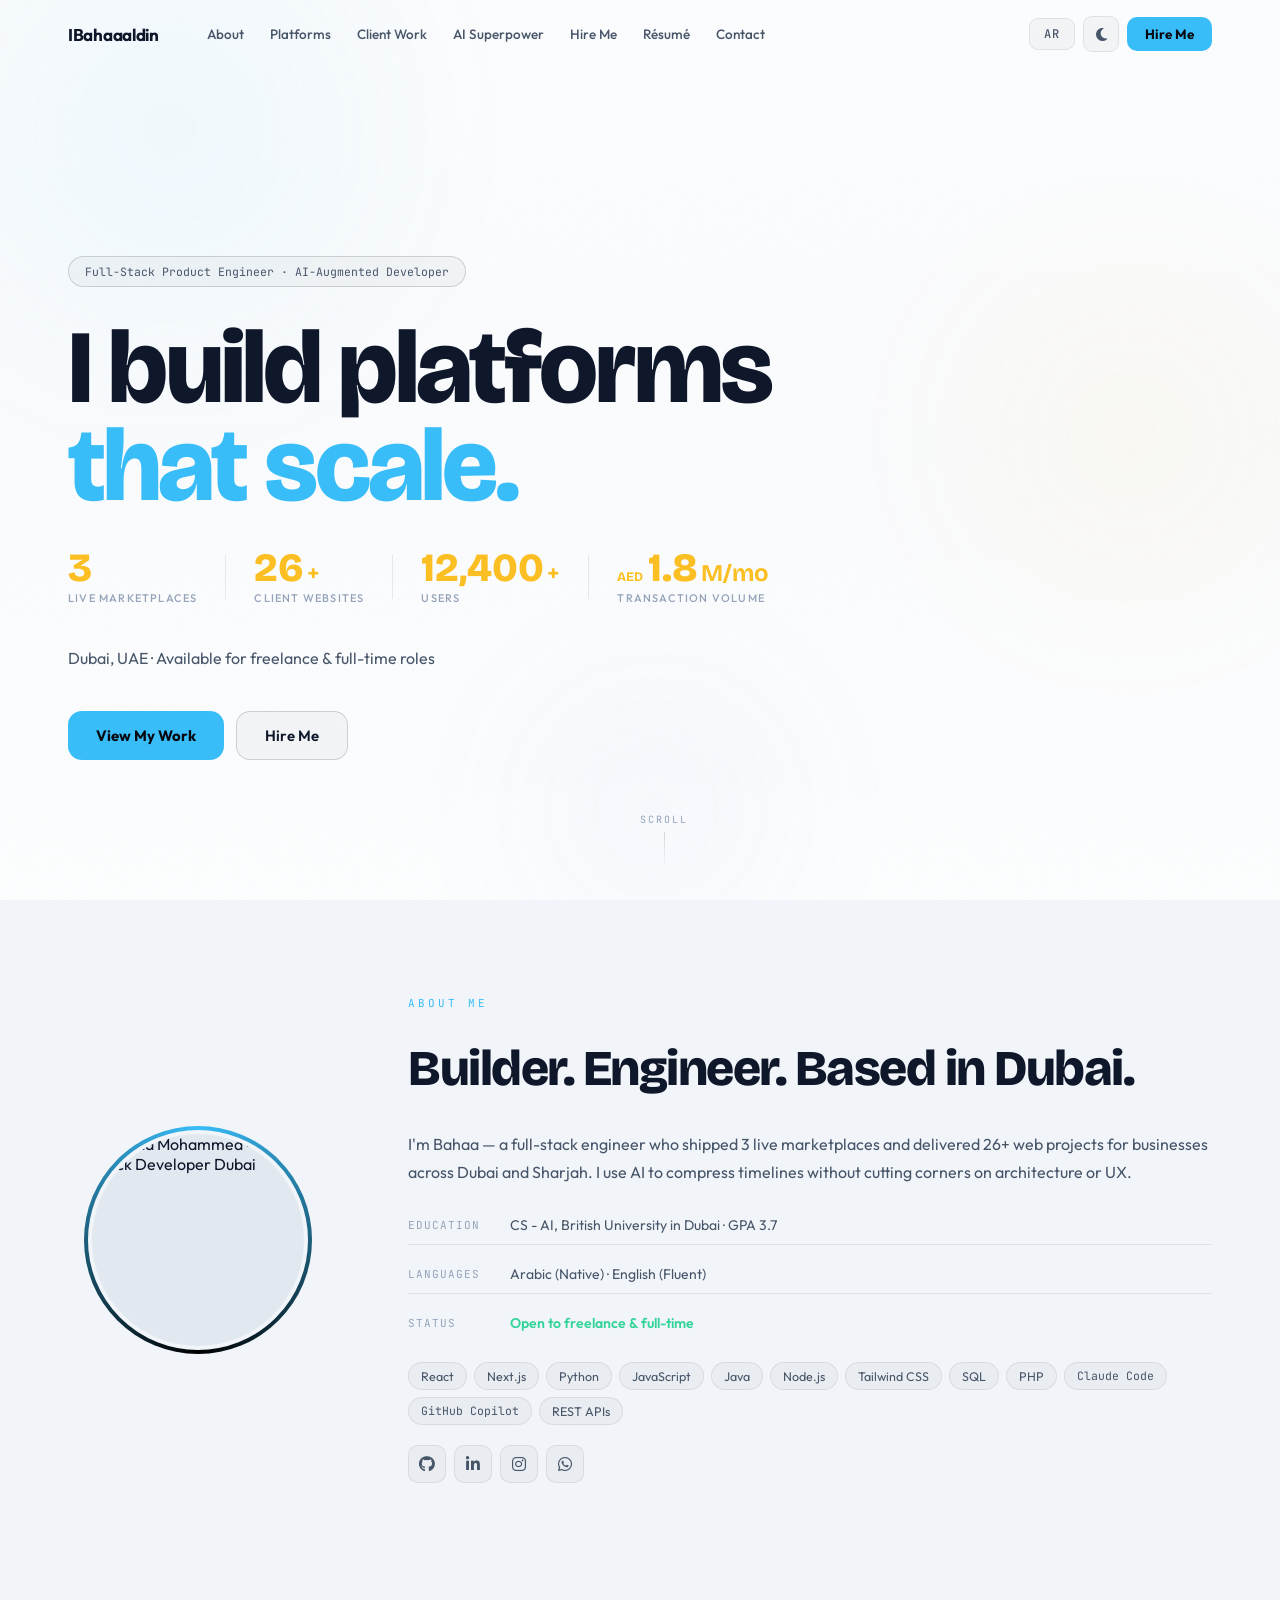
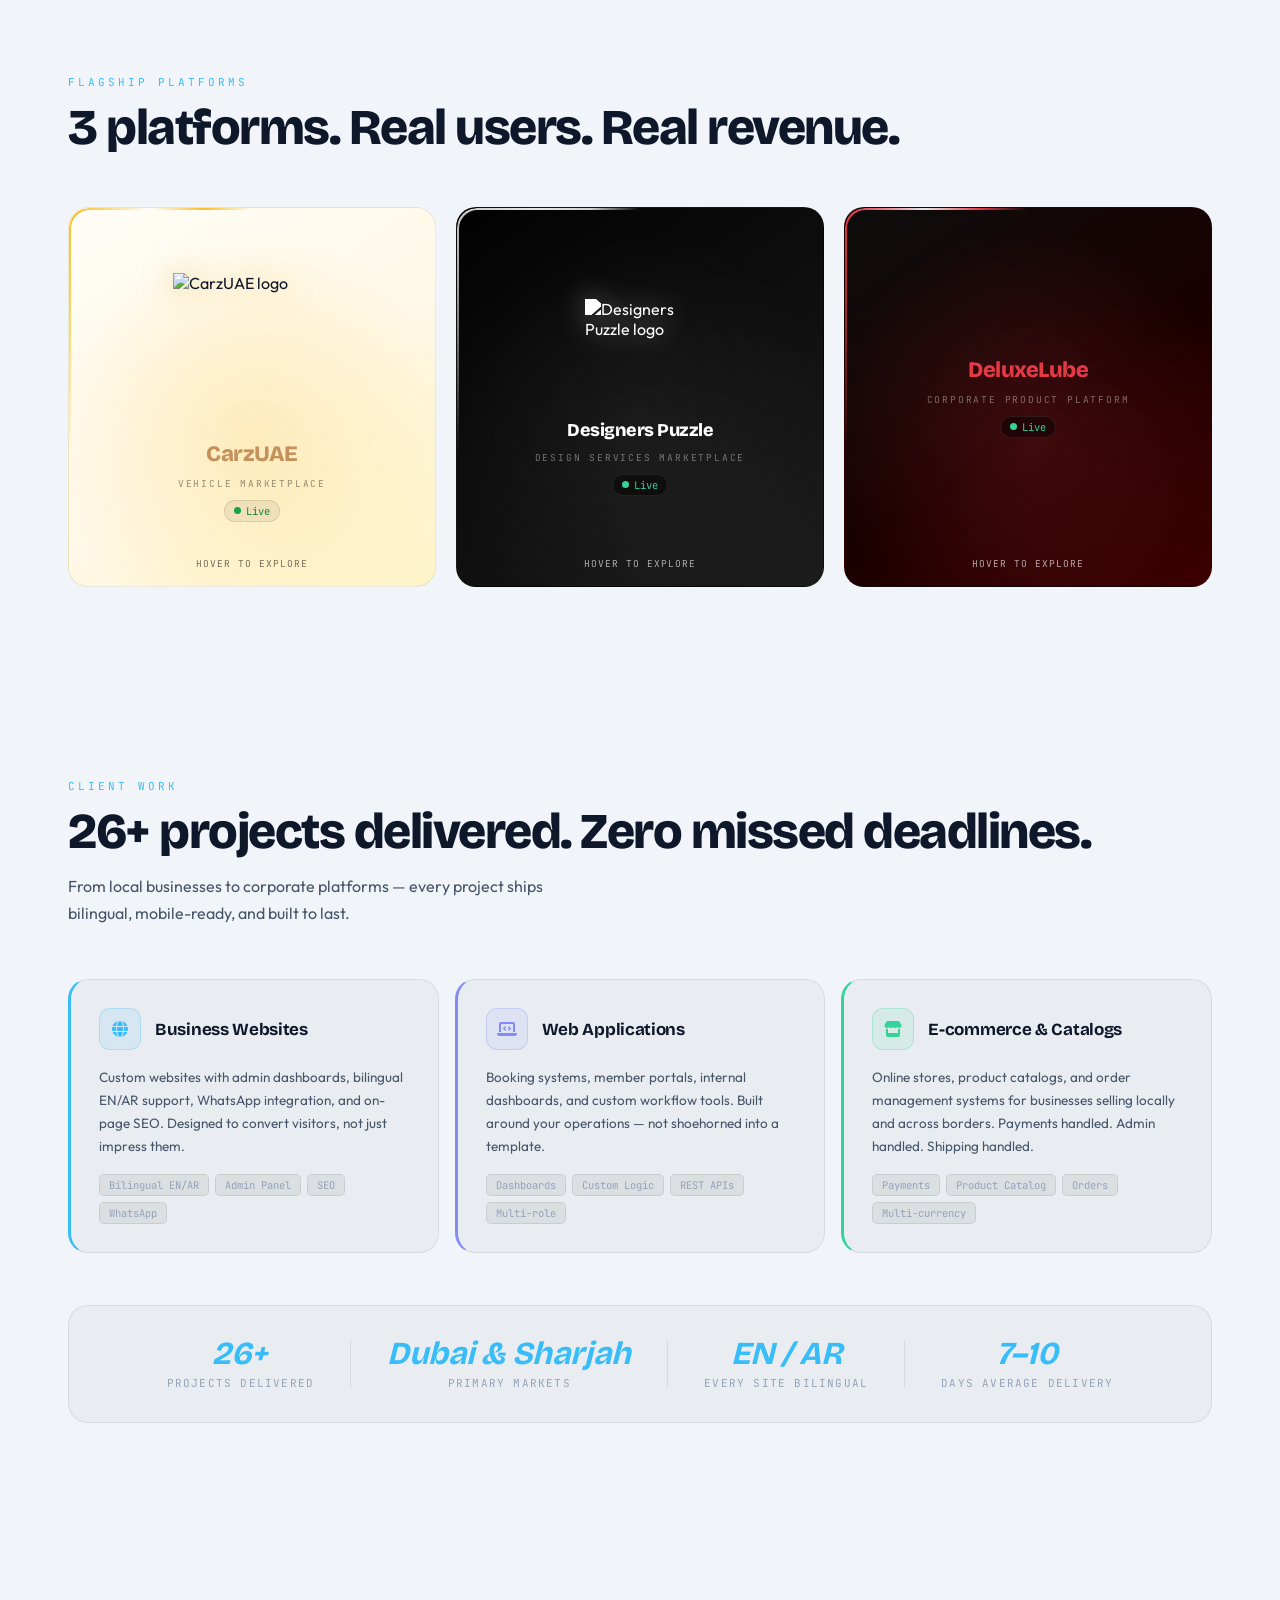
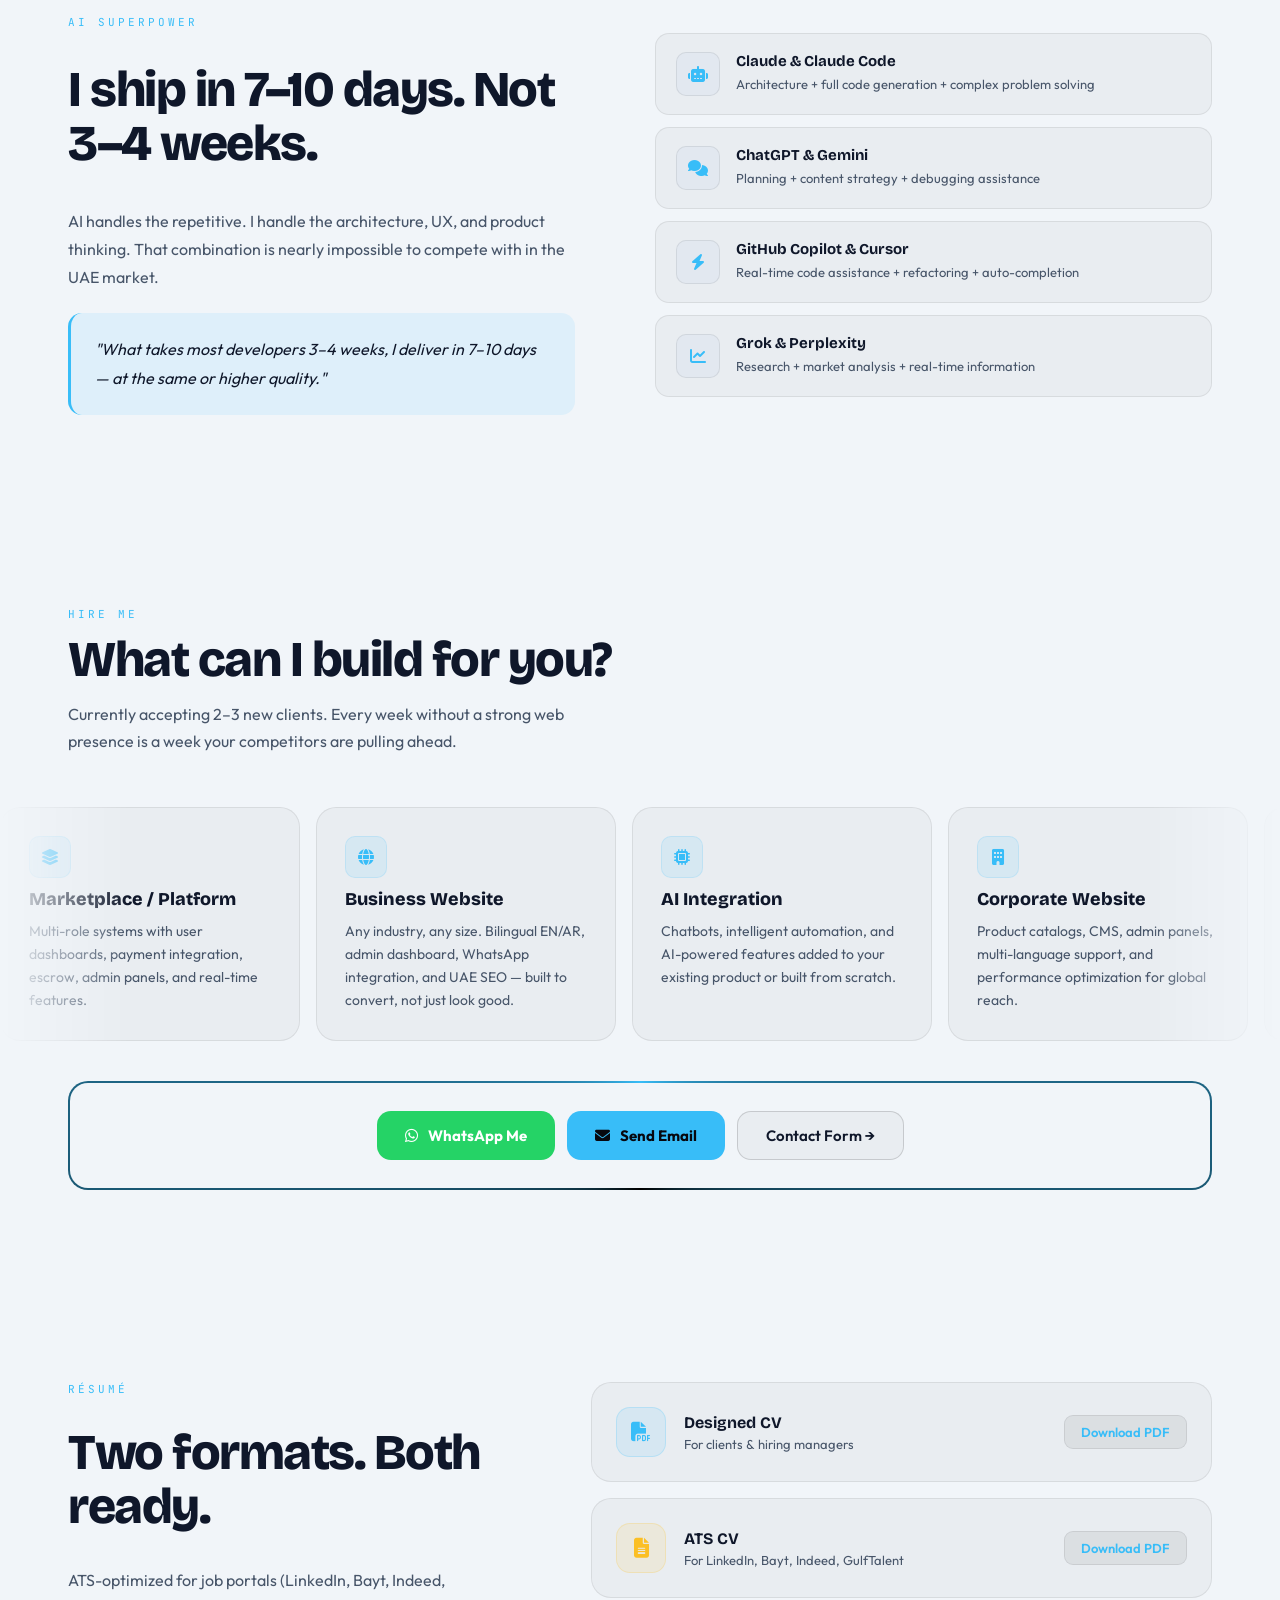
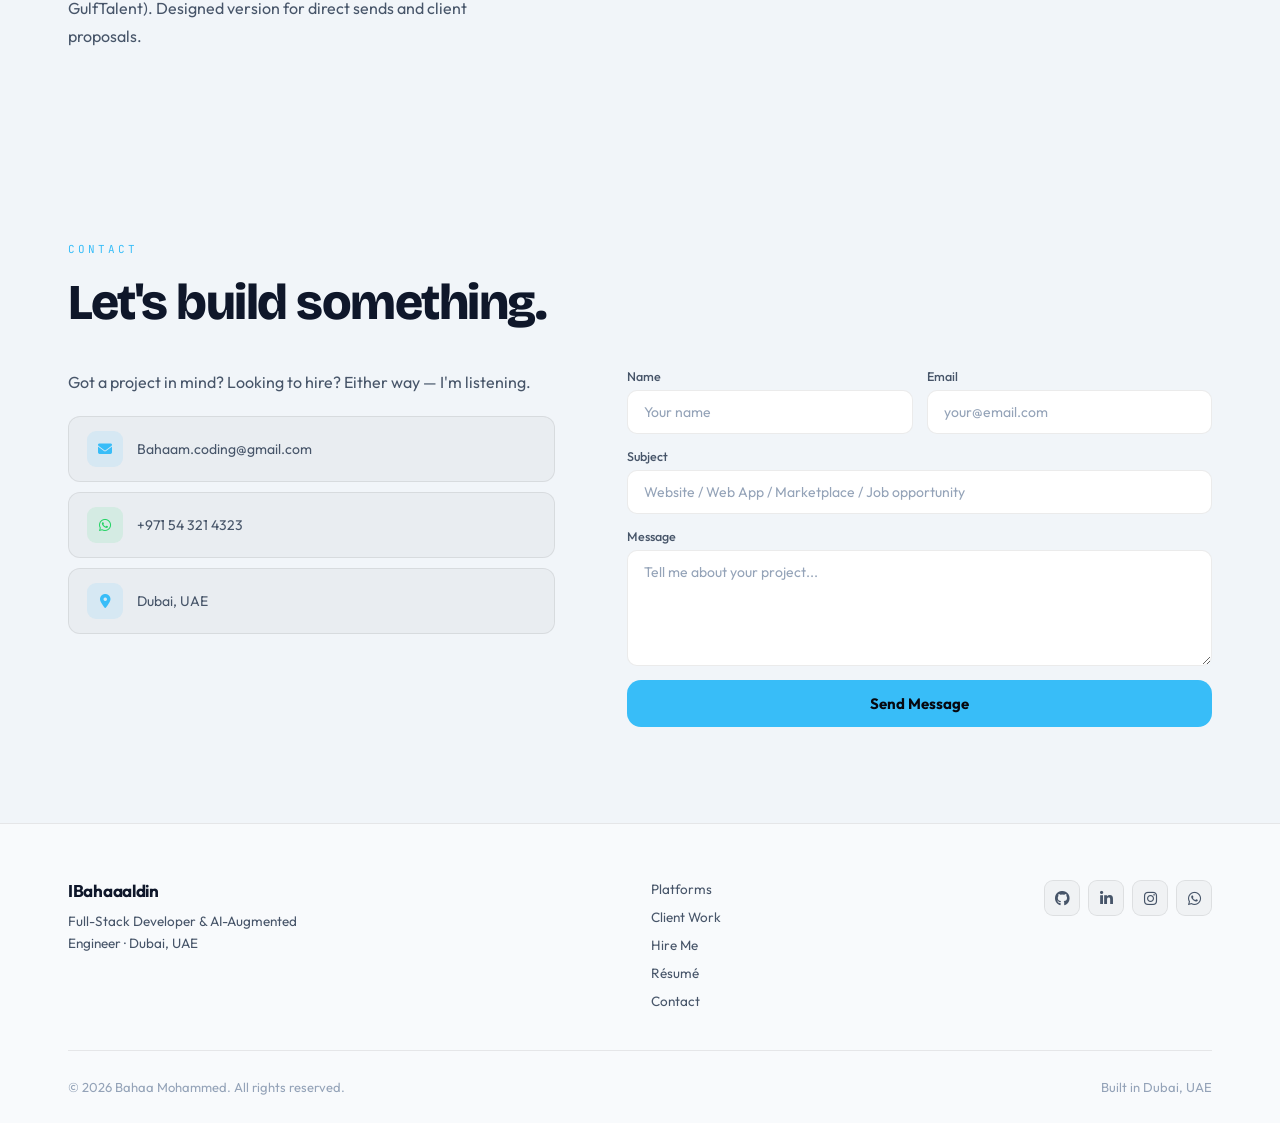
==== commit c259ad05: "feat: hire cards converted to infinite auto-scrolling marquee" ====
--- a/index.html
+++ b/index.html
@@ -965,60 +965,57 @@
             presence is a week your competitors are pulling ahead.
           </p>
         </div>
-        <div class="hire-grid">
-          <div class="h-card reveal">
+      </div>
+
+      <!-- Infinite marquee — full viewport width -->
+      <div class="hire-slider" aria-label="Services">
+        <div class="hire-track">
+          <!-- set 1 -->
+          <div class="h-card">
             <div class="h-icon"><i class="fas fa-layer-group"></i></div>
-            <h3 data-en="Marketplace / Platform" data-ar="سوق / منصة">
-              Marketplace / Platform
-            </h3>
-            <p
-              data-en="Multi-role systems with user dashboards, payment integration, escrow, admin panels, and real-time features."
-              data-ar="أنظمة متعددة الأدوار مع لوحات المستخدم ودمج المدفوعات والضمان وأنظمة الإدارة."
-            >
-              Multi-role systems with user dashboards, payment integration,
-              escrow, admin panels, and real-time features.
-            </p>
-          </div>
-          <div class="h-card reveal">
+            <h3 data-en="Marketplace / Platform" data-ar="سوق / منصة">Marketplace / Platform</h3>
+            <p data-en="Multi-role systems with user dashboards, payment integration, escrow, admin panels, and real-time features." data-ar="أنظمة متعددة الأدوار مع لوحات المستخدم ودمج المدفوعات والضمان وأنظمة الإدارة.">Multi-role systems with user dashboards, payment integration, escrow, admin panels, and real-time features.</p>
+          </div>
+          <div class="h-card">
             <div class="h-icon"><i class="fas fa-globe"></i></div>
-            <h3 data-en="Business Website" data-ar="موقع أعمال">
-              Business Website
-            </h3>
-            <p
-              data-en="Any industry, any size. Bilingual EN/AR, admin dashboard, WhatsApp integration, and UAE SEO — built to convert, not just look good."
-              data-ar="أي صناعة، أي حجم. ثنائي اللغة ولوحة تحكم وتكامل واتساب وتحسين SEO — مبني للتحويل لا فقط للمظهر."
-            >
-              Any industry, any size. Bilingual EN/AR, admin dashboard, WhatsApp
-              integration, and UAE SEO — built to convert, not just look good.
-            </p>
-          </div>
-          <div class="h-card reveal">
+            <h3 data-en="Business Website" data-ar="موقع أعمال">Business Website</h3>
+            <p data-en="Any industry, any size. Bilingual EN/AR, admin dashboard, WhatsApp integration, and UAE SEO — built to convert, not just look good." data-ar="أي صناعة، أي حجم. ثنائي اللغة ولوحة تحكم وتكامل واتساب وتحسين SEO — مبني للتحويل لا فقط للمظهر.">Any industry, any size. Bilingual EN/AR, admin dashboard, WhatsApp integration, and UAE SEO — built to convert, not just look good.</p>
+          </div>
+          <div class="h-card">
             <div class="h-icon"><i class="fas fa-microchip"></i></div>
-            <h3 data-en="AI Integration" data-ar="تكامل الذكاء الاصطناعي">
-              AI Integration
-            </h3>
-            <p
-              data-en="Chatbots, intelligent automation, and AI-powered features added to your existing product or built from scratch."
-              data-ar="روبوتات الدردشة والأتمتة الذكية والميزات المدعومة بالذكاء الاصطناعي لمنتجك الحالي أو من الصفر."
-            >
-              Chatbots, intelligent automation, and AI-powered features added to
-              your existing product or built from scratch.
-            </p>
-          </div>
-          <div class="h-card reveal">
+            <h3 data-en="AI Integration" data-ar="تكامل الذكاء الاصطناعي">AI Integration</h3>
+            <p data-en="Chatbots, intelligent automation, and AI-powered features added to your existing product or built from scratch." data-ar="روبوتات الدردشة والأتمتة الذكية والميزات المدعومة بالذكاء الاصطناعي لمنتجك الحالي أو من الصفر.">Chatbots, intelligent automation, and AI-powered features added to your existing product or built from scratch.</p>
+          </div>
+          <div class="h-card">
             <div class="h-icon"><i class="fas fa-building"></i></div>
-            <h3 data-en="Corporate Website" data-ar="موقع شركة">
-              Corporate Website
-            </h3>
-            <p
-              data-en="Product catalogs, CMS, admin panels, multi-language support, and performance optimization for global reach."
-              data-ar="كتالوجات المنتجات ونظام إدارة المحتوى ولوحات الإدارة ودعم متعدد اللغات وتحسين الأداء."
-            >
-              Product catalogs, CMS, admin panels, multi-language support, and
-              performance optimization for global reach.
-            </p>
-          </div>
-        </div>
+            <h3 data-en="Corporate Website" data-ar="موقع شركة">Corporate Website</h3>
+            <p data-en="Product catalogs, CMS, admin panels, multi-language support, and performance optimization for global reach." data-ar="كتالوجات المنتجات ونظام إدارة المحتوى ولوحات الإدارة ودعم متعدد اللغات وتحسين الأداء.">Product catalogs, CMS, admin panels, multi-language support, and performance optimization for global reach.</p>
+          </div>
+          <!-- set 2 — duplicate for seamless loop -->
+          <div class="h-card" aria-hidden="true">
+            <div class="h-icon"><i class="fas fa-layer-group"></i></div>
+            <h3>Marketplace / Platform</h3>
+            <p>Multi-role systems with user dashboards, payment integration, escrow, admin panels, and real-time features.</p>
+          </div>
+          <div class="h-card" aria-hidden="true">
+            <div class="h-icon"><i class="fas fa-globe"></i></div>
+            <h3>Business Website</h3>
+            <p>Any industry, any size. Bilingual EN/AR, admin dashboard, WhatsApp integration, and UAE SEO — built to convert, not just look good.</p>
+          </div>
+          <div class="h-card" aria-hidden="true">
+            <div class="h-icon"><i class="fas fa-microchip"></i></div>
+            <h3>AI Integration</h3>
+            <p>Chatbots, intelligent automation, and AI-powered features added to your existing product or built from scratch.</p>
+          </div>
+          <div class="h-card" aria-hidden="true">
+            <div class="h-icon"><i class="fas fa-building"></i></div>
+            <h3>Corporate Website</h3>
+            <p>Product catalogs, CMS, admin panels, multi-language support, and performance optimization for global reach.</p>
+          </div>
+        </div>
+      </div>
+
+      <div class="container">
         <div class="hire-ctas">
           <a
             href="https://wa.me/971543214323"
--- a/css/Styles.css
+++ b/css/Styles.css
@@ -1256,13 +1256,40 @@
 #hire {
   background: var(--bg-2);
 }
-.hire-grid {
-  display: grid;
-  grid-template-columns: repeat(2, 1fr);
+
+/* ── Hire slider (infinite marquee) ── */
+.hire-slider {
+  width: 100%;
+  overflow: hidden;
+  margin: 40px 0 40px;
+  /* fade out at both edges */
+  mask-image: linear-gradient(to right, transparent 0%, #000 10%, #000 90%, transparent 100%);
+  -webkit-mask-image: linear-gradient(to right, transparent 0%, #000 10%, #000 90%, transparent 100%);
+}
+.hire-track {
+  display: flex;
   gap: 16px;
-  margin-bottom: 32px;
-}
+  width: max-content;
+  animation: hire-marquee 22s linear infinite;
+}
+.hire-track:hover {
+  animation-play-state: paused;
+}
+@keyframes hire-marquee {
+  from { transform: translateX(0); }
+  to   { transform: translateX(-50%); }
+}
+[dir="rtl"] .hire-track {
+  animation-name: hire-marquee-rtl;
+}
+@keyframes hire-marquee-rtl {
+  from { transform: translateX(0); }
+  to   { transform: translateX(50%); }
+}
+
 .h-card {
+  width: 300px;
+  flex-shrink: 0;
   padding: 28px;
   border-radius: var(--rl);
   border: 1px solid var(--border);
@@ -1278,7 +1305,7 @@
 .h-card:hover {
   border-color: var(--border-s);
   background: var(--surface-h);
-  transform: translateY(-2px);
+  transform: translateY(-3px);
 }
 .h-icon {
   width: 42px;
@@ -2006,9 +2033,6 @@
     grid-template-columns: 1fr;
     gap: 48px;
   }
-  .hire-grid {
-    grid-template-columns: 1fr 1fr;
-  }
   .resume-layout {
     grid-template-columns: 1fr;
     gap: 40px;
@@ -2100,9 +2124,6 @@
     width: calc(50% - 8px);
     padding: 0;
   }
-  .hire-grid {
-    grid-template-columns: 1fr;
-  }
 
   .hire-ctas {
     flex-direction: column;
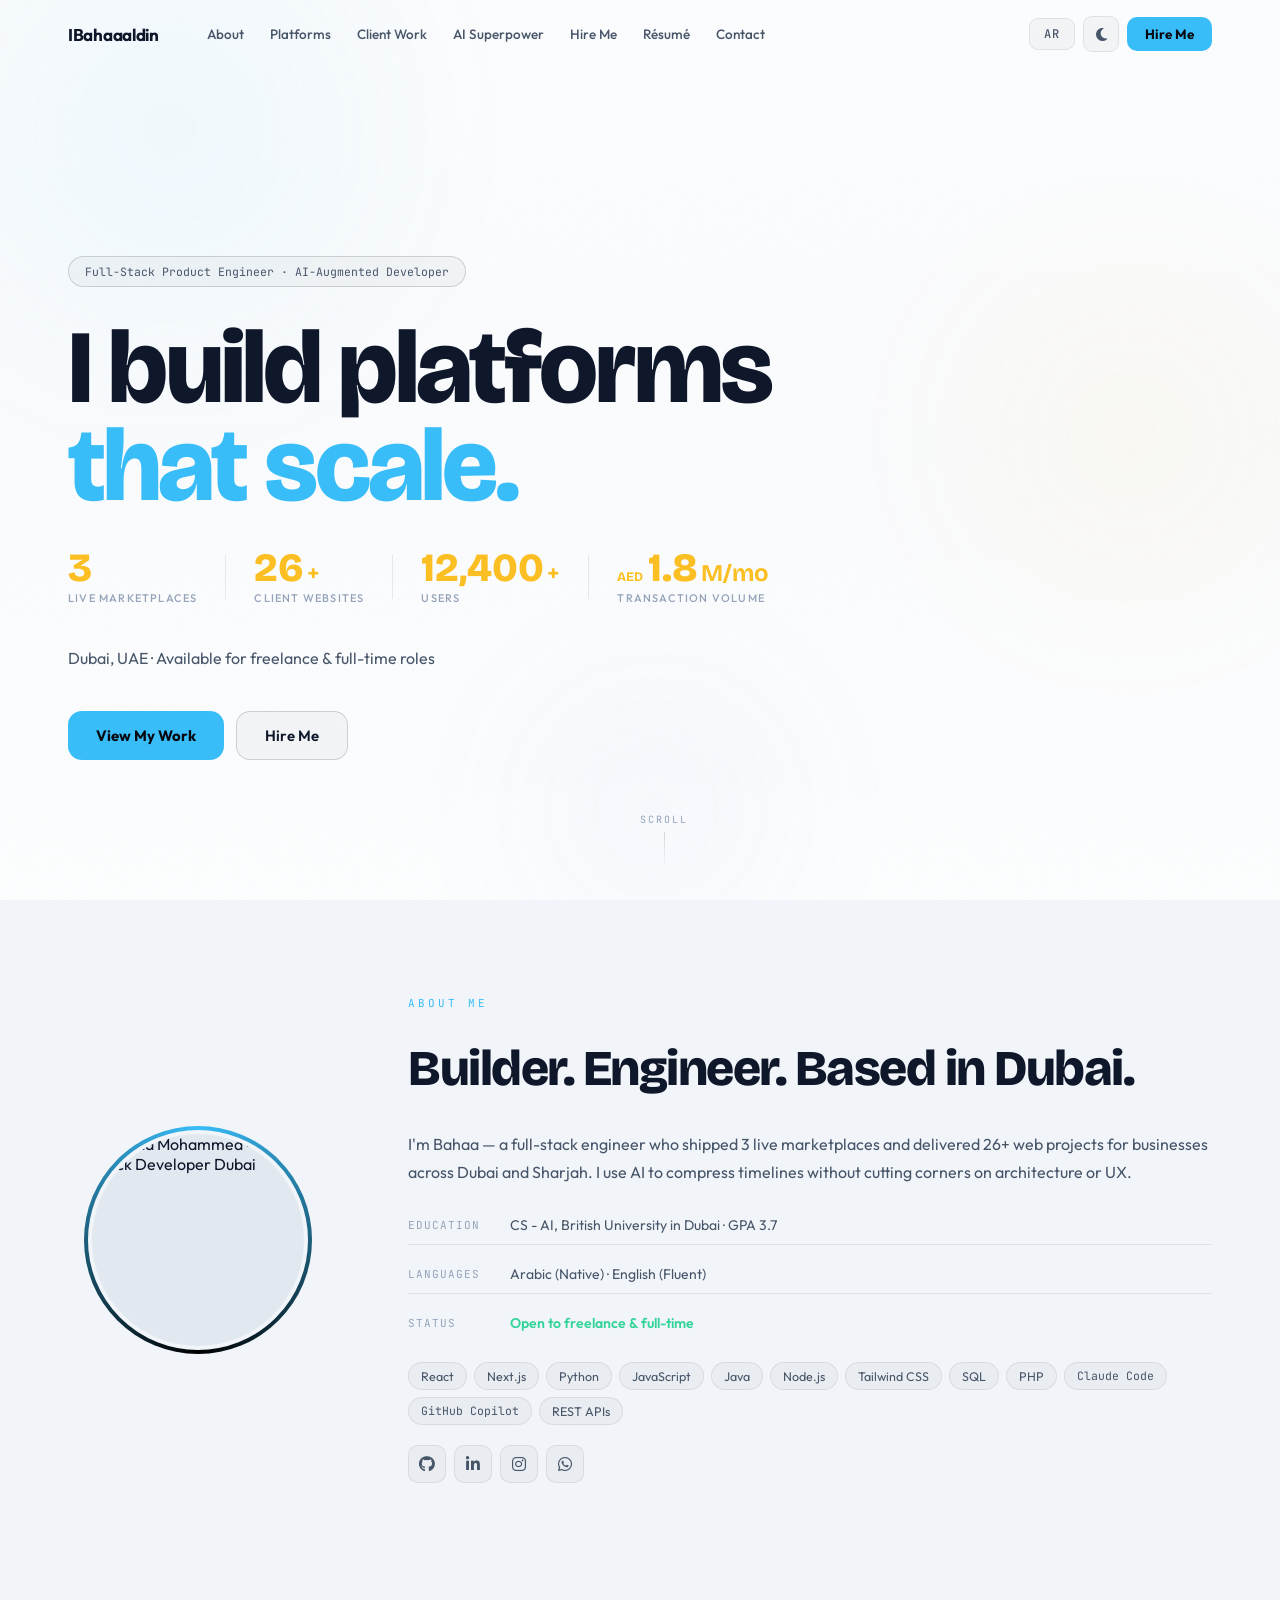
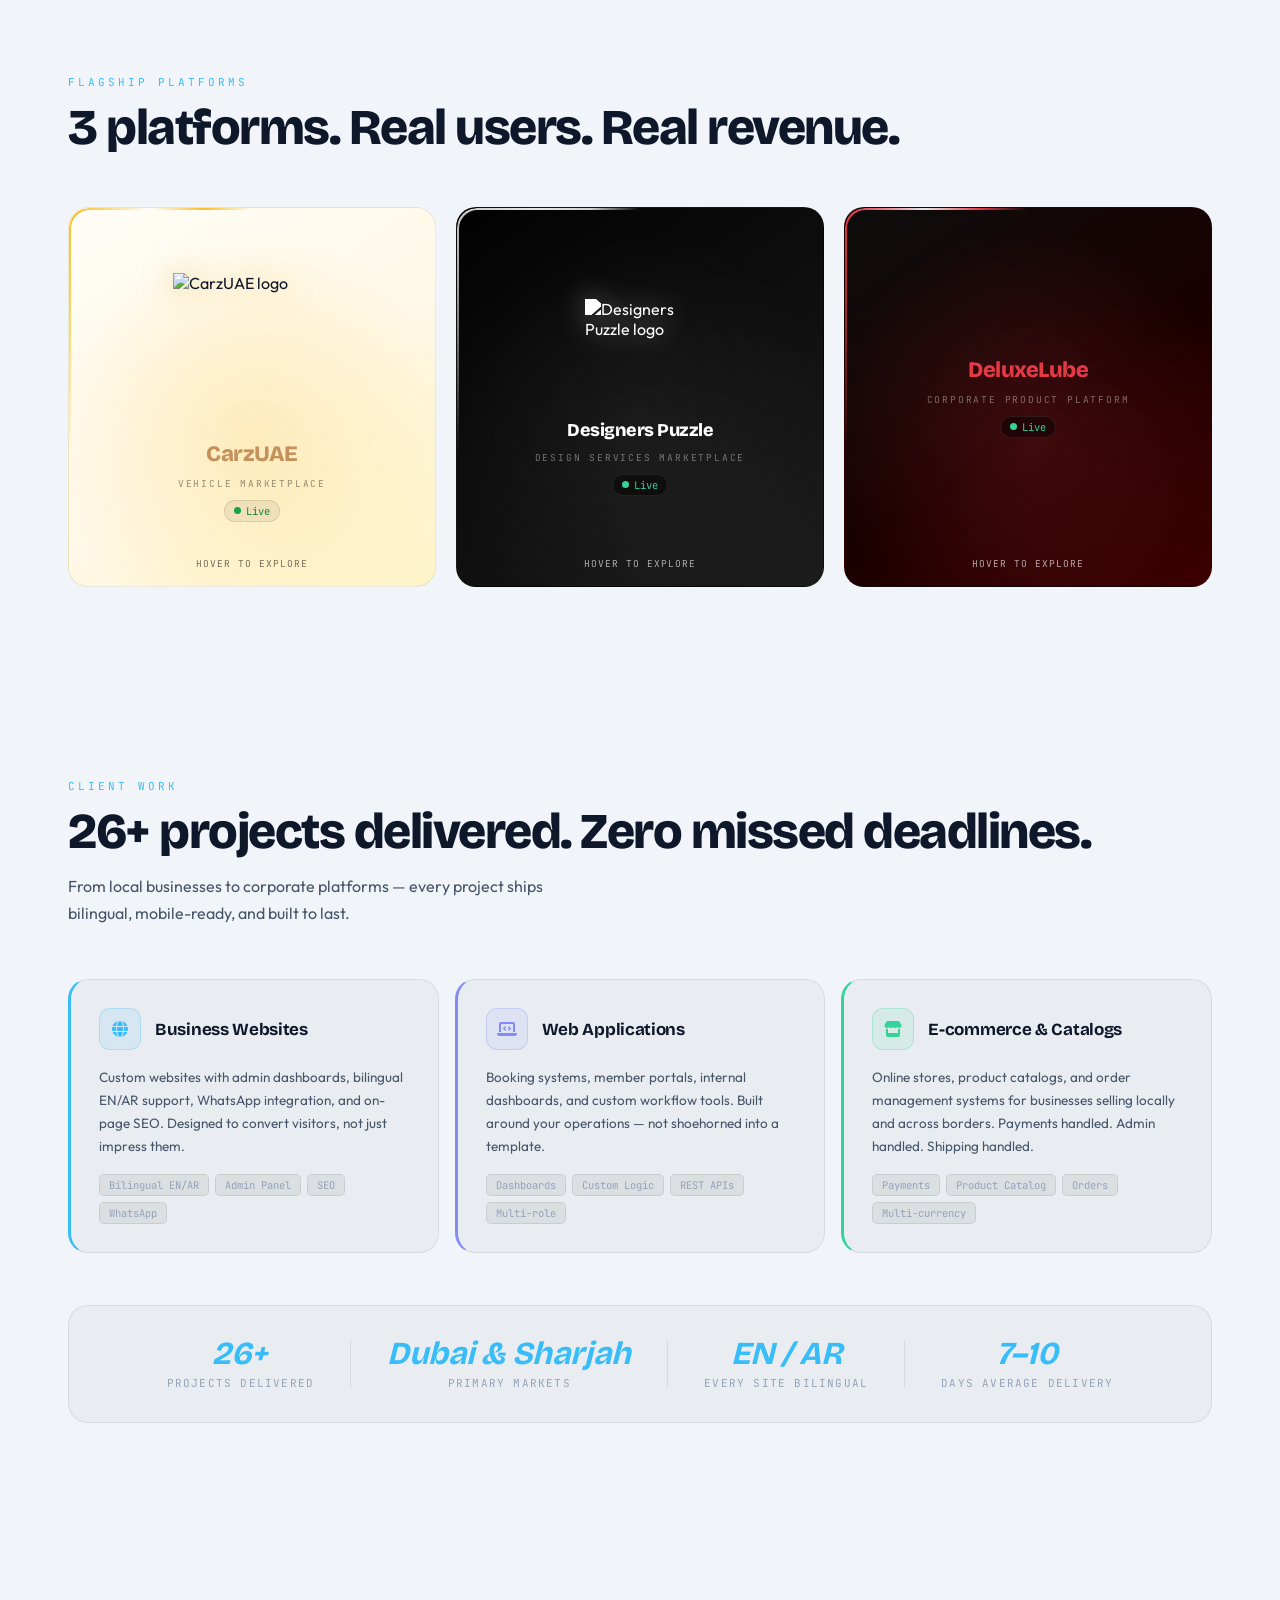
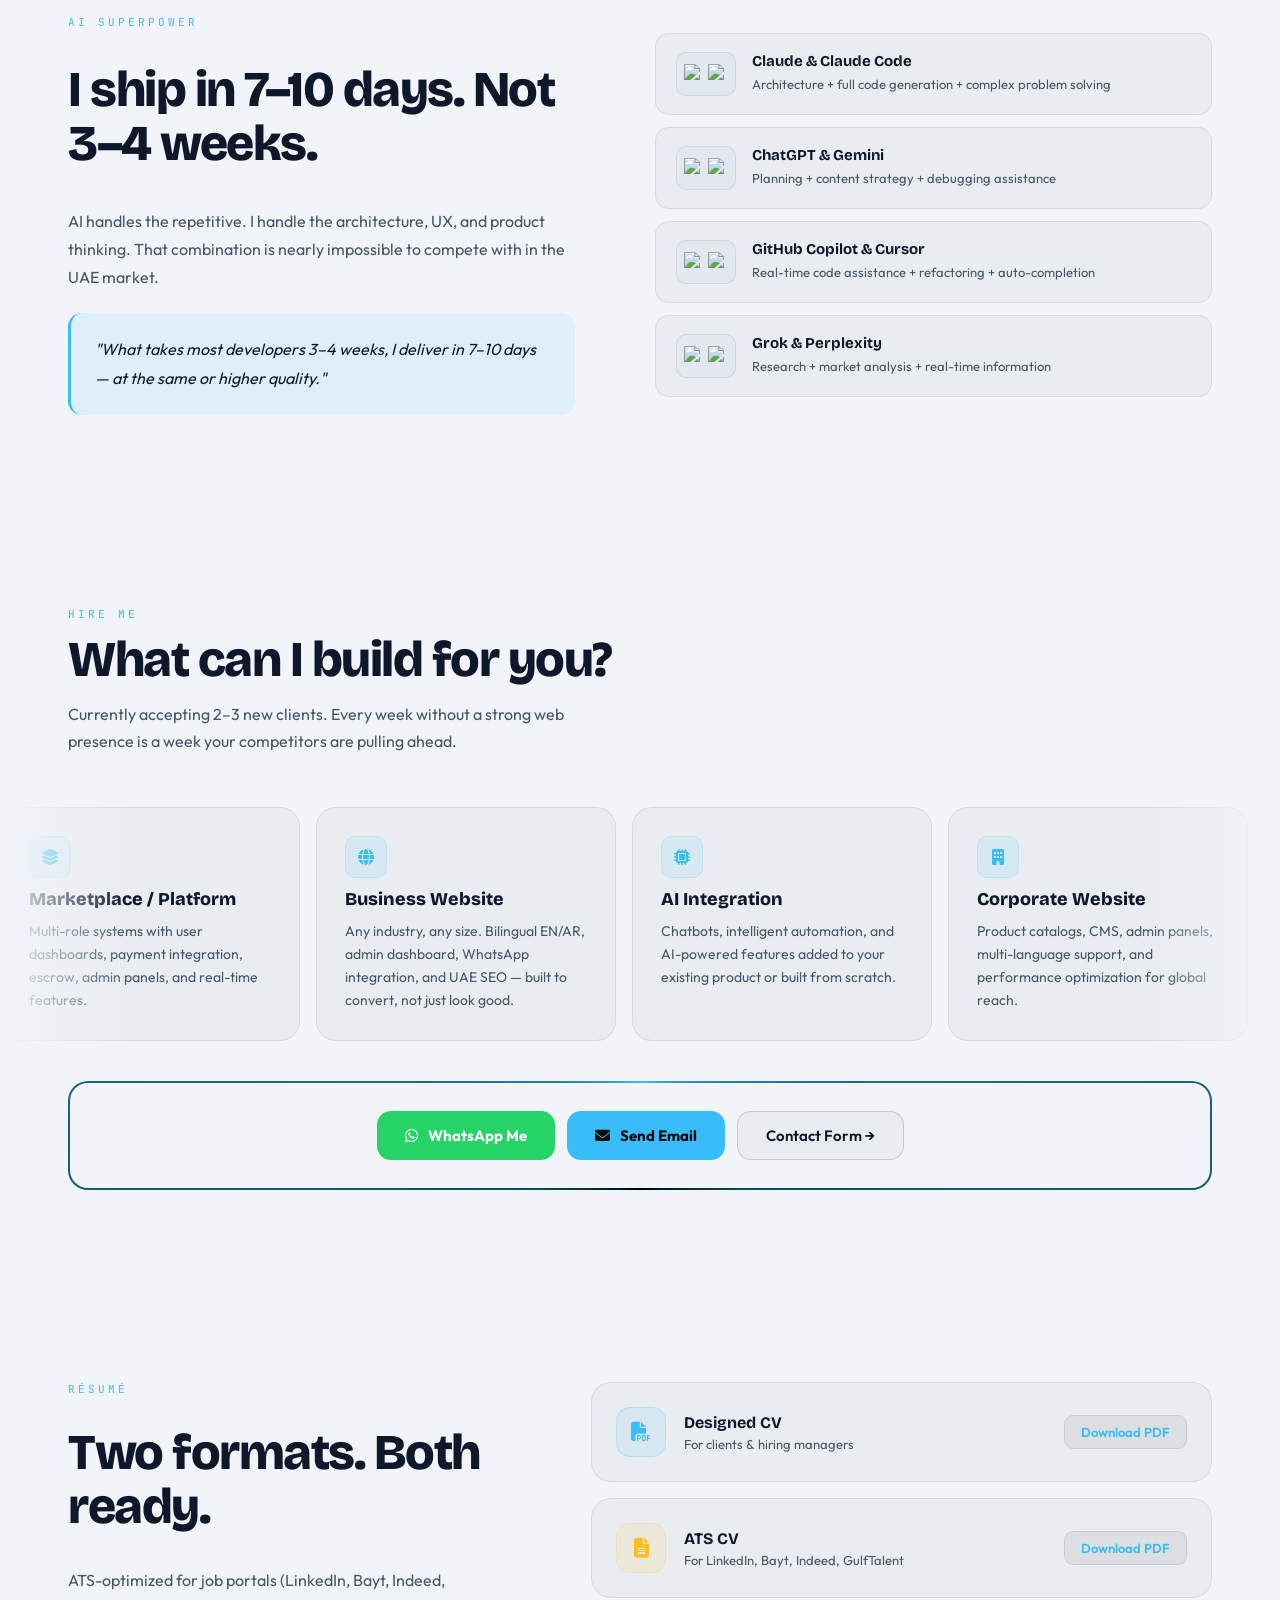
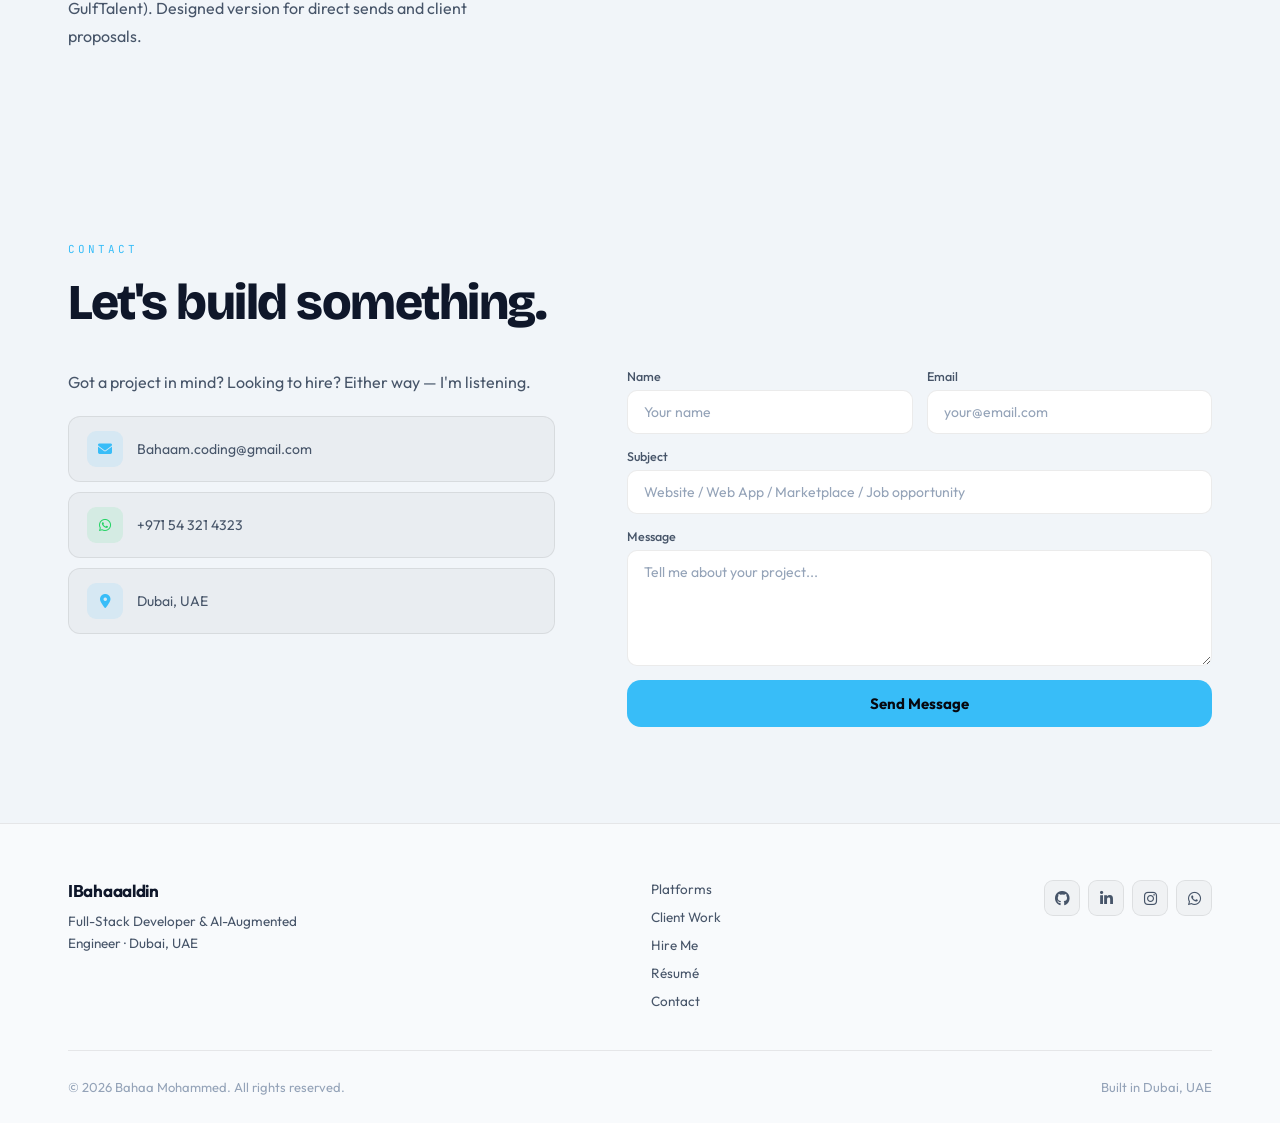
==== commit 071870ca: "feat: AI tools use real brand logos from Simple Icons CDN" ====
--- a/index.html
+++ b/index.html
@@ -893,7 +893,10 @@
           </div>
           <div class="ai-right">
             <div class="ai-tool reveal">
-              <div class="ai-icon"><i class="fas fa-robot"></i></div>
+              <div class="ai-icon ai-icon-pair">
+                <img src="https://cdn.simpleicons.org/anthropic" class="ai-logo" alt="Anthropic" />
+                <img src="https://cdn.simpleicons.org/claudeai" class="ai-logo" alt="Claude" />
+              </div>
               <div>
                 <h4>Claude &amp; Claude Code</h4>
                 <p
@@ -905,7 +908,10 @@
               </div>
             </div>
             <div class="ai-tool reveal">
-              <div class="ai-icon"><i class="fas fa-comments"></i></div>
+              <div class="ai-icon ai-icon-pair">
+                <img src="https://cdn.simpleicons.org/openai" class="ai-logo" alt="OpenAI" />
+                <img src="https://cdn.simpleicons.org/googlegemini" class="ai-logo" alt="Gemini" />
+              </div>
               <div>
                 <h4>ChatGPT &amp; Gemini</h4>
                 <p
@@ -917,7 +923,10 @@
               </div>
             </div>
             <div class="ai-tool reveal">
-              <div class="ai-icon"><i class="fas fa-bolt"></i></div>
+              <div class="ai-icon ai-icon-pair">
+                <img src="https://cdn.simpleicons.org/githubcopilot" class="ai-logo" alt="GitHub Copilot" />
+                <img src="https://cdn.simpleicons.org/cursor" class="ai-logo" alt="Cursor" />
+              </div>
               <div>
                 <h4>GitHub Copilot &amp; Cursor</h4>
                 <p
@@ -929,7 +938,10 @@
               </div>
             </div>
             <div class="ai-tool reveal">
-              <div class="ai-icon"><i class="fas fa-chart-line"></i></div>
+              <div class="ai-icon ai-icon-pair">
+                <img src="https://cdn.simpleicons.org/xai" class="ai-logo" alt="Grok" />
+                <img src="https://cdn.simpleicons.org/perplexity" class="ai-logo" alt="Perplexity" />
+              </div>
               <div>
                 <h4>Grok &amp; Perplexity</h4>
                 <p
--- a/css/Styles.css
+++ b/css/Styles.css
@@ -1236,6 +1236,24 @@
   background: var(--bg-3);
   color: var(--blue);
   border: 1px solid var(--border);
+}
+.ai-icon-pair {
+  width: 60px;
+  gap: 4px;
+}
+.ai-logo {
+  width: 20px;
+  height: 20px;
+  object-fit: contain;
+  display: block;
+}
+/* Dark mode: force logos white */
+body.dark .ai-logo {
+  filter: brightness(0) invert(1);
+}
+/* Light mode: show natural brand colors */
+body.light .ai-logo {
+  filter: none;
 }
 .ai-tool h4 {
   font-family: var(--fd);
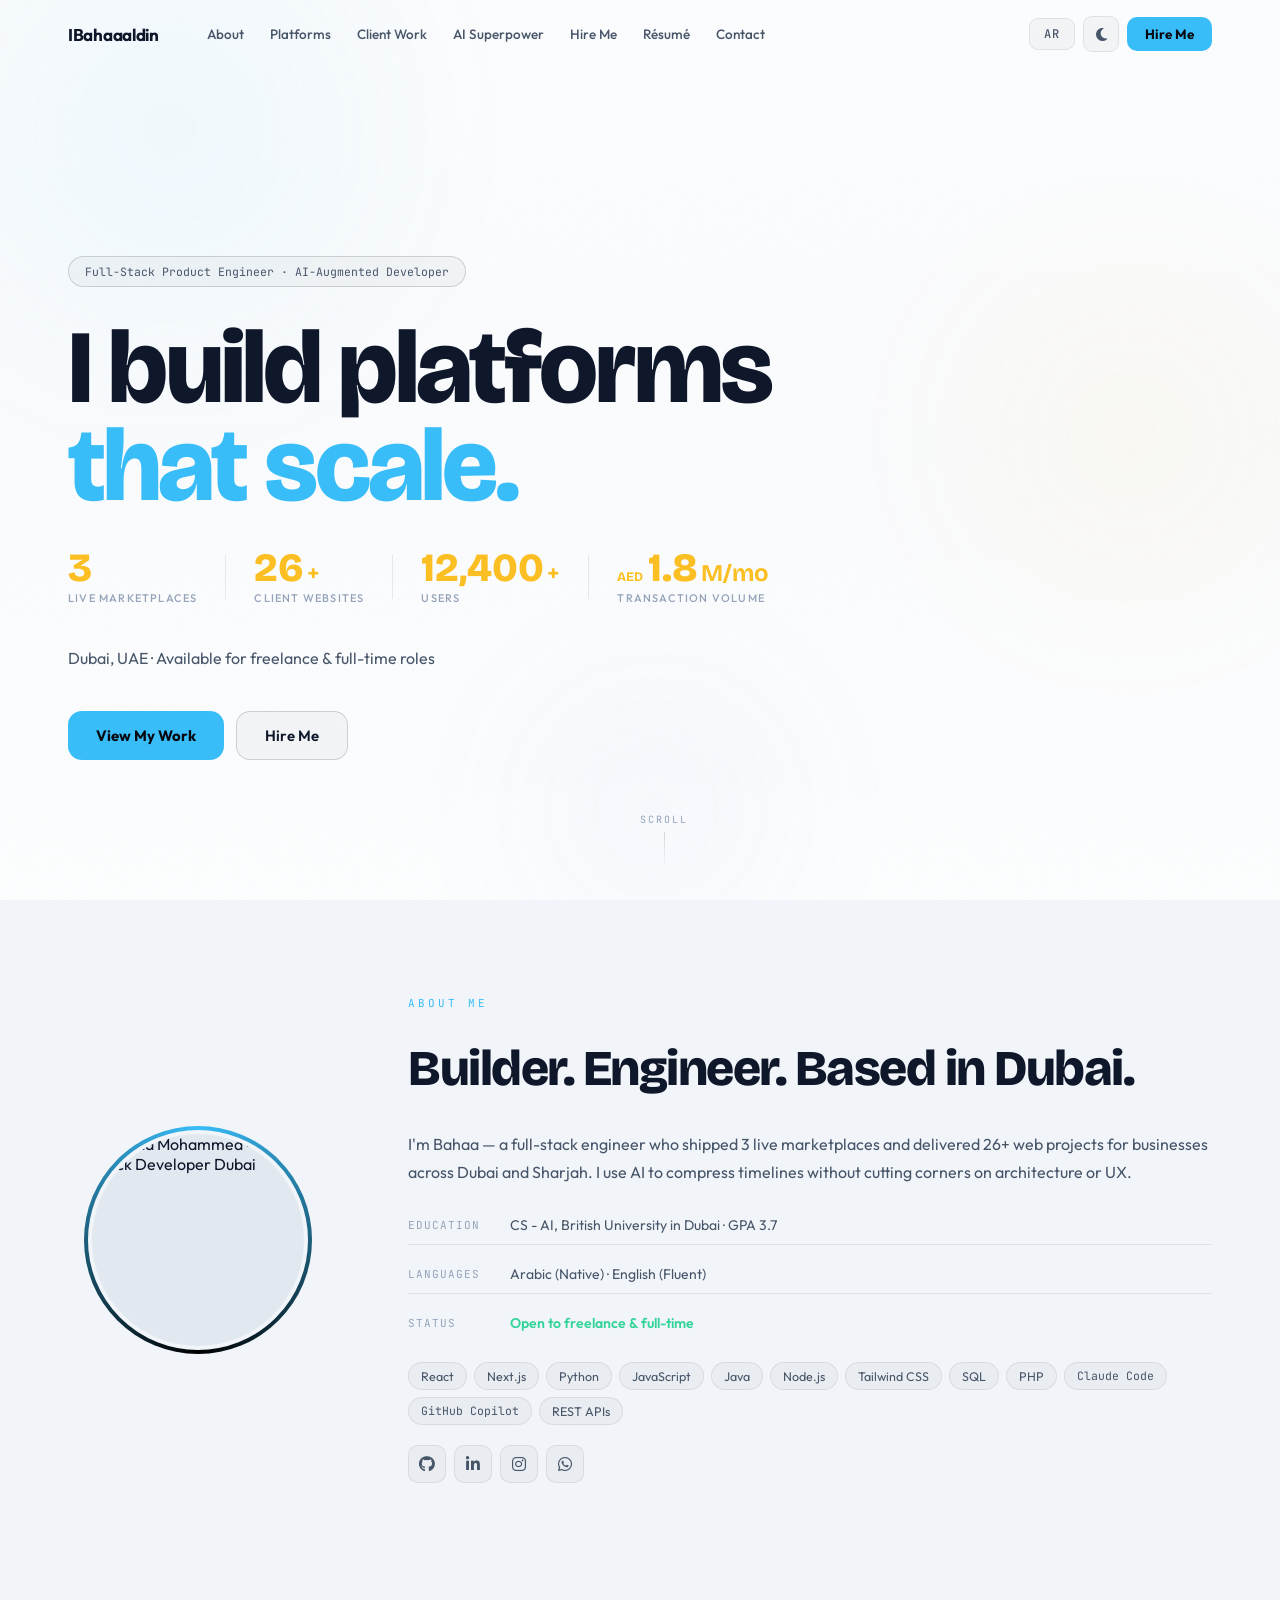
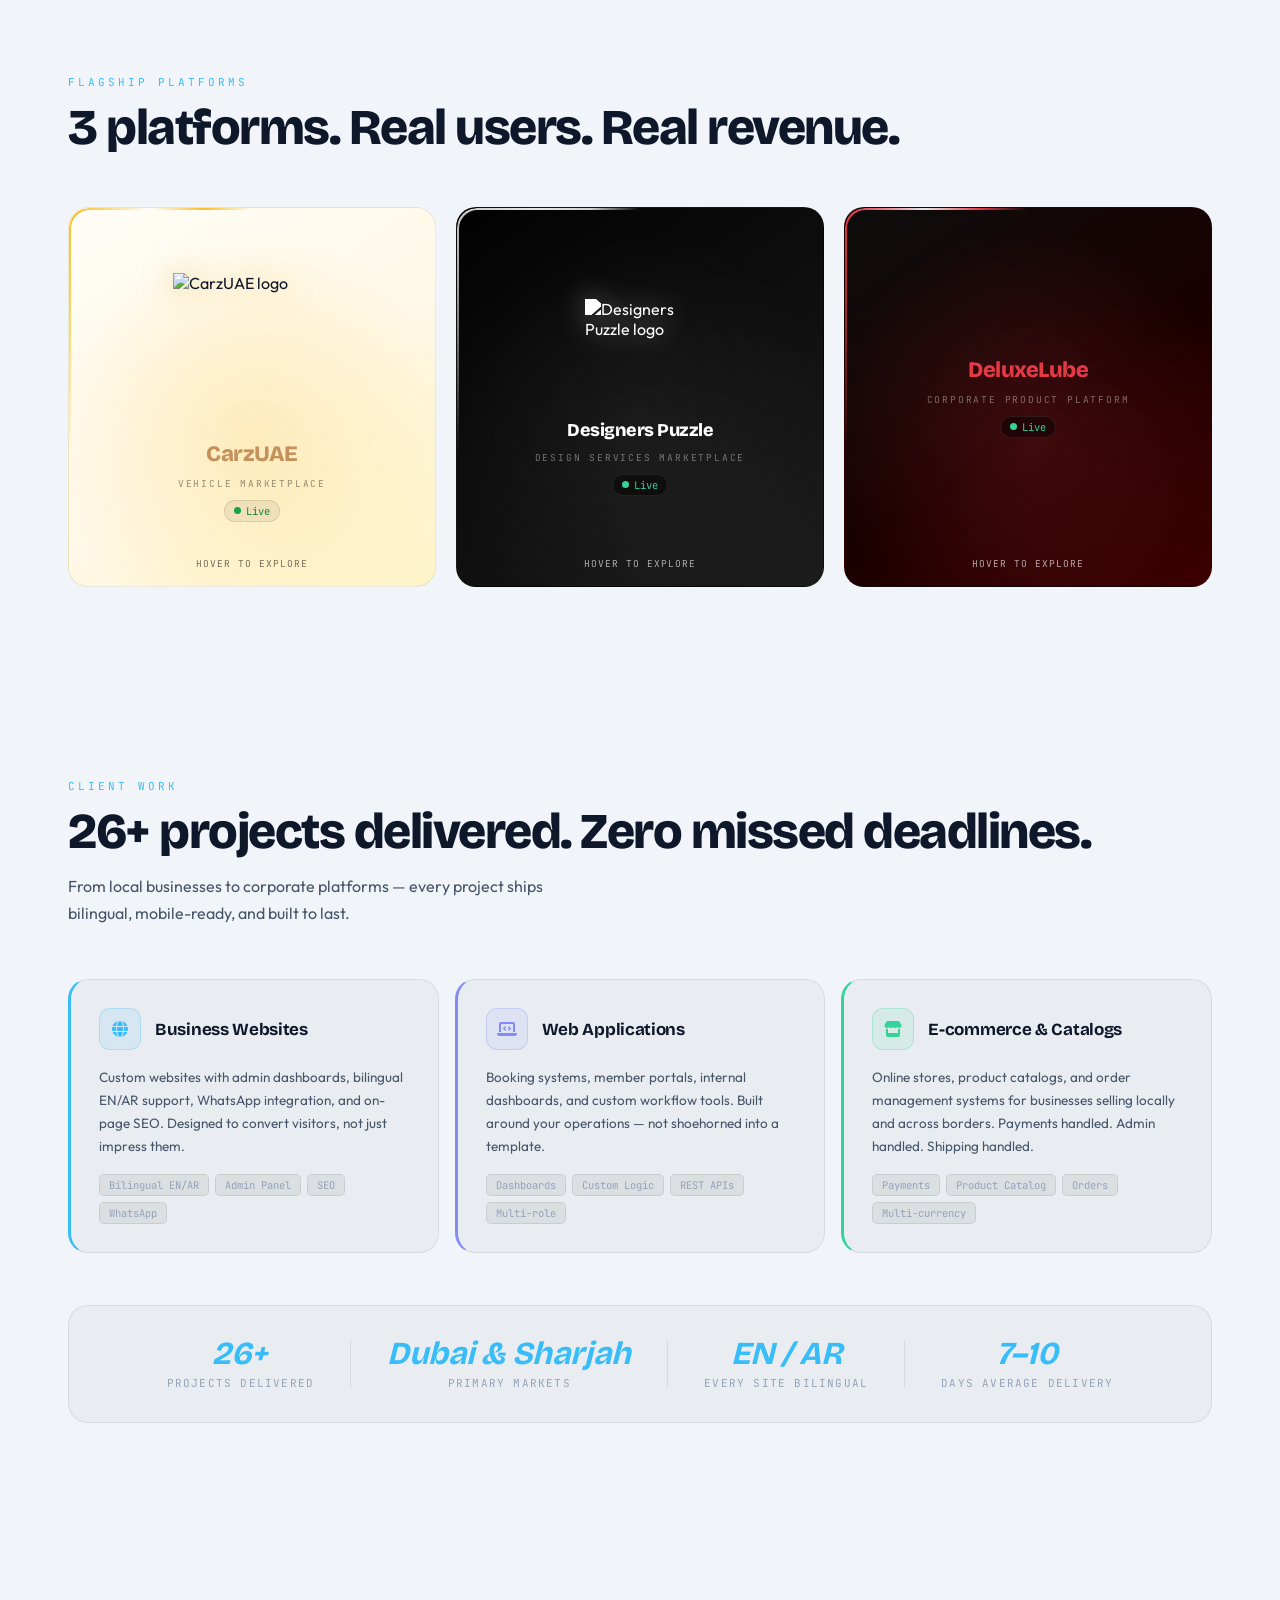
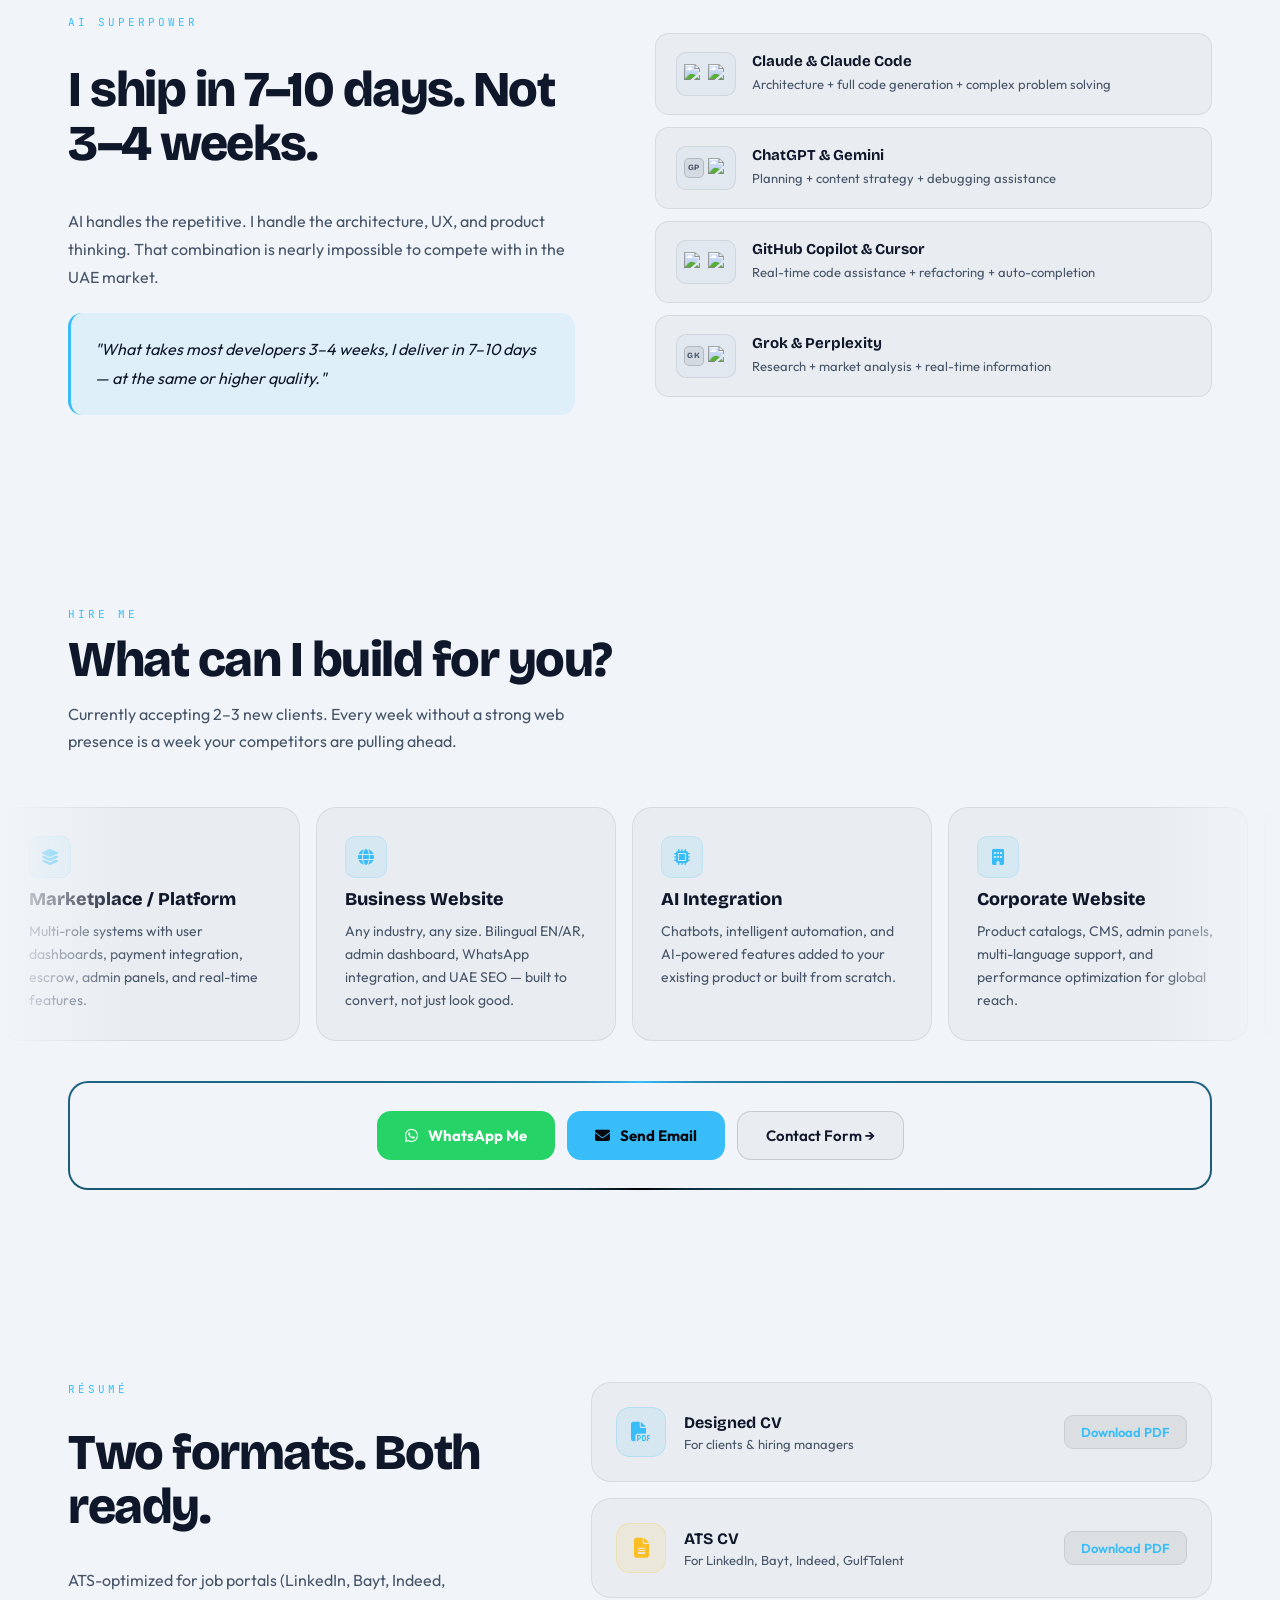
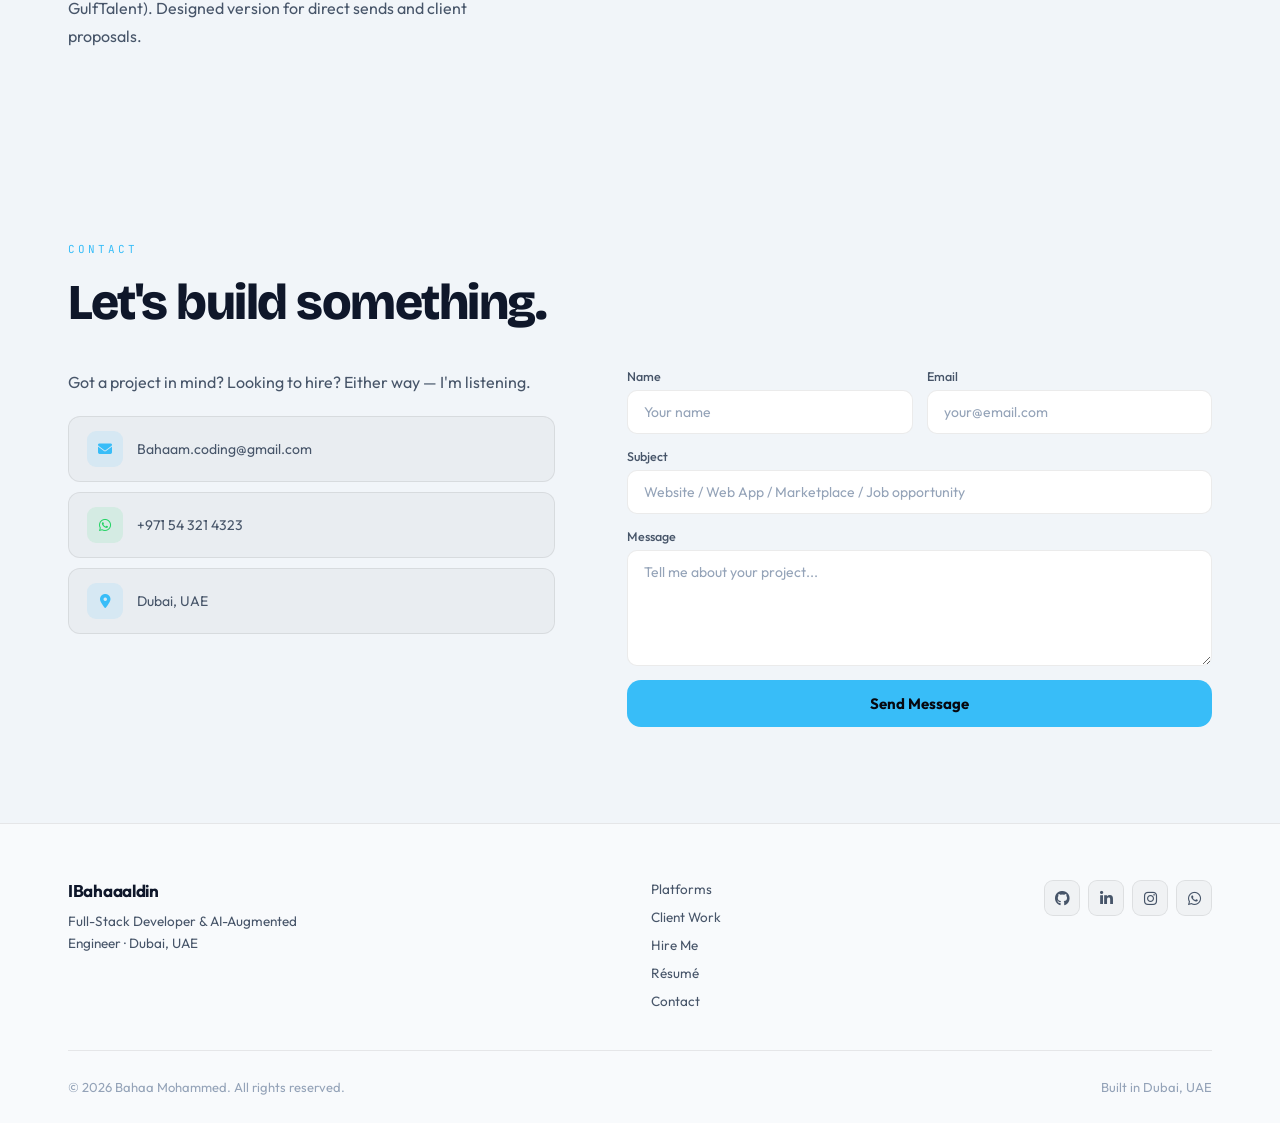
==== commit 83e5dd02: "fix: correct Simple Icons slugs, letter badges for ChatGPT/Grok (no CDN icon available)" ====
--- a/index.html
+++ b/index.html
@@ -895,7 +895,7 @@
             <div class="ai-tool reveal">
               <div class="ai-icon ai-icon-pair">
                 <img src="https://cdn.simpleicons.org/anthropic" class="ai-logo" alt="Anthropic" />
-                <img src="https://cdn.simpleicons.org/claudeai" class="ai-logo" alt="Claude" />
+                <img src="https://cdn.simpleicons.org/claude" class="ai-logo" alt="Claude" />
               </div>
               <div>
                 <h4>Claude &amp; Claude Code</h4>
@@ -909,7 +909,7 @@
             </div>
             <div class="ai-tool reveal">
               <div class="ai-icon ai-icon-pair">
-                <img src="https://cdn.simpleicons.org/openai" class="ai-logo" alt="OpenAI" />
+                <span class="ai-logo ai-logo-letter">GP</span>
                 <img src="https://cdn.simpleicons.org/googlegemini" class="ai-logo" alt="Gemini" />
               </div>
               <div>
@@ -939,7 +939,7 @@
             </div>
             <div class="ai-tool reveal">
               <div class="ai-icon ai-icon-pair">
-                <img src="https://cdn.simpleicons.org/xai" class="ai-logo" alt="Grok" />
+                <span class="ai-logo ai-logo-letter">GK</span>
                 <img src="https://cdn.simpleicons.org/perplexity" class="ai-logo" alt="Perplexity" />
               </div>
               <div>
--- a/css/Styles.css
+++ b/css/Styles.css
@@ -1246,13 +1246,28 @@
   height: 20px;
   object-fit: contain;
   display: block;
-}
-/* Dark mode: force logos white */
-body.dark .ai-logo {
+  flex-shrink: 0;
+}
+.ai-logo-letter {
+  font-family: var(--fd);
+  font-size: 8px;
+  font-weight: 800;
+  letter-spacing: 0.5px;
+  border-radius: 5px;
+  display: flex;
+  align-items: center;
+  justify-content: center;
+  background: var(--surface-h);
+  border: 1px solid var(--border-s);
+  color: var(--t2);
+  object-fit: unset;
+}
+/* Dark mode: force SVG logos white */
+body.dark .ai-logo:not(.ai-logo-letter) {
   filter: brightness(0) invert(1);
 }
 /* Light mode: show natural brand colors */
-body.light .ai-logo {
+body.light .ai-logo:not(.ai-logo-letter) {
   filter: none;
 }
 .ai-tool h4 {
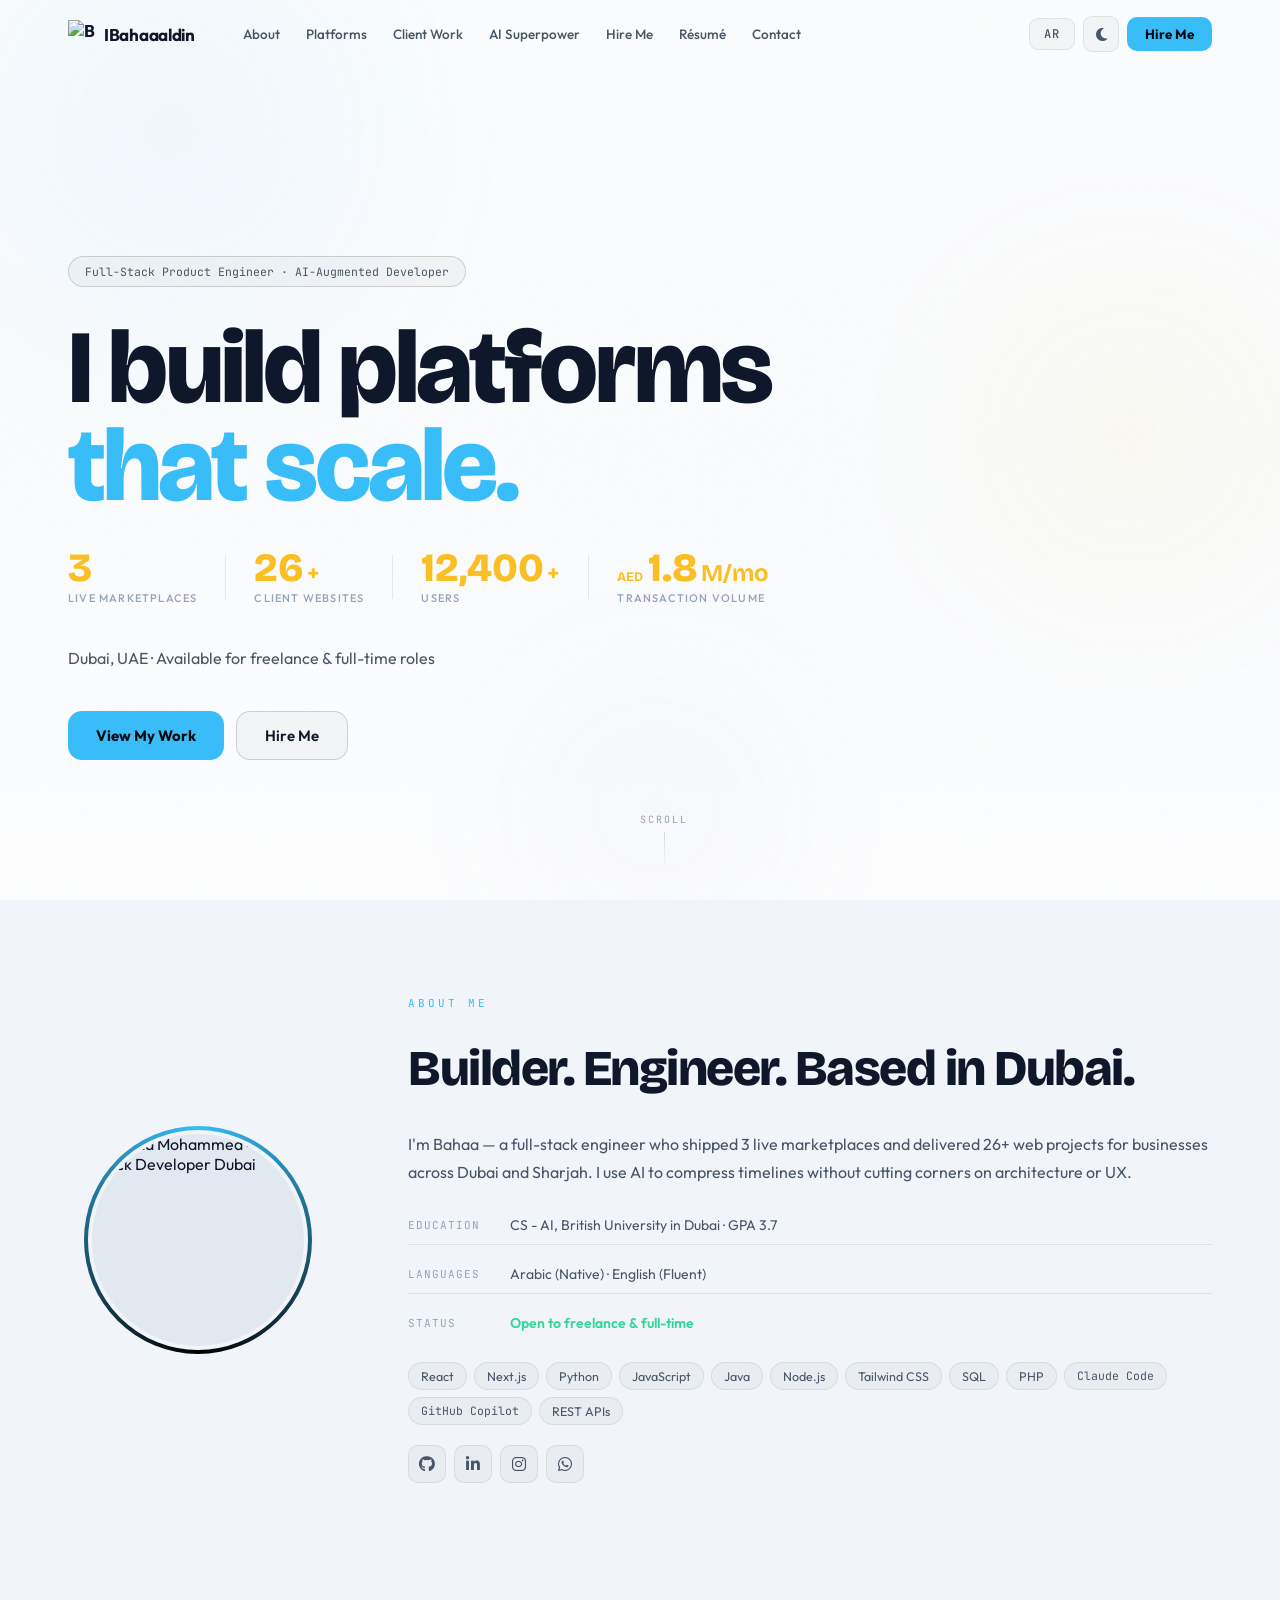
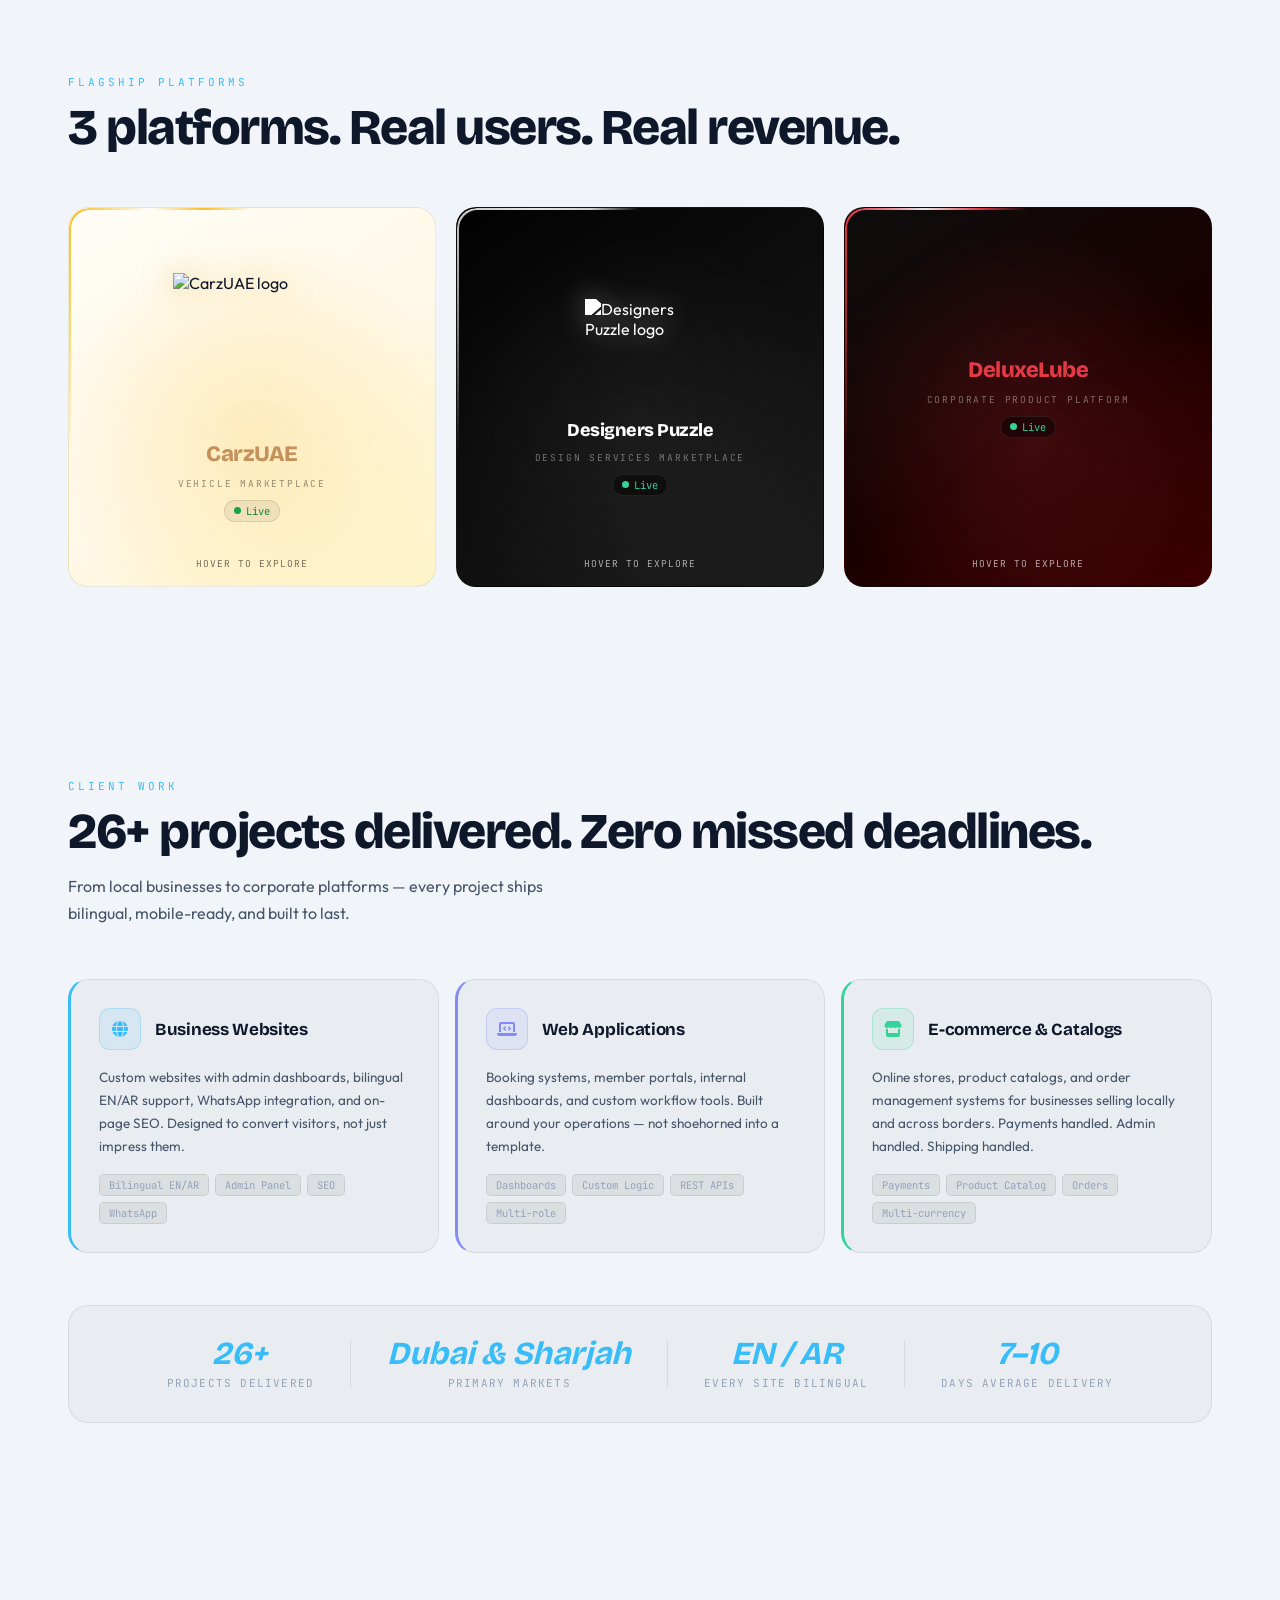
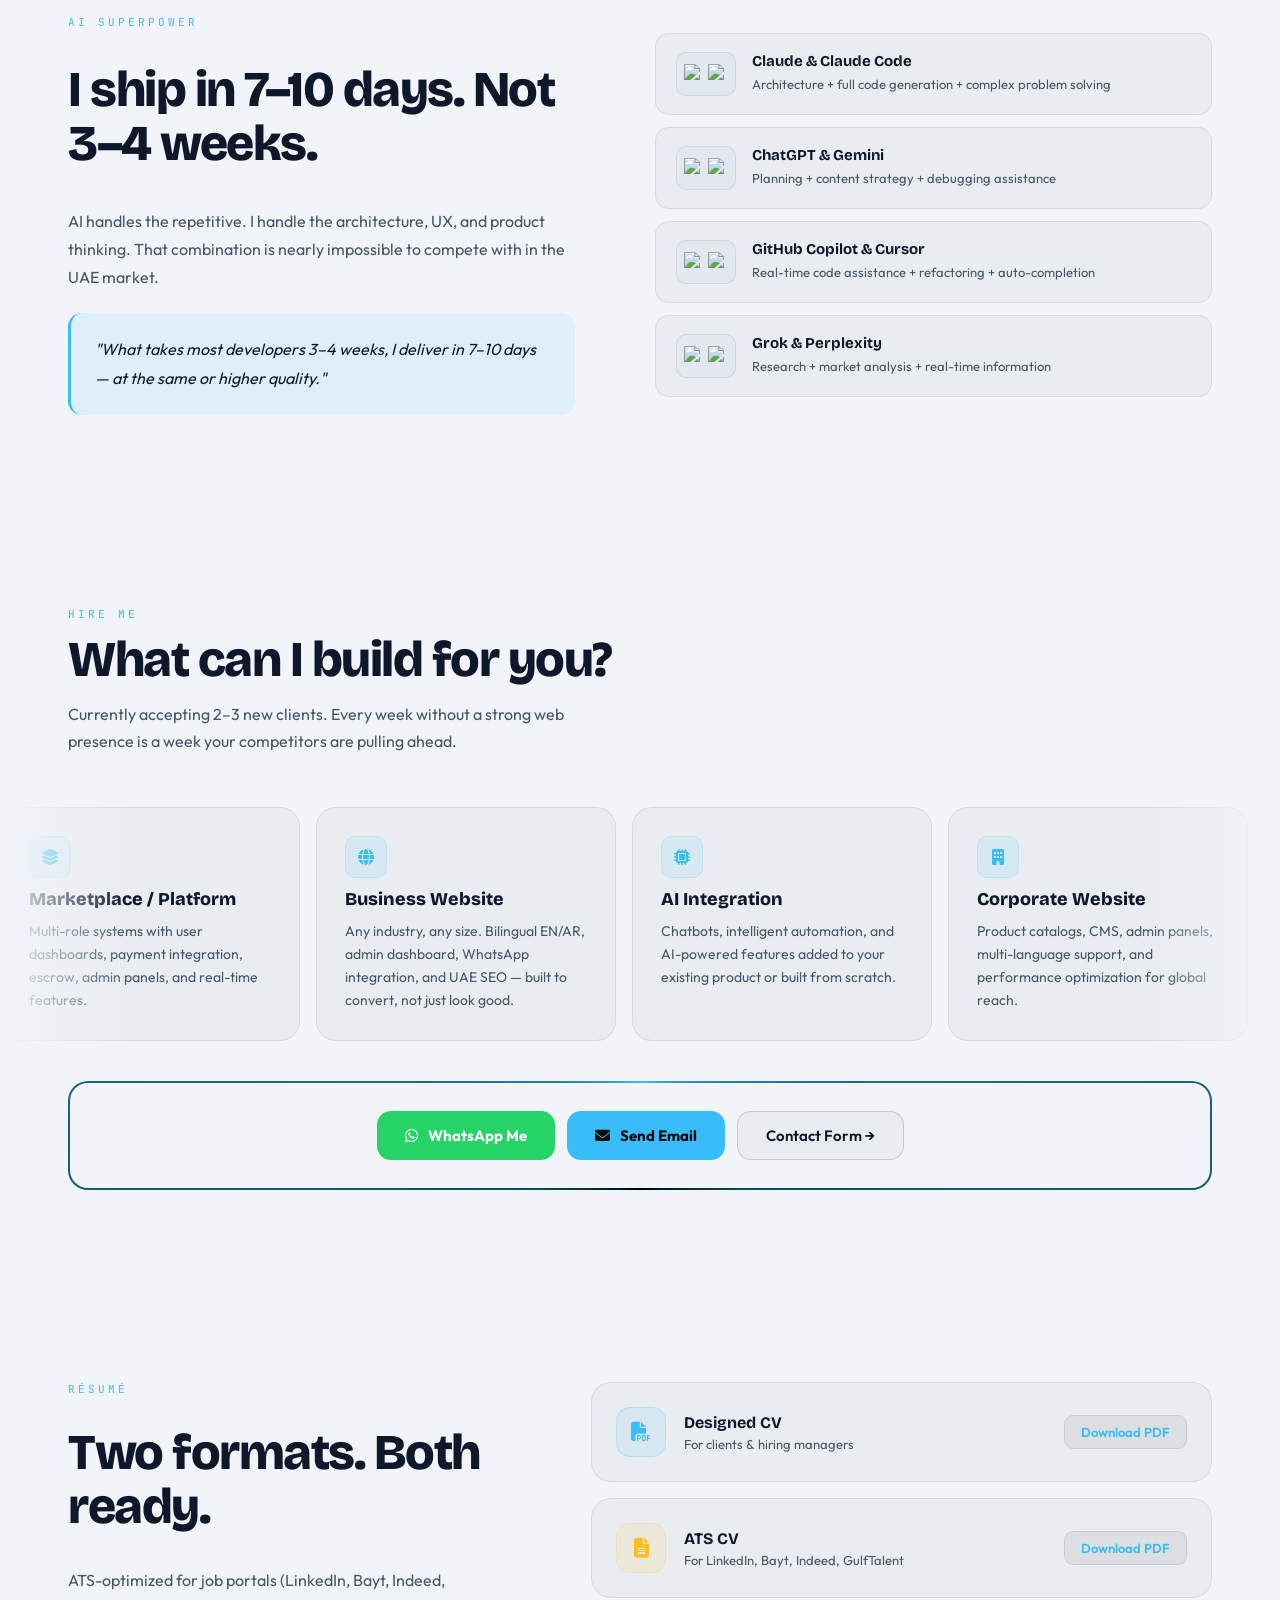
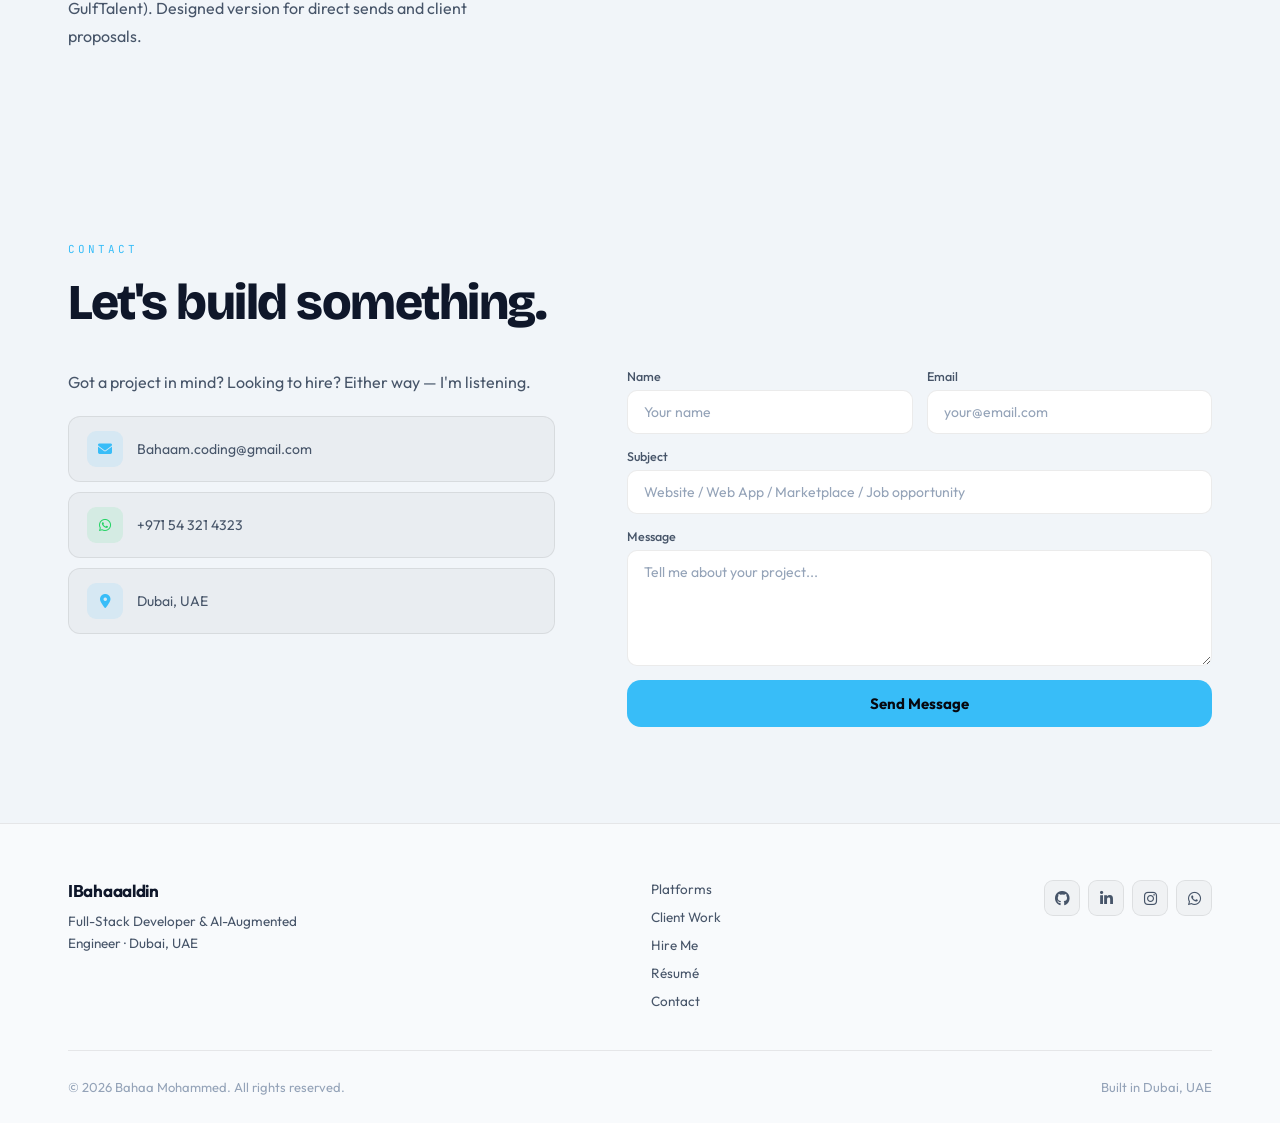
==== commit 1c177d8b: "feat: add B logo to nav, use local chatgpt/grok PNGs for AI section" ====
--- a/index.html
+++ b/index.html
@@ -79,7 +79,9 @@
   <body class="dark">
     <nav id="nav">
       <div class="nav-inner">
-        <a href="#" class="nav-logo">IBahaaaldin</a>
+        <a href="#" class="nav-logo">
+          <img src="assets/Logo.png" alt="B" class="nav-logo-img" />IBahaaaldin
+        </a>
         <div class="nav-menu" id="nav-menu">
           <a href="#about" class="nav-link" data-en="About" data-ar="عني"
             >About</a
@@ -909,7 +911,7 @@
             </div>
             <div class="ai-tool reveal">
               <div class="ai-icon ai-icon-pair">
-                <span class="ai-logo ai-logo-letter">GP</span>
+                <img src="assets/icons/chatgpt.png" class="ai-logo" alt="ChatGPT" />
                 <img src="https://cdn.simpleicons.org/googlegemini" class="ai-logo" alt="Gemini" />
               </div>
               <div>
@@ -939,7 +941,7 @@
             </div>
             <div class="ai-tool reveal">
               <div class="ai-icon ai-icon-pair">
-                <span class="ai-logo ai-logo-letter">GK</span>
+                <img src="assets/icons/grok.png" class="ai-logo" alt="Grok" />
                 <img src="https://cdn.simpleicons.org/perplexity" class="ai-logo" alt="Perplexity" />
               </div>
               <div>
--- a/css/Styles.css
+++ b/css/Styles.css
@@ -211,6 +211,16 @@
   white-space: nowrap;
   flex-shrink: 0;
   letter-spacing: -0.3px;
+  display: flex;
+  align-items: center;
+  gap: 8px;
+}
+.nav-logo-img {
+  width: 28px;
+  height: 28px;
+  object-fit: contain;
+  display: block;
+  flex-shrink: 0;
 }
 .nav-logo span {
   color: var(--blue);
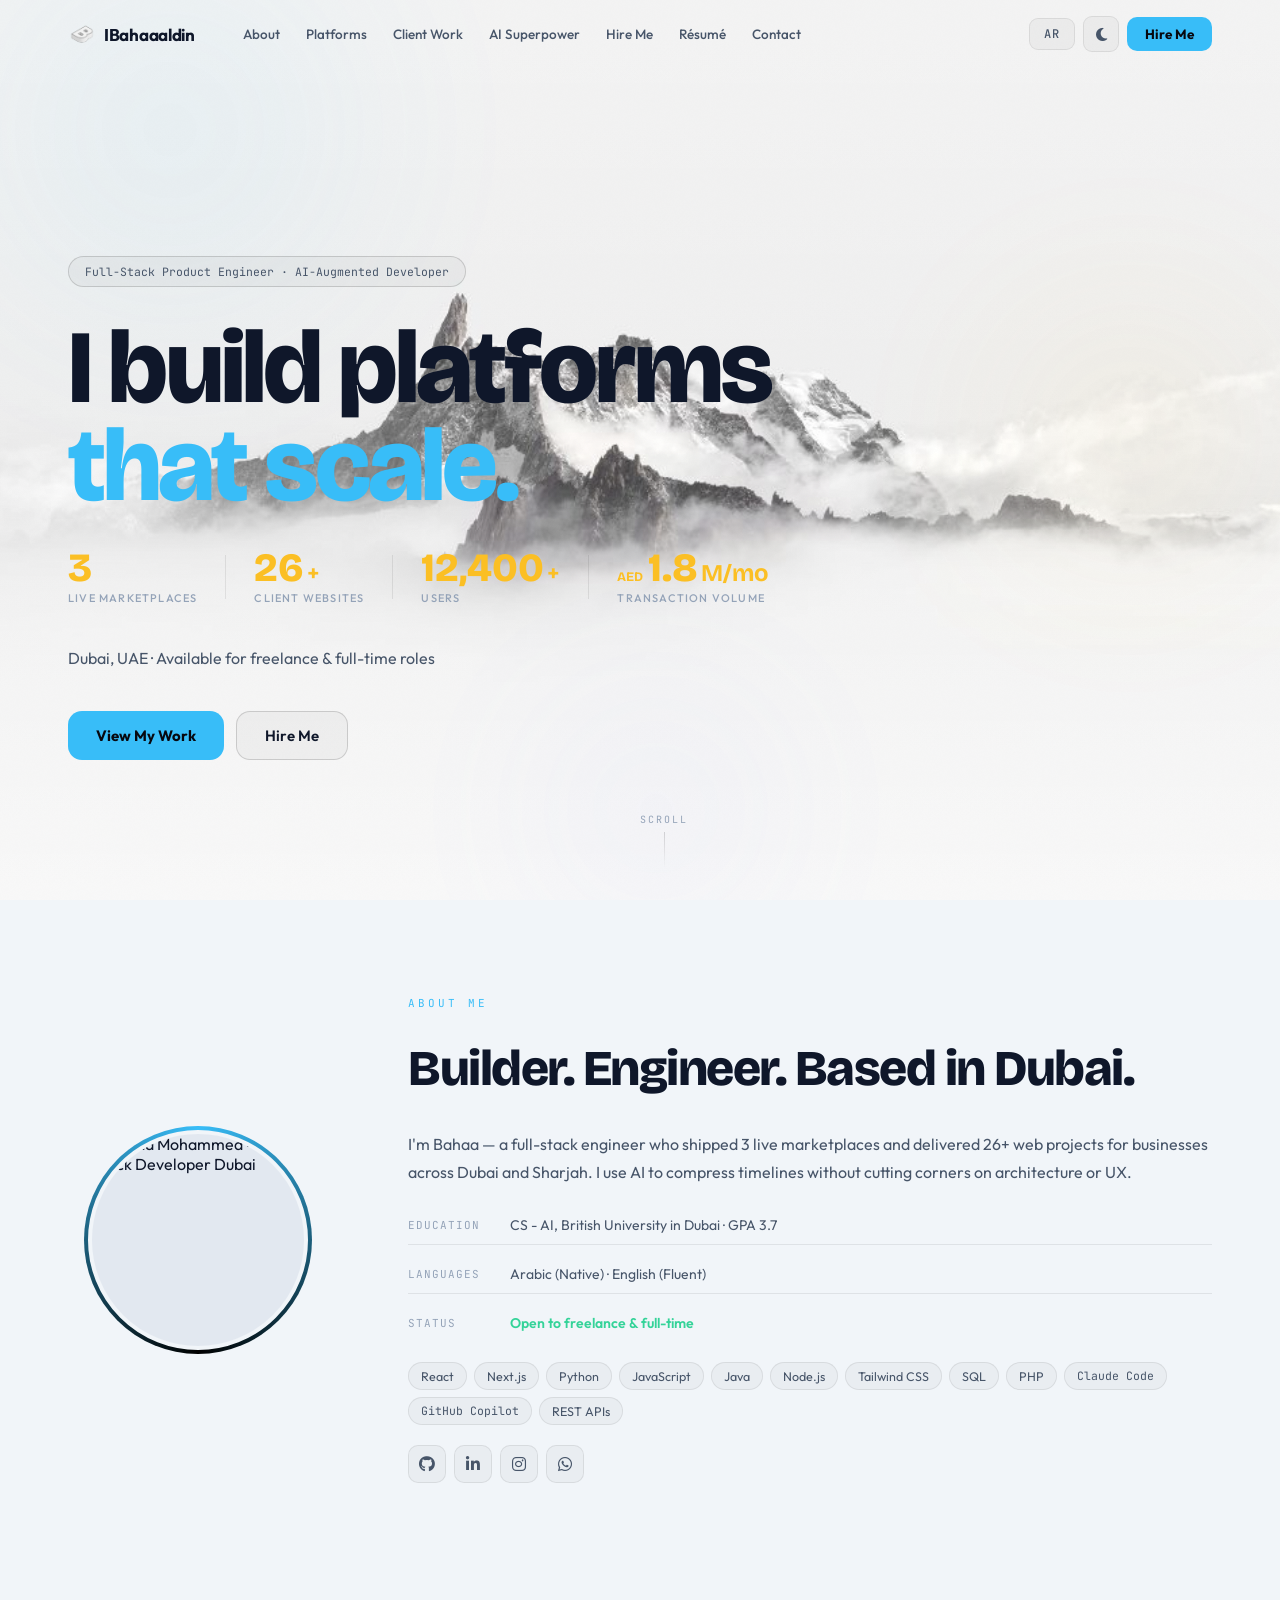
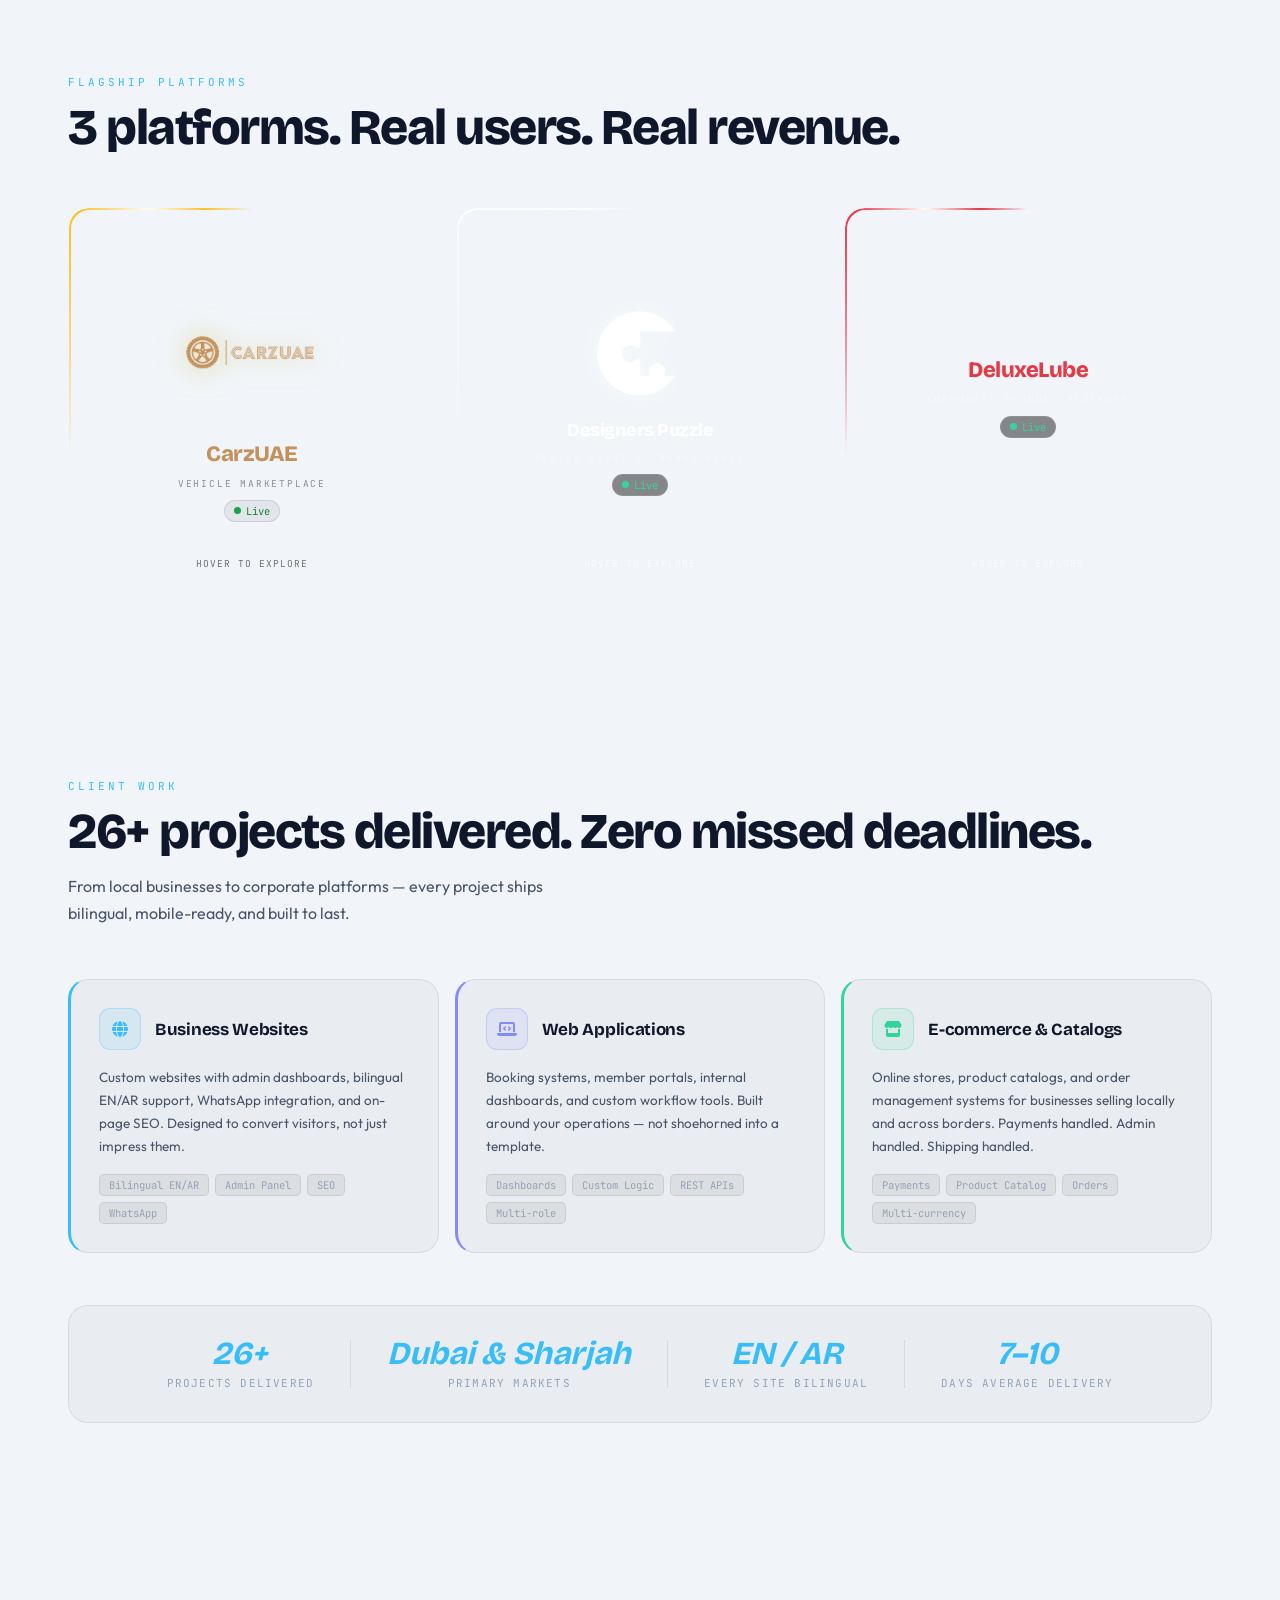
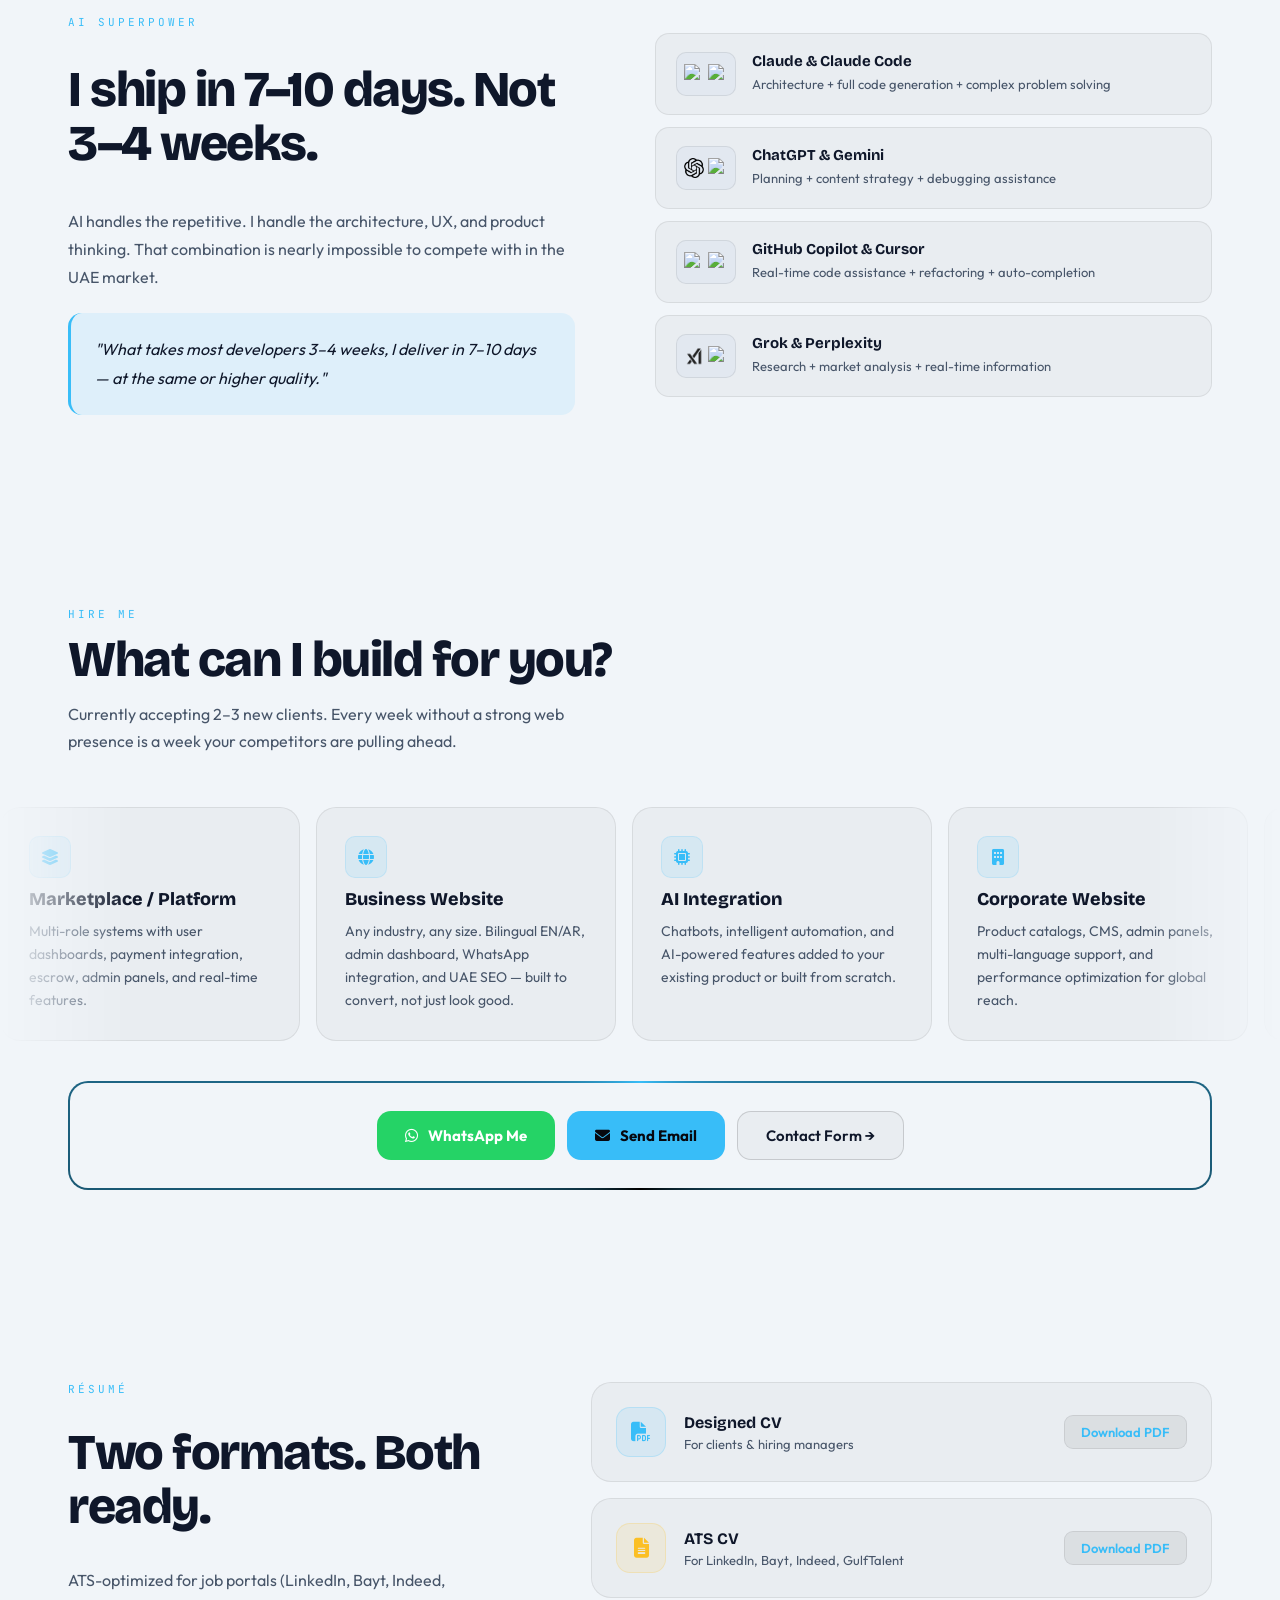
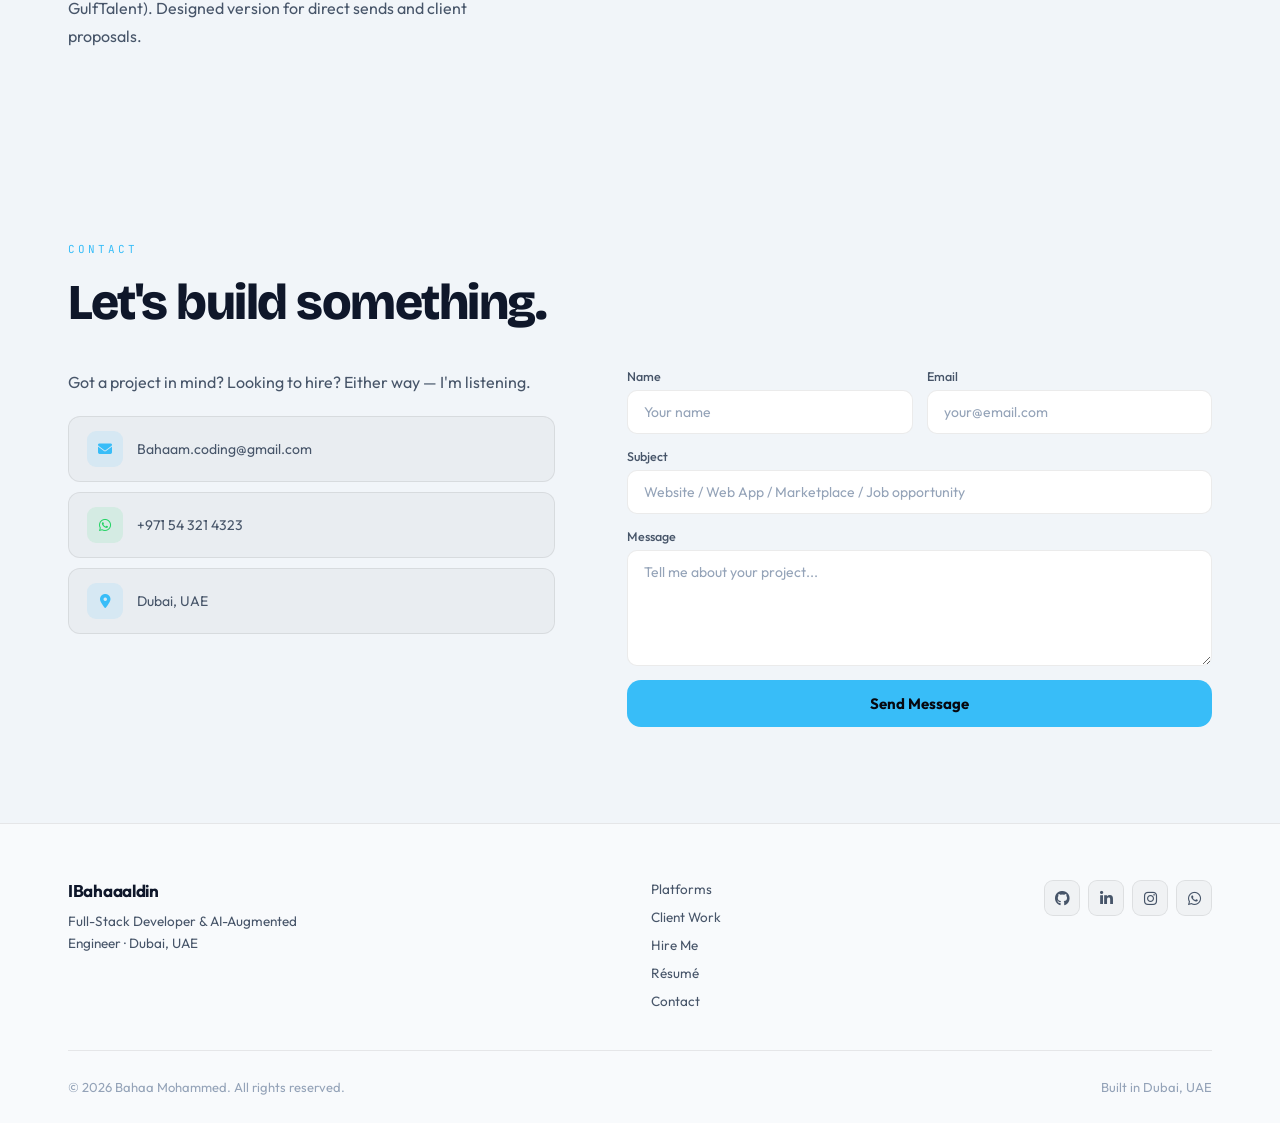
==== commit 1d22243b: "Update Instagram handle to ibahaaaldincoding" ====
--- a/index.html
+++ b/index.html
@@ -70,7 +70,7 @@
         "sameAs": [
           "https://github.com/IBahaaaldin",
           "https://www.linkedin.com/in/ibahaaaldin",
-          "https://www.instagram.com/ibahaaaldin"
+          "https://www.instagram.com/ibahaaaldincoding"
         ]
       }
     </script>
@@ -116,6 +116,12 @@
           <a href="#contact" class="nav-link" data-en="Contact" data-ar="اتصل"
             >Contact</a
           >
+          <div class="nav-mobile-actions">
+            <button class="theme-btn theme-btn-mobile" id="theme-btn-mobile" aria-label="Toggle theme">
+              <i class="fas fa-sun" id="theme-icon-mobile"></i>
+              <span class="theme-btn-label" data-en="Toggle theme" data-ar="تغيير المظهر">Toggle theme</span>
+            </button>
+          </div>
         </div>
         <div class="nav-actions">
           <button class="lang-btn" id="lang-btn" aria-label="Toggle language">
@@ -345,7 +351,7 @@
                 ><i class="fab fa-linkedin-in"></i
               ></a>
               <a
-                href="https://www.instagram.com/ibahaaaldin"
+                href="https://www.instagram.com/ibahaaaldincoding"
                 target="_blank"
                 rel="noopener"
                 class="social-btn"
@@ -1254,7 +1260,7 @@
               ><i class="fab fa-linkedin-in"></i
             ></a>
             <a
-              href="https://www.instagram.com/ibahaaaldin"
+              href="https://www.instagram.com/ibahaaaldincoding"
               target="_blank"
               rel="noopener"
               aria-label="Instagram"
--- a/css/Styles.css
+++ b/css/Styles.css
@@ -647,8 +647,8 @@
 }
 .about-photo-wrap {
   position: relative;
-  width: 220px;
-  height: 220px;
+  width: clamp(150px, 30vw, 220px);
+  height: clamp(150px, 30vw, 220px);
   margin: 0 auto;
 }
 .about-photo-glow {
@@ -2045,143 +2045,115 @@
 /* ================================================================
    RESPONSIVE
    ================================================================ */
+/* ── Tap-to-flip ── */
+.p-card.flipped .p-flip-inner { transform: rotateY(180deg); }
+
 @media (max-width: 1024px) {
-  :root {
-    --sp: 72px;
-  }
-  .about-grid {
-    grid-template-columns: 1fr;
-    gap: 40px;
-  }
-  .platforms-grid {
-    gap: 14px;
-  }
-  .p-card {
-    height: 340px;
-  }
-  .clients-featured {
-    grid-template-columns: 1fr 1fr;
-  }
-  .cw-stats {
-    gap: 20px;
-    padding: 24px;
-  }
-  .cw-divider {
-    display: none;
-  }
-  .cw-stat {
-    padding: 0 16px;
-  }
-  .ai-layout {
-    grid-template-columns: 1fr;
-    gap: 48px;
-  }
-  .resume-layout {
-    grid-template-columns: 1fr;
-    gap: 40px;
-  }
-  .contact-layout {
-    grid-template-columns: 1fr;
-  }
-  .contact-form {
-    grid-column: 1;
-    grid-row: 3;
-  }
+  :root { --sp: 72px; }
+  .about-grid        { grid-template-columns: 1fr; gap: 40px; }
+  .platforms-grid    { gap: 14px; }
+  .p-card            { height: 340px; }
+  .clients-featured  { grid-template-columns: 1fr 1fr; }
+  .cw-stats          { gap: 20px; padding: 24px; }
+  .cw-divider        { display: none; }
+  .cw-stat           { padding: 0 16px; }
+  .ai-layout         { grid-template-columns: 1fr; gap: 48px; }
+  .resume-layout     { grid-template-columns: 1fr; gap: 40px; }
+  .contact-layout    { grid-template-columns: 1fr; }
+  .contact-form      { grid-column: 1; grid-row: 3; }
+}
+
+/* Tablet: 2-col platform cards instead of jumping 3→1 */
+@media (max-width: 900px) and (min-width: 541px) {
+  .platforms-grid { grid-template-columns: 1fr 1fr; }
+  .p-card         { height: 300px; }
 }
 
 @media (max-width: 768px) {
-  :root {
-    --sp: 56px;
-    --nh: 60px;
-  }
-
-  .nav-menu {
-    display: none;
-  }
-  .theme-btn {
-    display: none;
-  }
-  .nav-cta {
-    display: none;
-  }
-  .hamburger {
-    display: flex;
-  }
-
-  /* Mobile menu open */
+  :root { --sp: 56px; --nh: 60px; }
+
+  /* Nav */
+  .nav-menu  { display: none; }
+  .theme-btn { display: none; }
+  .nav-cta   { display: none; }
+  .hamburger { display: flex; }
+
+  /* Mobile menu */
   .nav-menu.open {
     display: flex;
     flex-direction: column;
     position: fixed;
-    top: var(--nh);
-    left: 0;
-    right: 0;
-    bottom: 0;
+    top: var(--nh); left: 0; right: 0; bottom: 0;
     background: var(--bg);
-    padding: 28px 24px;
-    gap: 4px;
+    padding: 20px 20px 32px;
+    gap: 2px;
     overflow-y: auto;
     z-index: 99;
     border-top: 1px solid var(--border);
   }
   .nav-menu.open a {
-    padding: 12px 16px;
-    font-size: 17px;
+    padding: 13px 16px;
+    font-size: 16px;
     border-radius: 12px;
   }
-
-  .hero-headline {
-    letter-spacing: -2px;
-  }
-  .hero-metrics {
-    gap: 0;
-  }
-  .metric {
-    padding: 0 16px;
-  }
-  .metric:first-child {
-    padding-left: 0;
-  }
-  .hero-actions {
-    flex-direction: column;
-  }
-  .hero-actions > * {
+  .nav-mobile-actions {
+    margin-top: auto;
+    padding-top: 16px;
+    border-top: 1px solid var(--border);
+  }
+  .theme-btn-mobile {
+    display: flex !important;
     width: 100%;
-    justify-content: center;
-  }
-
-  .platforms-grid {
-    grid-template-columns: 1fr;
-  }
-  .p-card {
-    height: 320px;
-  }
-  .clients-featured {
-    grid-template-columns: 1fr;
-  }
-  .cw-stats {
-    flex-wrap: wrap;
-    gap: 16px;
-  }
-  .cw-stat {
-    width: calc(50% - 8px);
-    padding: 0;
-  }
-
-  .hire-ctas {
-    flex-direction: column;
-  }
-  .hire-ctas > * {
-    width: 100%;
-    justify-content: center;
-  }
-
-  .form-row {
-    grid-template-columns: 1fr;
-  }
-  .footer-top {
-    flex-direction: column;
-  }
+    align-items: center;
+    gap: 10px;
+    padding: 13px 16px;
+    border-radius: 12px;
+    border: 1px solid var(--border);
+    background: var(--surface);
+    font-size: 15px;
+    color: var(--t2);
+  }
+  .theme-btn-label { font-family: var(--fb); font-size: 15px; }
+
+  /* Hero */
+  .hero-headline { font-size: clamp(38px, 10vw, 56px); letter-spacing: -1.5px; }
+  .hero-badge    { font-size: 11px; padding: 5px 12px; }
+  .hero-metrics  { gap: 0; }
+  .metric        { padding: 0 12px; }
+  .metric:first-child { padding-left: 0; }
+  .hero-sub      { font-size: 15px; }
+  .hero-actions  { flex-direction: column; }
+  .hero-actions > * { width: 100%; justify-content: center; }
+
+  /* About: shrink photo on mobile */
+  .about-photo-wrap { width: 160px; height: 160px; }
+
+  /* Platforms: single col */
+  .platforms-grid { grid-template-columns: 1fr; }
+  .p-card         { height: 300px; }
+
+  /* Clients */
+  .clients-featured { grid-template-columns: 1fr; }
+  .cw-stats   { flex-wrap: wrap; gap: 16px; }
+  .cw-stat    { width: calc(50% - 8px); padding: 0; }
+
+  /* Hire slider: narrower cards */
+  .h-card { width: 240px; padding: 22px; }
+
+  /* Hire CTAs */
+  .hire-ctas   { padding: 20px; flex-direction: column; }
+  .hire-ctas > * { width: 100%; justify-content: center; }
+
+  /* Form */
+  .form-row { grid-template-columns: 1fr; }
+
+  /* Footer */
+  .footer-top { flex-direction: column; }
+}
+
+/* Hide mobile-only theme btn on desktop */
+@media (min-width: 769px) {
+  .nav-mobile-actions { display: none; }
 }
 
 @media (max-width: 480px) {
